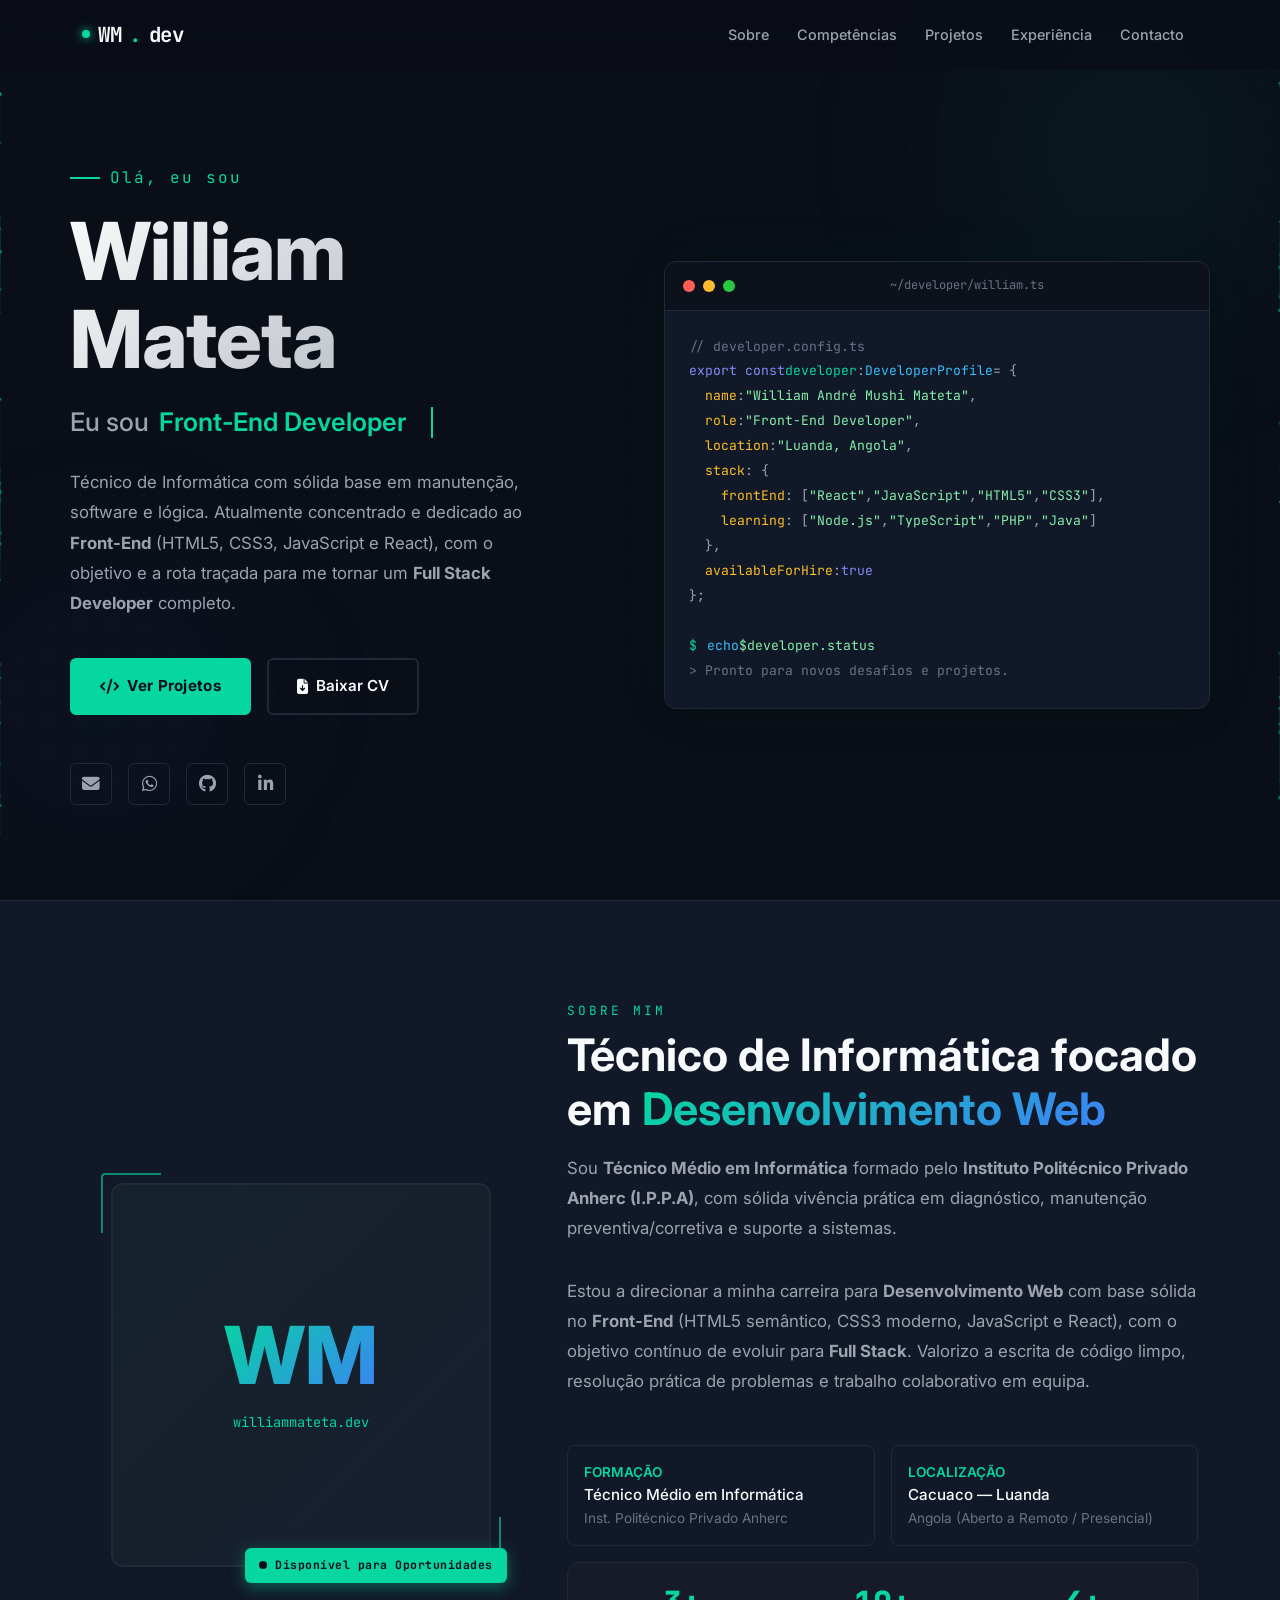
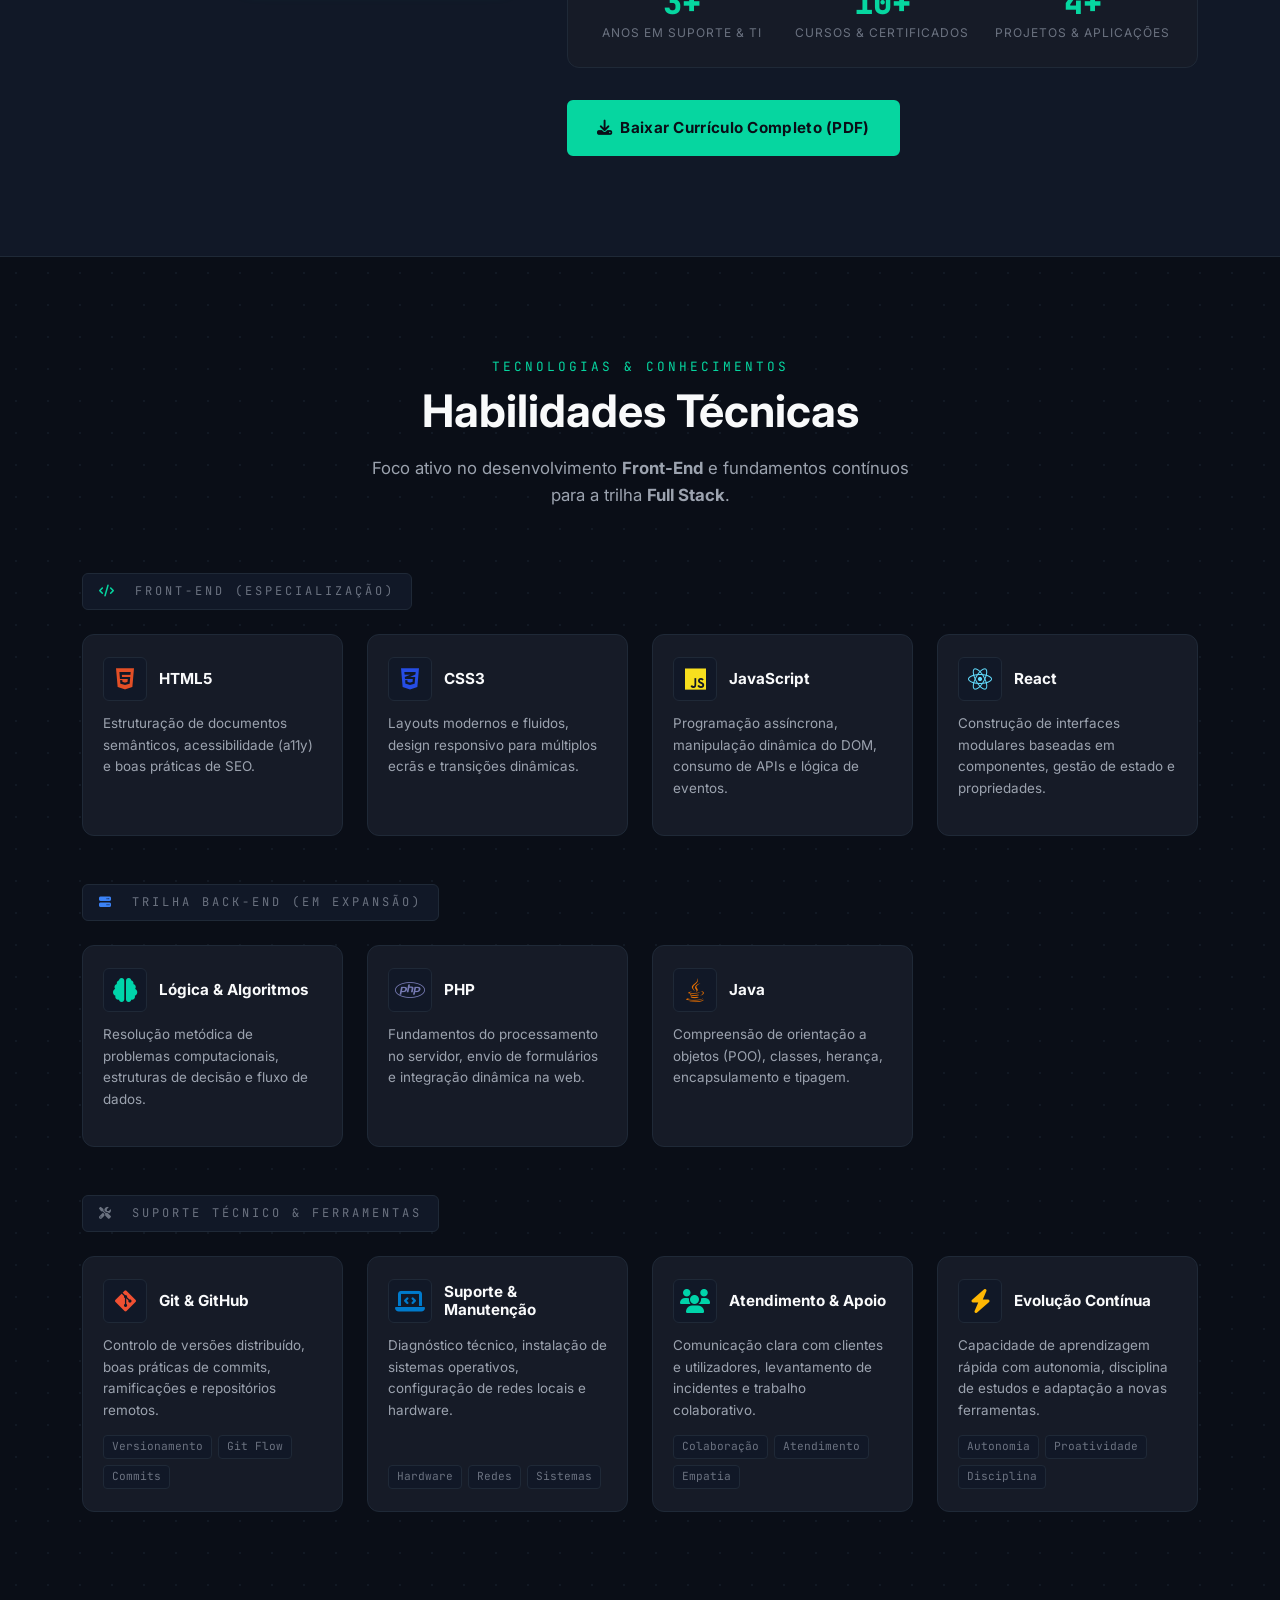
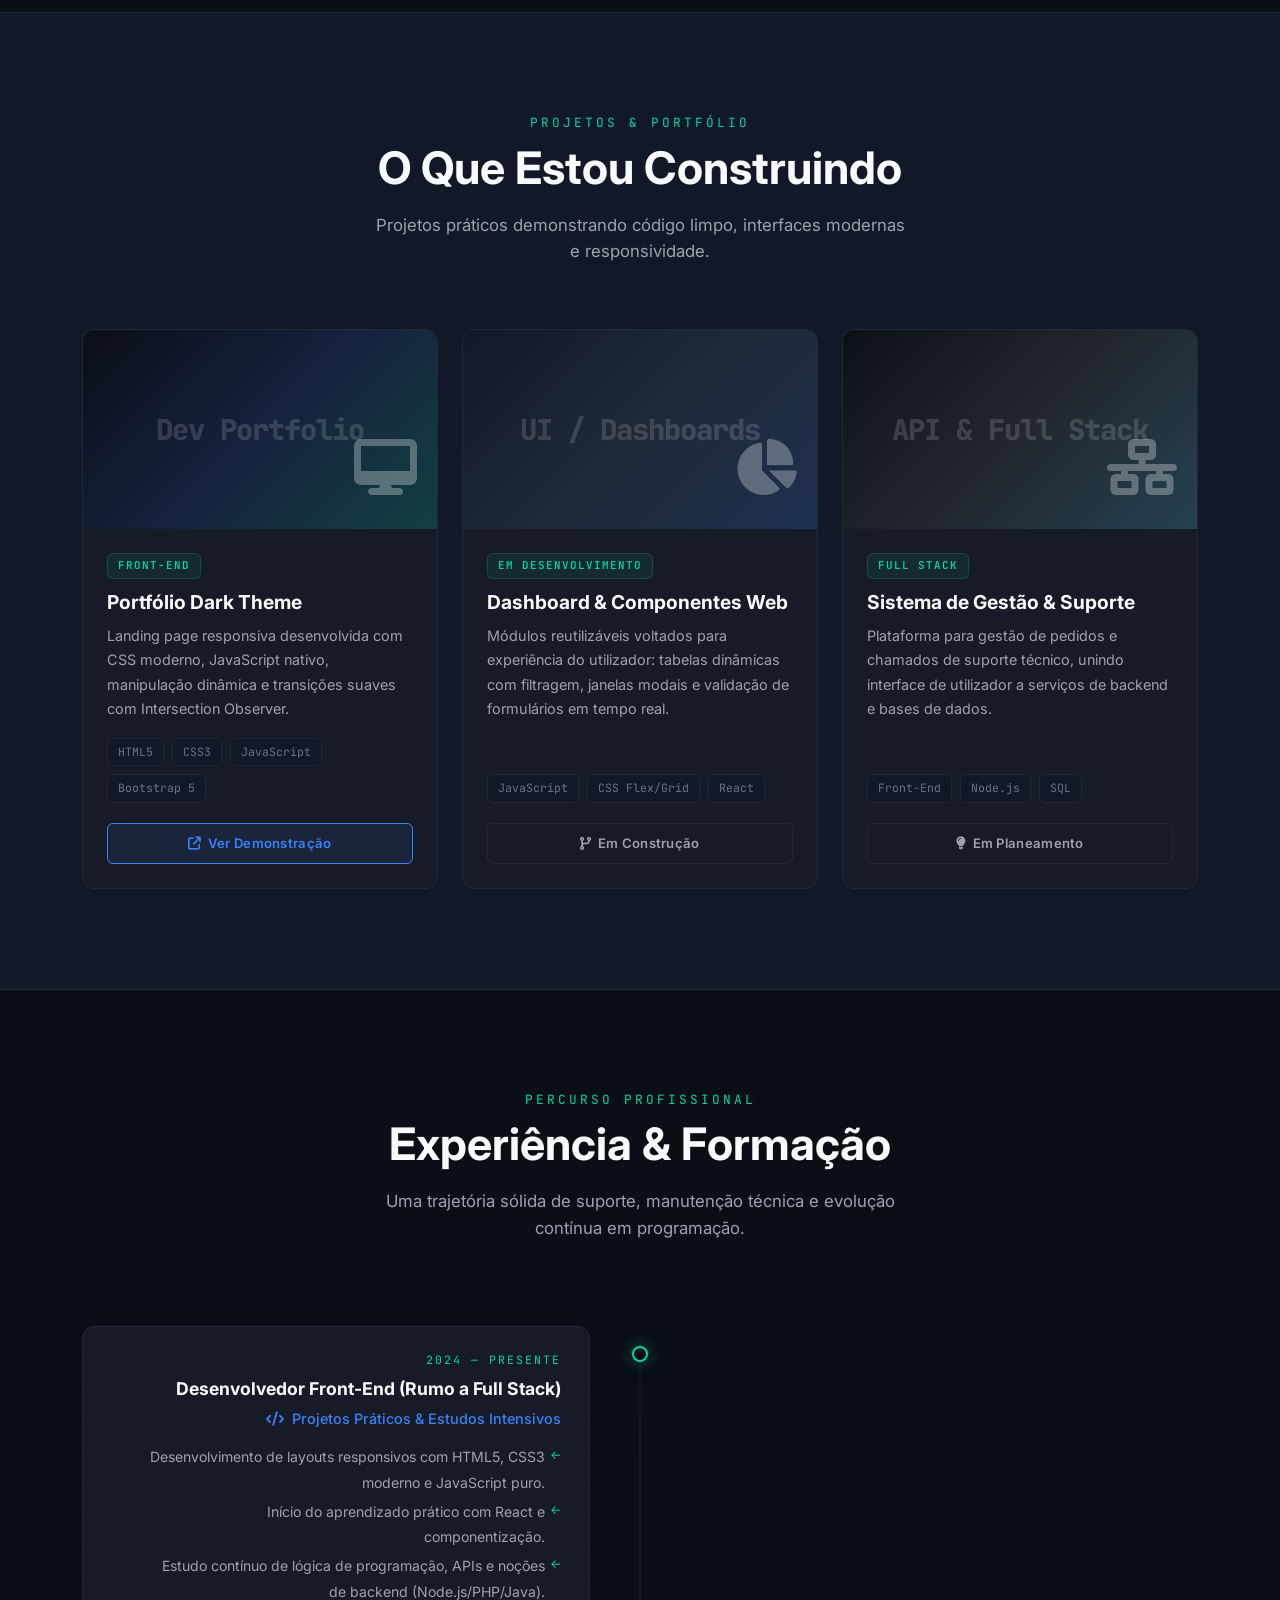
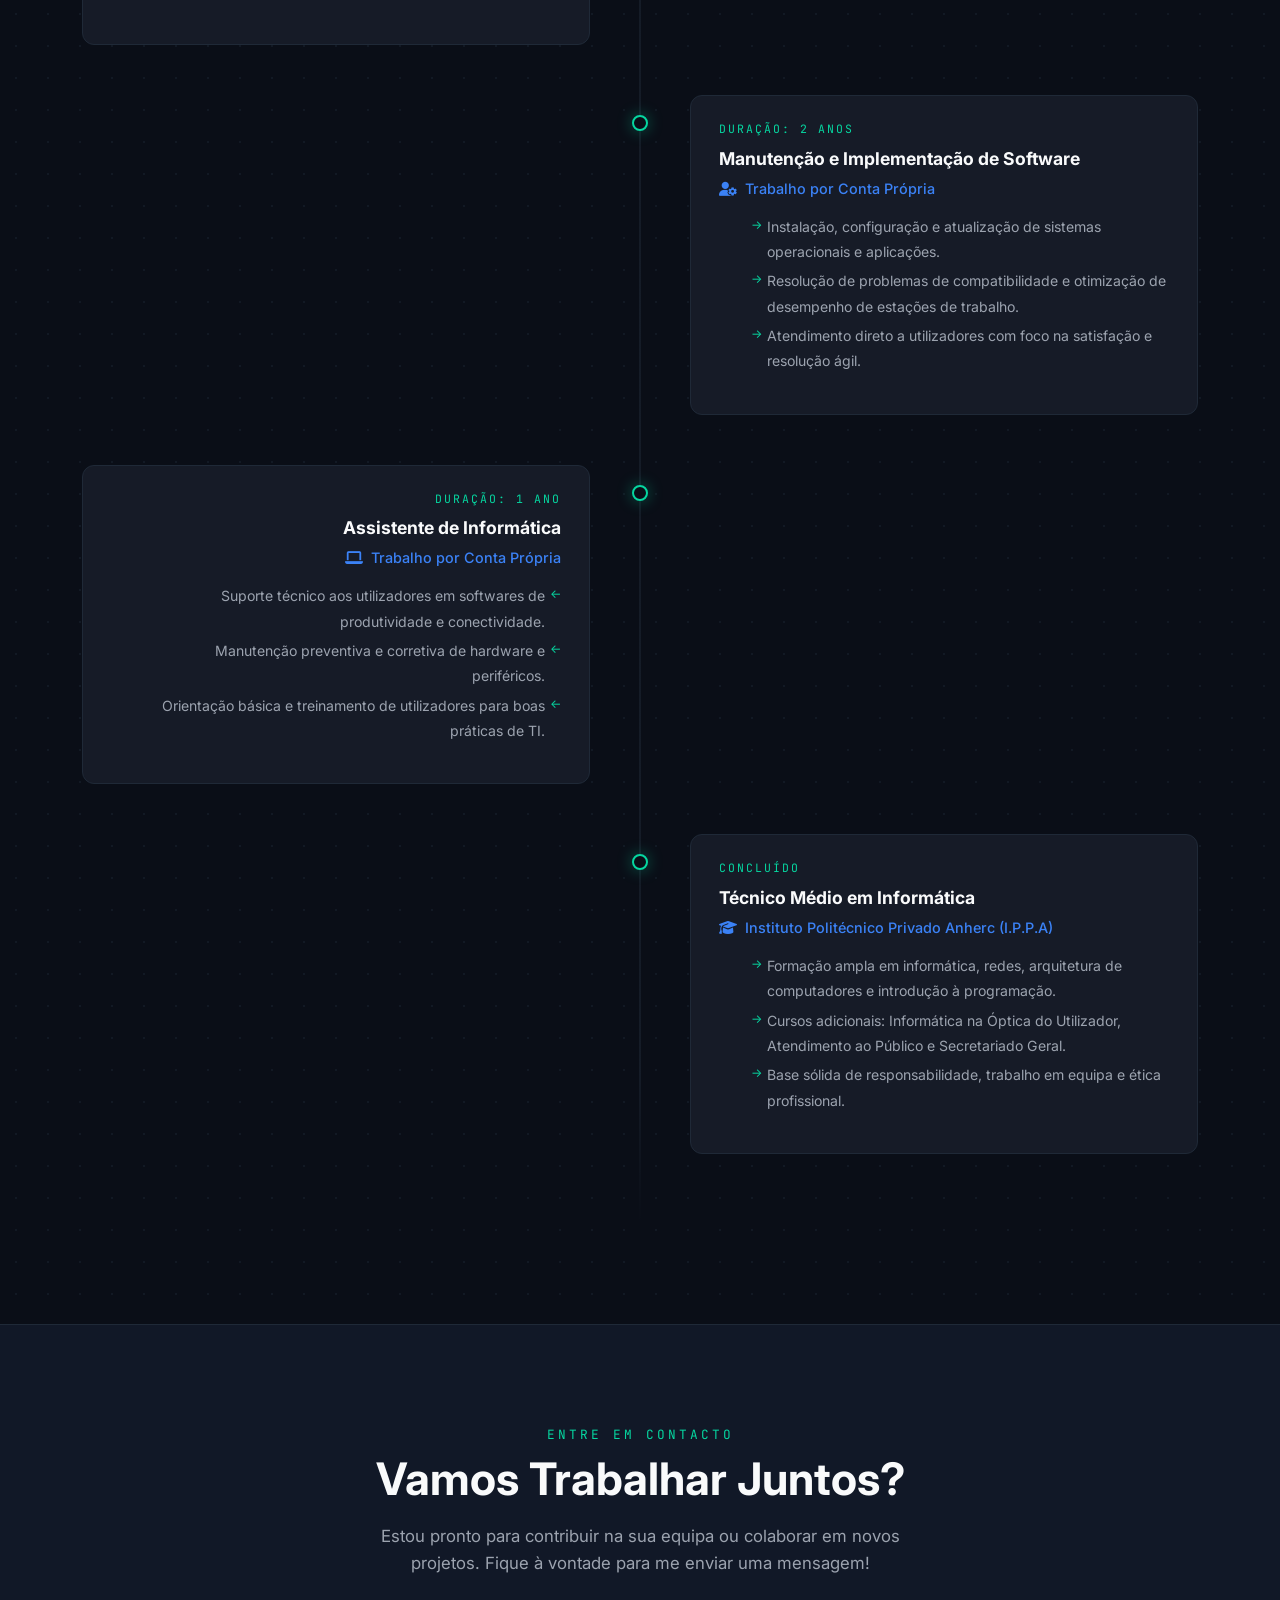
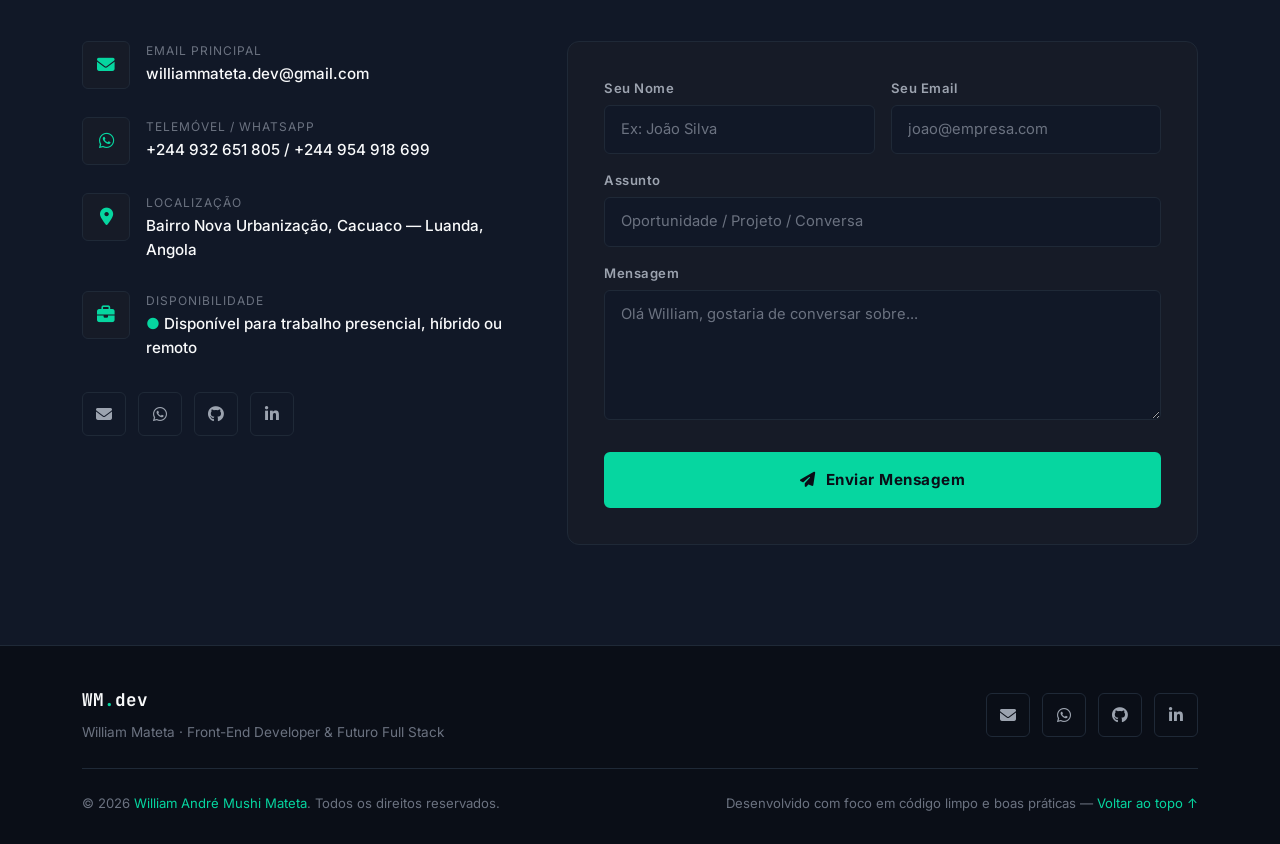
==== portfolio/index.html @ d5124e4f "pronto" ====
<!DOCTYPE html>
<html lang="pt" data-bs-theme="dark">
<head>
  <meta charset="UTF-8" />
  <meta name="viewport" content="width=device-width, initial-scale=1.0" />
  <meta name="description" content="William Mateta — Técnico de Informática & Desenvolvedor Front-End com aspiração a Full Stack. Portfólio de projetos, competências e experiência." />
  <meta name="author" content="William André Mushi Mateta" />

  <title>William Mateta · Front-End Developer</title>

  <!-- Google Fonts: Inter + JetBrains Mono -->
  <link rel="preconnect" href="https://fonts.googleapis.com" />
  <link rel="preconnect" href="https://fonts.gstatic.com" crossorigin />
  <link href="https://fonts.googleapis.com/css2?family=Inter:wght@300;400;500;600;700;800&family=JetBrains+Mono:wght@400;500;600;700&display=swap" rel="stylesheet" />

  <!-- Bootstrap 5.3 -->
  <link href="https://cdn.jsdelivr.net/npm/bootstrap@5.3.2/dist/css/bootstrap.min.css" rel="stylesheet" />

  <!-- Font Awesome 6 -->
  <link href="https://cdnjs.cloudflare.com/ajax/libs/font-awesome/6.5.1/css/all.min.css" rel="stylesheet" />

  <!-- Custom Stylesheet -->
  <link rel="stylesheet" href="style.css" />

  <!-- Favicon -->
  <link rel="icon" href="data:image/svg+xml,<svg xmlns='http://www.w3.org/2000/svg' viewBox='0 0 100 100'><rect width='100' height='100' rx='22' fill='%230a0e17'/><path d='M30 35 L18 50 L30 65 M70 35 L82 50 L70 65 M56 30 L44 70' stroke='%2306d6a0' stroke-width='8' stroke-linecap='round' stroke-linejoin='round' fill='none'/></svg>" />
</head>

<body>

<!-- ============================================================
     NAVBAR
     ============================================================ -->
<nav id="navbar" class="navbar navbar-expand-lg" aria-label="Navegação principal">
  <div class="container">

    <!-- Brand / Logo -->
    <a class="navbar-brand" href="#hero">
      <span class="brand-dot" aria-hidden="true"></span>
      WM<span class="accent">.</span>dev
    </a>

    <!-- Mobile toggler -->
    <button class="navbar-toggler border-0" id="navbarToggler" type="button"
            data-bs-toggle="collapse" data-bs-target="#navbarNav"
            aria-controls="navbarNav" aria-expanded="false" aria-label="Toggle navigation">
      <i class="fa-solid fa-bars" style="color: var(--text-secondary); font-size: 1.1rem;"></i>
    </button>

    <!-- Nav links -->
    <div class="collapse navbar-collapse" id="navbarNav">
      <ul class="navbar-nav ms-auto align-items-lg-center">
        <li class="nav-item"><a class="nav-link-custom" href="#about">Sobre</a></li>
        <li class="nav-item"><a class="nav-link-custom" href="#skills">Competências</a></li>
        <li class="nav-item"><a class="nav-link-custom" href="#projects">Projetos</a></li>
        <li class="nav-item"><a class="nav-link-custom" href="#experience">Experiência</a></li>
        <li class="nav-item"><a class="nav-link-custom" href="#contact">Contacto</a></li>
      </ul>
    </div>

  </div>
</nav>

<!-- ============================================================
     HERO SECTION
     ============================================================ -->
<section id="hero">
  <canvas id="particles-canvas"></canvas>

  <div class="gradient-orb hero-orb-1" aria-hidden="true"></div>
  <div class="gradient-orb hero-orb-2" aria-hidden="true"></div>
  <div class="dots-bg" aria-hidden="true"></div>

  <div class="container hero-content">
    <div class="row align-items-center g-5">

      <!-- Coluna Esquerda: Apresentação -->
      <div class="col-lg-6">
        <p class="hero-greeting reveal">Olá, eu sou</p>

        <h1 class="hero-name reveal reveal-delay-1">
          William Mateta
        </h1>

        <div class="hero-title-wrapper reveal reveal-delay-2">
          <span>Eu sou</span>
          <span class="typing-text" aria-live="polite"></span>
          <span class="cursor-blink" aria-hidden="true"></span>
        </div>

        <p class="hero-bio reveal reveal-delay-3">
          Técnico de Informática com sólida base em manutenção, software e lógica.
          Atualmente concentrado e dedicado ao <strong>Front-End</strong> (HTML5, CSS3, JavaScript e React), com o objetivo e a rota traçada para me tornar um <strong>Full Stack Developer</strong> completo.
        </p>

        <!-- CTA Buttons -->
        <div class="hero-cta-group reveal reveal-delay-4">
          <a href="#projects" class="btn-primary-custom">
            <i class="fa-solid fa-code"></i>
            Ver Projetos
          </a>
          <a href="CV_William_Mateta.pdf" download="CV_William_Mateta.pdf" class="btn-outline-custom">
            <i class="fa-solid fa-file-arrow-down"></i>
            Baixar CV
          </a>
        </div>

        <!-- Social links -->
        <div class="hero-socials reveal reveal-delay-5">
          <a href="mailto:williammateta.dev@gmail.com" class="social-link" aria-label="Email" title="williammateta.dev@gmail.com">
            <i class="fa-solid fa-envelope"></i>
          </a>
          <a href="https://wa.me/244932651805" target="_blank" rel="noopener noreferrer" class="social-link" aria-label="WhatsApp" title="+244 932 651 805">
            <i class="fa-brands fa-whatsapp"></i>
          </a>
          <a href="https://github.com" target="_blank" rel="noopener noreferrer" class="social-link" aria-label="GitHub" title="GitHub">
            <i class="fa-brands fa-github"></i>
          </a>
          <a href="https://linkedin.com" target="_blank" rel="noopener noreferrer" class="social-link" aria-label="LinkedIn" title="LinkedIn">
            <i class="fa-brands fa-linkedin-in"></i>
          </a>
        </div>
      </div>

      <!-- Coluna Direita: Terminal Code -->
      <div class="col-lg-6">
        <div class="hero-terminal reveal-right">

          <div class="terminal-header">
            <span class="terminal-dot red" aria-hidden="true"></span>
            <span class="terminal-dot yellow" aria-hidden="true"></span>
            <span class="terminal-dot green" aria-hidden="true"></span>
            <span class="terminal-title">~/developer/william.ts</span>
          </div>

          <div class="terminal-body" aria-label="Snippet de código de perfil">
            <div class="terminal-line">
              <span class="t-comment">// developer.config.ts</span>
            </div>
            <div class="terminal-line">
              <span class="t-keyword">export const</span>
              <span class="t-var"> developer</span>
              <span class="t-punct">:</span>
              <span class="t-fn"> DeveloperProfile</span>
              <span class="t-punct"> = {</span>
            </div>
            <div class="terminal-line">
              &nbsp;&nbsp;<span class="t-param">name</span><span class="t-punct">:</span>
              <span class="t-string"> "William André Mushi Mateta"</span><span class="t-punct">,</span>
            </div>
            <div class="terminal-line">
              &nbsp;&nbsp;<span class="t-param">role</span><span class="t-punct">:</span>
              <span class="t-string"> "Front-End Developer"</span><span class="t-punct">,</span>
            </div>
            <div class="terminal-line">
              &nbsp;&nbsp;<span class="t-param">location</span><span class="t-punct">:</span>
              <span class="t-string"> "Luanda, Angola"</span><span class="t-punct">,</span>
            </div>
            <div class="terminal-line">
              &nbsp;&nbsp;<span class="t-param">stack</span><span class="t-punct">: {</span>
            </div>
            <div class="terminal-line">
              &nbsp;&nbsp;&nbsp;&nbsp;<span class="t-param">frontEnd</span><span class="t-punct">: [</span><span class="t-string">"React"</span><span class="t-punct">,</span> <span class="t-string">"JavaScript"</span><span class="t-punct">,</span> <span class="t-string">"HTML5"</span><span class="t-punct">,</span> <span class="t-string">"CSS3"</span><span class="t-punct">],</span>
            </div>
            <div class="terminal-line">
              &nbsp;&nbsp;&nbsp;&nbsp;<span class="t-param">learning</span><span class="t-punct">: [</span><span class="t-string">"Node.js"</span><span class="t-punct">,</span> <span class="t-string">"TypeScript"</span><span class="t-punct">,</span> <span class="t-string">"PHP"</span><span class="t-punct">,</span> <span class="t-string">"Java"</span><span class="t-punct">]</span>
            </div>
            <div class="terminal-line">
              &nbsp;&nbsp;<span class="t-punct">},</span>
            </div>
            <div class="terminal-line">
              &nbsp;&nbsp;<span class="t-param">availableForHire</span><span class="t-punct">:</span>
              <span class="t-keyword"> true</span>
            </div>
            <div class="terminal-line">
              <span class="t-punct">};</span>
            </div>
            <div class="terminal-line">&nbsp;</div>
            <div class="terminal-line">
              <span class="terminal-prompt">$</span>
              <span class="t-fn">echo</span>
              <span class="t-string"> $developer.status</span>
            </div>
            <div class="terminal-line">
              <span class="t-comment">&gt; Pronto para novos desafios e projetos.</span>
            </div>
          </div>

        </div>
      </div>

    </div>
  </div>
</section>

<!-- ============================================================
     ABOUT SECTION
     ============================================================ -->
<section id="about" class="section-padding">
  <div class="container">
    <div class="row align-items-center g-5">

      <!-- Esquerda: Imagem/Avatar -->
      <div class="col-lg-5 text-center reveal-left">
        <div class="about-image-wrapper">
          <div class="about-image-frame">
            <div class="about-avatar-placeholder">
              <div class="about-avatar-initials">WM</div>
              <div style="font-size:0.85rem; color:var(--accent-primary); font-family: var(--font-mono); margin-top: 5px;">
                williammateta.dev
              </div>
            </div>
          </div>

          <div class="about-corner-deco tl" aria-hidden="true"></div>
          <div class="about-corner-deco br" aria-hidden="true"></div>

          <div class="about-badge">
            <span class="status-pulse" aria-hidden="true"></span> Disponível para Oportunidades
          </div>
        </div>
      </div>

      <!-- Direita: Perfil & Formação -->
      <div class="col-lg-7 reveal-right">
        <span class="section-label">Sobre Mim</span>
        <h2 class="section-title">
          Técnico de Informática focado em <span class="gradient-text">Desenvolvimento Web</span>
        </h2>

        <p class="about-bio">
          Sou <strong>Técnico Médio em Informática</strong> formado pelo <strong>Instituto Politécnico Privado Anherc (I.P.P.A)</strong>, com sólida vivência prática em diagnóstico, manutenção preventiva/corretiva e suporte a sistemas.
        </p>
        <p class="about-bio">
          Estou a direcionar a minha carreira para <strong>Desenvolvimento Web</strong> com base sólida no <strong>Front-End</strong> (HTML5 semântico, CSS3 moderno, JavaScript e React), com o objetivo contínuo de evoluir para <strong>Full Stack</strong>. Valorizo a escrita de código limpo, resolução prática de problemas e trabalho colaborativo em equipa.
        </p>

        <!-- Informações Pessoais & Formação -->
        <div class="row g-3 my-3">
          <div class="col-sm-6">
            <div class="p-3" style="background: var(--surface-card); border-radius: 8px; border: 1px solid var(--border-color);">
              <div style="color: var(--accent-primary); font-size: 0.85rem; font-weight: 600;">FORMAÇÃO</div>
              <div style="font-weight: 500; font-size: 0.95rem;">Técnico Médio em Informática</div>
              <div style="color: var(--text-muted); font-size: 0.85rem;">Inst. Politécnico Privado Anherc</div>
            </div>
          </div>
          <div class="col-sm-6">
            <div class="p-3" style="background: var(--surface-card); border-radius: 8px; border: 1px solid var(--border-color);">
              <div style="color: var(--accent-primary); font-size: 0.85rem; font-weight: 600;">LOCALIZAÇÃO</div>
              <div style="font-weight: 500; font-size: 0.95rem;">Cacuaco — Luanda</div>
              <div style="color: var(--text-muted); font-size: 0.85rem;">Angola (Aberto a Remoto / Presencial)</div>
            </div>
          </div>
        </div>

        <!-- Estatísticas Práticas -->
        <div class="about-stats">
          <div class="stat-item">
            <div class="stat-number" data-target="3" data-suffix="+">0+</div>
            <div class="stat-label">Anos em Suporte & TI</div>
          </div>
          <div class="stat-item">
            <div class="stat-number" data-target="10" data-suffix="+">0+</div>
            <div class="stat-label">Cursos & Certificados</div>
          </div>
          <div class="stat-item">
            <div class="stat-number" data-target="4" data-suffix="+">0+</div>
            <div class="stat-label">Projetos & Aplicações</div>
          </div>
        </div>

        <div class="mt-4">
          <a href="CV_William_Mateta.pdf" download="CV_William_Mateta.pdf" class="btn-primary-custom d-inline-flex">
            <i class="fa-solid fa-download"></i>
            Baixar Currículo Completo (PDF)
          </a>
        </div>
      </div>

    </div>
  </div>
</section>

<!-- ============================================================
     SKILLS SECTION
     ============================================================ -->
<section id="skills" class="section-padding">
  <div class="dots-bg" aria-hidden="true"></div>

  <div class="container position-relative">

    <!-- Cabeçalho -->
    <div class="row justify-content-center text-center mb-5">
      <div class="col-lg-8 reveal">
        <span class="section-label">Tecnologias &amp; Conhecimentos</span>
        <h2 class="section-title">Habilidades Técnicas</h2>
        <p class="section-subtitle mx-auto">
          Foco ativo no desenvolvimento <strong>Front-End</strong> e fundamentos contínuos para a trilha <strong>Full Stack</strong>.
        </p>
      </div>
    </div>

    <!-- 1. Front-End (Foco Principal) -->
    <div class="mb-5">
      <div class="reveal">
        <span class="skills-category-title">
          <i class="fa-solid fa-code me-2" style="color: var(--accent-primary);"></i> Front-End (Especialização)
        </span>
      </div>
      <div class="row g-4">

        <div class="col-sm-6 col-lg-3 reveal reveal-delay-1">
          <div class="skill-card">
            <div class="skill-card-header">
              <div class="skill-icon" style="color:#e34f26;">
                <i class="fa-brands fa-html5"></i>
              </div>
              <h3 class="skill-name">HTML5</h3>
            </div>
            <p class="skill-desc">Estruturação de documentos semânticos, acessibilidade (a11y) e boas práticas de SEO.</p>
          </div>
        </div>

        <div class="col-sm-6 col-lg-3 reveal reveal-delay-2">
          <div class="skill-card">
            <div class="skill-card-header">
              <div class="skill-icon" style="color:#264de4;">
                <i class="fa-brands fa-css3-alt"></i>
              </div>
              <h3 class="skill-name">CSS3</h3>
            </div>
            <p class="skill-desc">Layouts modernos e fluidos, design responsivo para múltiplos ecrãs e transições dinâmicas.</p>
          </div>
        </div>

        <div class="col-sm-6 col-lg-3 reveal reveal-delay-3">
          <div class="skill-card">
            <div class="skill-card-header">
              <div class="skill-icon" style="color:#f7df1e;">
                <i class="fa-brands fa-js"></i>
              </div>
              <h3 class="skill-name">JavaScript</h3>
            </div>
            <p class="skill-desc">Programação assíncrona, manipulação dinâmica do DOM, consumo de APIs e lógica de eventos.</p>
          </div>
        </div>

        <div class="col-sm-6 col-lg-3 reveal reveal-delay-4">
          <div class="skill-card">
            <div class="skill-card-header">
              <div class="skill-icon" style="color:#61dafb;">
                <i class="fa-brands fa-react"></i>
              </div>
              <h3 class="skill-name">React</h3>
            </div>
            <p class="skill-desc">Construção de interfaces modulares baseadas em componentes, gestão de estado e propriedades.</p>
          </div>
        </div>

      </div>
    </div>

    <!-- 2. Back-End & Lógica (Trilha Full Stack) -->
    <div class="mb-5">
      <div class="reveal">
        <span class="skills-category-title">
          <i class="fa-solid fa-server me-2" style="color: var(--accent-secondary);"></i> Trilha Back-End (Em Expansão)
        </span>
      </div>
      <div class="row g-4">

        <div class="col-sm-6 col-lg-3 reveal reveal-delay-1">
          <div class="skill-card">
            <div class="skill-card-header">
              <div class="skill-icon" style="color:#00d4aa;">
                <i class="fa-solid fa-brain"></i>
              </div>
              <h3 class="skill-name">Lógica & Algoritmos</h3>
            </div>
            <p class="skill-desc">Resolução metódica de problemas computacionais, estruturas de decisão e fluxo de dados.</p>
          </div>
        </div>

        <div class="col-sm-6 col-lg-3 reveal reveal-delay-2">
          <div class="skill-card">
            <div class="skill-card-header">
              <div class="skill-icon" style="color:#777bb4;">
                <i class="fa-brands fa-php"></i>
              </div>
              <h3 class="skill-name">PHP</h3>
            </div>
            <p class="skill-desc">Fundamentos do processamento no servidor, envio de formulários e integração dinâmica na web.</p>
          </div>
        </div>

        <div class="col-sm-6 col-lg-3 reveal reveal-delay-3">
          <div class="skill-card">
            <div class="skill-card-header">
              <div class="skill-icon" style="color:#e76f00;">
                <i class="fa-brands fa-java"></i>
              </div>
              <h3 class="skill-name">Java</h3>
            </div>
            <p class="skill-desc">Compreensão de orientação a objetos (POO), classes, herança, encapsulamento e tipagem.</p>
          </div>
        </div>
      </div>
    </div>

    <!-- 3. TI, Suporte e Prática Profissional -->
    <div>
      <div class="reveal">
        <span class="skills-category-title">
          <i class="fa-solid fa-screwdriver-wrench me-2"></i> Suporte Técnico &amp; Ferramentas
        </span>
      </div>
      <div class="row g-4">

        <div class="col-sm-6 col-lg-3 reveal reveal-delay-1">
          <div class="skill-card">
            <div class="skill-card-header">
              <div class="skill-icon" style="color:#f05032;">
                <i class="fa-brands fa-git-alt"></i>
              </div>
              <h3 class="skill-name">Git & GitHub</h3>
            </div>
            <p class="skill-desc">Controlo de versões distribuído, boas práticas de commits, ramificações e repositórios remotos.</p>
            <div class="skill-tags">
              <span class="skill-tag-pill">Versionamento</span>
              <span class="skill-tag-pill">Git Flow</span>
              <span class="skill-tag-pill">Commits</span>
            </div>
          </div>
        </div>

        <div class="col-sm-6 col-lg-3 reveal reveal-delay-2">
          <div class="skill-card">
            <div class="skill-card-header">
              <div class="skill-icon" style="color:#007acc;">
                <i class="fa-solid fa-laptop-code"></i>
              </div>
              <h3 class="skill-name">Suporte & Manutenção</h3>
            </div>
            <p class="skill-desc">Diagnóstico técnico, instalação de sistemas operativos, configuração de redes locais e hardware.</p>
            <div class="skill-tags">
              <span class="skill-tag-pill">Hardware</span>
              <span class="skill-tag-pill">Redes</span>
              <span class="skill-tag-pill">Sistemas</span>
            </div>
          </div>
        </div>

        <div class="col-sm-6 col-lg-3 reveal reveal-delay-3">
          <div class="skill-card">
            <div class="skill-card-header">
              <div class="skill-icon" style="color:#00d4aa;">
                <i class="fa-solid fa-users"></i>
              </div>
              <h3 class="skill-name">Atendimento & Apoio</h3>
            </div>
            <p class="skill-desc">Comunicação clara com clientes e utilizadores, levantamento de incidentes e trabalho colaborativo.</p>
            <div class="skill-tags">
              <span class="skill-tag-pill">Colaboração</span>
              <span class="skill-tag-pill">Atendimento</span>
              <span class="skill-tag-pill">Empatia</span>
            </div>
          </div>
        </div>

        <div class="col-sm-6 col-lg-3 reveal reveal-delay-4">
          <div class="skill-card">
            <div class="skill-card-header">
              <div class="skill-icon" style="color:#ffb703;">
                <i class="fa-solid fa-bolt"></i>
              </div>
              <h3 class="skill-name">Evolução Contínua</h3>
            </div>
            <p class="skill-desc">Capacidade de aprendizagem rápida com autonomia, disciplina de estudos e adaptação a novas ferramentas.</p>
            <div class="skill-tags">
              <span class="skill-tag-pill">Autonomia</span>
              <span class="skill-tag-pill">Proatividade</span>
              <span class="skill-tag-pill">Disciplina</span>
            </div>
          </div>
        </div>

      </div>
    </div>

  </div>
</section>

<!-- ============================================================
     PROJECTS SECTION
     ============================================================ -->
<section id="projects" class="section-padding">
  <div class="container">

    <div class="row justify-content-center text-center mb-5">
      <div class="col-lg-8 reveal">
        <span class="section-label">Projetos & Portfólio</span>
        <h2 class="section-title">O Que Estou Construindo</h2>
        <p class="section-subtitle mx-auto">
          Projetos práticos demonstrando código limpo, interfaces modernas e responsividade.
        </p>
      </div>
    </div>

    <div class="row g-4">

      <!-- Projeto 1: Portfólio Trace Developer -->
      <div class="col-md-6 col-xl-4 reveal reveal-delay-1">
        <div class="project-card">
          <div class="project-preview" style="background: linear-gradient(135deg, #0a0e17 0%, #16213e 50%, #00d4aa33 100%);">
            <div class="project-preview-inner">
              <div class="project-preview-name">Dev Portfolio</div>
              <div class="project-preview-icon" aria-hidden="true">
                <i class="fa-solid fa-desktop"></i>
              </div>
            </div>
          </div>
          <div class="project-body">
            <span class="project-category-badge">Front-End</span>
            <h3 class="project-title">Portfólio Dark Theme</h3>
            <p class="project-desc">
              Landing page responsiva desenvolvida com CSS moderno, JavaScript nativo, manipulação dinâmica e transições suaves com Intersection Observer.
            </p>
            <div class="project-tags">
              <span class="project-tag">HTML5</span>
              <span class="project-tag">CSS3</span>
              <span class="project-tag">JavaScript</span>
              <span class="project-tag">Bootstrap 5</span>
            </div>
            <div class="project-links">
              <a href="#hero" class="btn-project btn-project-filled">
                <i class="fa-solid fa-arrow-up-right-from-square"></i> Ver Demonstração
              </a>
            </div>
          </div>
        </div>
      </div>

      <!-- Projeto 2: Interface Web Responsiva -->
      <div class="col-md-6 col-xl-4 reveal reveal-delay-2">
        <div class="project-card">
          <div class="project-preview" style="background: linear-gradient(135deg, #111827 0%, #1f2937 50%, #3b82f633 100%);">
            <div class="project-preview-inner">
              <div class="project-preview-name">UI / Dashboards</div>
              <div class="project-preview-icon" aria-hidden="true">
                <i class="fa-solid fa-chart-pie"></i>
              </div>
            </div>
          </div>
          <div class="project-body">
            <span class="project-category-badge">Em Desenvolvimento</span>
            <h3 class="project-title">Dashboard &amp; Componentes Web</h3>
            <p class="project-desc">
              Módulos reutilizáveis voltados para experiência do utilizador: tabelas dinâmicas com filtragem, janelas modais e validação de formulários em tempo real.
            </p>
            <div class="project-tags">
              <span class="project-tag">JavaScript</span>
              <span class="project-tag">CSS Flex/Grid</span>
              <span class="project-tag">React</span>
            </div>
            <div class="project-links">
              <a href="#contact" class="btn-project btn-project-outline">
                <i class="fa-solid fa-code-branch"></i> Em Construção
              </a>
            </div>
          </div>
        </div>
      </div>

      <!-- Projeto 3: Trilha Full Stack -->
      <div class="col-md-6 col-xl-4 reveal reveal-delay-3">
        <div class="project-card">
          <div class="project-preview" style="background: linear-gradient(135deg, #0d1117 0%, #21262d 50%, #61dafb33 100%);">
            <div class="project-preview-inner">
              <div class="project-preview-name">API &amp; Full Stack</div>
              <div class="project-preview-icon" aria-hidden="true">
                <i class="fa-solid fa-network-wired"></i>
              </div>
            </div>
          </div>
          <div class="project-body">
            <span class="project-category-badge">Full Stack</span>
            <h3 class="project-title">Sistema de Gestão &amp; Suporte</h3>
            <p class="project-desc">
              Plataforma para gestão de pedidos e chamados de suporte técnico, unindo interface de utilizador a serviços de backend e bases de dados.
            </p>
            <div class="project-tags">
              <span class="project-tag">Front-End</span>
              <span class="project-tag">Node.js</span>
              <span class="project-tag">SQL</span>
            </div>
            <div class="project-links">
              <a href="#contact" class="btn-project btn-project-outline">
                <i class="fa-solid fa-lightbulb"></i> Em Planeamento
              </a>
            </div>
          </div>
        </div>
      </div>

    </div>

  </div>
</section>

<!-- ============================================================
     EXPERIENCE TIMELINE
     ============================================================ -->
<section id="experience" class="section-padding">
  <div class="dots-bg" aria-hidden="true"></div>

  <div class="container position-relative">

    <div class="row justify-content-center text-center mb-5">
      <div class="col-lg-8 reveal">
        <span class="section-label">Percurso Profissional</span>
        <h2 class="section-title">Experiência &amp; Formação</h2>
        <p class="section-subtitle mx-auto">
          Uma trajetória sólida de suporte, manutenção técnica e evolução contínua em programação.
        </p>
      </div>
    </div>

    <div class="timeline">

      <!-- Item 1: Rota Full Stack -->
      <div class="timeline-item reveal-right">
        <div class="timeline-dot" aria-hidden="true"></div>
        <div class="timeline-content">
          <div class="timeline-date">2024 — Presente</div>
          <div class="timeline-role">Desenvolvedor Front-End (Rumo a Full Stack)</div>
          <div class="timeline-company">
            <i class="fa-solid fa-code me-1"></i> Projetos Práticos &amp; Estudos Intensivos
          </div>
          <ul class="timeline-desc">
            <li>Desenvolvimento de layouts responsivos com HTML5, CSS3 moderno e JavaScript puro.</li>
            <li>Início do aprendizado prático com React e componentização.</li>
            <li>Estudo contínuo de lógica de programação, APIs e noções de backend (Node.js/PHP/Java).</li>
          </ul>
        </div>
      </div>

      <!-- Item 2: Manutenção de Software -->
      <div class="timeline-item reveal-left">
        <div class="timeline-dot" aria-hidden="true"></div>
        <div class="timeline-content">
          <div class="timeline-date">Duração: 2 anos</div>
          <div class="timeline-role">Manutenção e Implementação de Software</div>
          <div class="timeline-company">
            <i class="fa-solid fa-user-gear me-1"></i> Trabalho por Conta Própria
          </div>
          <ul class="timeline-desc">
            <li>Instalação, configuração e atualização de sistemas operacionais e aplicações.</li>
            <li>Resolução de problemas de compatibilidade e otimização de desempenho de estações de trabalho.</li>
            <li>Atendimento direto a utilizadores com foco na satisfação e resolução ágil.</li>
          </ul>
        </div>
      </div>

      <!-- Item 3: Assistente de Informática -->
      <div class="timeline-item reveal-right">
        <div class="timeline-dot" aria-hidden="true"></div>
        <div class="timeline-content">
          <div class="timeline-date">Duração: 1 ano</div>
          <div class="timeline-role">Assistente de Informática</div>
          <div class="timeline-company">
            <i class="fa-solid fa-laptop me-1"></i> Trabalho por Conta Própria
          </div>
          <ul class="timeline-desc">
            <li>Suporte técnico aos utilizadores em softwares de produtividade e conectividade.</li>
            <li>Manutenção preventiva e corretiva de hardware e periféricos.</li>
            <li>Orientação básica e treinamento de utilizadores para boas práticas de TI.</li>
          </ul>
        </div>
      </div>

      <!-- Item 4: Formação Acadêmica -->
      <div class="timeline-item reveal-left">
        <div class="timeline-dot" aria-hidden="true"></div>
        <div class="timeline-content">
          <div class="timeline-date">Concluído</div>
          <div class="timeline-role">Técnico Médio em Informática</div>
          <div class="timeline-company">
            <i class="fa-solid fa-graduation-cap me-1"></i> Instituto Politécnico Privado Anherc (I.P.P.A)
          </div>
          <ul class="timeline-desc">
            <li>Formação ampla em informática, redes, arquitetura de computadores e introdução à programação.</li>
            <li>Cursos adicionais: Informática na Óptica do Utilizador, Atendimento ao Público e Secretariado Geral.</li>
            <li>Base sólida de responsabilidade, trabalho em equipa e ética profissional.</li>
          </ul>
        </div>
      </div>

    </div>

  </div>
</section>

<!-- ============================================================
     CONTACT SECTION
     ============================================================ -->
<section id="contact" class="section-padding">
  <div class="container">

    <div class="row justify-content-center text-center mb-5">
      <div class="col-lg-8 reveal">
        <span class="section-label">Entre em Contacto</span>
        <h2 class="section-title">Vamos Trabalhar Juntos?</h2>
        <p class="section-subtitle mx-auto">
          Estou pronto para contribuir na sua equipa ou colaborar em novos projetos. Fique à vontade para me enviar uma mensagem!
        </p>
      </div>
    </div>

    <div class="row g-5 align-items-start">

      <!-- Informações de Contato -->
      <div class="col-lg-5 reveal-left">

        <div class="contact-info-item">
          <div class="contact-icon-wrap">
            <i class="fa-solid fa-envelope"></i>
          </div>
          <div>
            <div class="contact-info-label">Email Principal</div>
            <div class="contact-info-value">
              <a href="mailto:williammateta.dev@gmail.com">williammateta.dev@gmail.com</a>
            </div>
          </div>
        </div>

        <div class="contact-info-item">
          <div class="contact-icon-wrap">
            <i class="fa-brands fa-whatsapp"></i>
          </div>
          <div>
            <div class="contact-info-label">Telemóvel / WhatsApp</div>
            <div class="contact-info-value">
              <a href="https://wa.me/244932651805" target="_blank" rel="noopener noreferrer">+244 932 651 805</a> / +244 954 918 699
            </div>
          </div>
        </div>

        <div class="contact-info-item">
          <div class="contact-icon-wrap">
            <i class="fa-solid fa-location-dot"></i>
          </div>
          <div>
            <div class="contact-info-label">Localização</div>
            <div class="contact-info-value">Bairro Nova Urbanização, Cacuaco — Luanda, Angola</div>
          </div>
        </div>

        <div class="contact-info-item">
          <div class="contact-icon-wrap">
            <i class="fa-solid fa-briefcase"></i>
          </div>
          <div>
            <div class="contact-info-label">Disponibilidade</div>
            <div class="contact-info-value">
              <span style="color:var(--accent-primary);">● </span>Disponível para trabalho presencial, híbrido ou remoto
            </div>
          </div>
        </div>

        <!-- Links Sociais -->
        <div class="contact-social-row">
          <a href="mailto:williammateta.dev@gmail.com" class="contact-social-link" aria-label="Email" title="Email">
            <i class="fa-solid fa-envelope"></i>
          </a>
          <a href="https://wa.me/244932651805" target="_blank" rel="noopener noreferrer" class="contact-social-link" aria-label="WhatsApp" title="WhatsApp">
            <i class="fa-brands fa-whatsapp"></i>
          </a>
          <a href="https://github.com" target="_blank" rel="noopener noreferrer" class="contact-social-link" aria-label="GitHub" title="GitHub">
            <i class="fa-brands fa-github"></i>
          </a>
          <a href="https://linkedin.com" target="_blank" rel="noopener noreferrer" class="contact-social-link" aria-label="LinkedIn" title="LinkedIn">
            <i class="fa-brands fa-linkedin-in"></i>
          </a>
        </div>

      </div>

      <!-- Formulário de Contato -->
      <div class="col-lg-7 reveal-right">
        <div class="contact-form-wrapper">

          <form id="contactForm" novalidate>

            <div class="row g-3 mb-3">
              <div class="col-md-6">
                <label class="form-label-custom" for="contactName">Seu Nome</label>
                <input
                  type="text"
                  id="contactName"
                  class="form-control-custom"
                  placeholder="Ex: João Silva"
                  required
                />
              </div>
              <div class="col-md-6">
                <label class="form-label-custom" for="contactEmail">Seu Email</label>
                <input
                  type="email"
                  id="contactEmail"
                  class="form-control-custom"
                  placeholder="joao@empresa.com"
                  required
                />
              </div>
            </div>

            <div class="mb-3">
              <label class="form-label-custom" for="contactSubject">Assunto</label>
              <input
                type="text"
                id="contactSubject"
                class="form-control-custom"
                placeholder="Oportunidade / Projeto / Conversa"
              />
            </div>

            <div class="mb-4">
              <label class="form-label-custom" for="contactMessage">Mensagem</label>
              <textarea
                id="contactMessage"
                class="form-control-custom"
                placeholder="Olá William, gostaria de conversar sobre..."
                rows="4"
                required
              ></textarea>
            </div>

            <button type="submit" class="btn-send">
              <i class="fa-solid fa-paper-plane"></i>
              Enviar Mensagem
            </button>

          </form>

        </div>
      </div>

    </div>

  </div>
</section>

<!-- ============================================================
     FOOTER
     ============================================================ -->
<footer id="footer">
  <div class="container">

    <div class="row align-items-center">
      <div class="col-md-6">
        <div class="footer-brand">WM<span class="accent">.</span>dev</div>
        <div class="footer-tagline">William Mateta · Front-End Developer &amp; Futuro Full Stack</div>
      </div>

      <div class="col-md-6">
        <div class="footer-socials">
          <a href="mailto:williammateta.dev@gmail.com" class="contact-social-link" aria-label="Email">
            <i class="fa-solid fa-envelope"></i>
          </a>
          <a href="https://wa.me/244932651805" target="_blank" rel="noopener noreferrer" class="contact-social-link" aria-label="WhatsApp">
            <i class="fa-brands fa-whatsapp"></i>
          </a>
          <a href="https://github.com" target="_blank" rel="noopener noreferrer" class="contact-social-link" aria-label="GitHub">
            <i class="fa-brands fa-github"></i>
          </a>
          <a href="https://linkedin.com" target="_blank" rel="noopener noreferrer" class="contact-social-link" aria-label="LinkedIn">
            <i class="fa-brands fa-linkedin-in"></i>
          </a>
        </div>
      </div>
    </div>

    <div class="footer-divider"></div>

    <div class="row align-items-center">
      <div class="col-md-6">
        <p class="footer-copy mb-0">
          &copy; 2026 <span>William André Mushi Mateta</span>. Todos os direitos reservados.
        </p>
      </div>
      <div class="col-md-6 text-md-end">
        <p class="footer-copy mb-0">
          Desenvolvido com foco em código limpo e boas práticas &mdash;
          <a href="#hero" style="color:var(--accent-primary);">Voltar ao topo ↑</a>
        </p>
      </div>
    </div>

  </div>
</footer>

<!-- Toast Container -->
<div id="toast" class="custom-toast" role="alert" aria-live="assertive"></div>

<!-- Bootstrap 5.3 JS -->
<script src="https://cdn.jsdelivr.net/npm/bootstrap@5.3.2/dist/js/bootstrap.bundle.min.js"></script>

<!-- Custom JS -->
<script src="script.js"></script>

</body>
</html>
---- portfolio/style.css ----
/* ============================================
   ALEX RIVERA - DEVELOPER PORTFOLIO
   Custom Styles | Dark Theme
   ============================================ */

/* ---- CSS Custom Properties (Theme Variables) ---- */
:root {
  --bg-primary:       #0a0e17;
  --bg-surface:       #111827;
  --bg-card:          #161b27;
  --bg-card-hover:    #1a2235;
  --border-color:     #1f2937;
  --border-hover:     #06d6a0;

  --accent-primary:   #06d6a0;
  --accent-secondary: #3b82f6;
  --accent-purple:    #8b5cf6;
  --accent-glow:      rgba(6, 214, 160, 0.15);
  --accent-glow-blue: rgba(59, 130, 246, 0.15);

  --text-primary:     #f9fafb;
  --text-secondary:   #9ca3af;
  --text-muted:       #6b7280;
  --text-accent:      #06d6a0;

  --font-sans:        'Inter', sans-serif;
  --font-mono:        'JetBrains Mono', 'Fira Code', monospace;

  --radius-sm:        6px;
  --radius-md:        12px;
  --radius-lg:        20px;
  --radius-xl:        30px;

  --shadow-card:      0 4px 24px rgba(0, 0, 0, 0.4);
  --shadow-glow:      0 0 30px rgba(6, 214, 160, 0.2);
  --shadow-glow-blue: 0 0 30px rgba(59, 130, 246, 0.2);

  --transition-fast:  0.2s ease;
  --transition-med:   0.35s ease;
  --transition-slow:  0.6s ease;

  --navbar-height:    70px;
}

/* ---- Base Reset & Global ---- */
*, *::before, *::after {
  box-sizing: border-box;
  margin: 0;
  padding: 0;
}

html {
  scroll-behavior: smooth;
  font-size: 16px;
}

body {
  font-family: var(--font-sans);
  background-color: var(--bg-primary);
  color: var(--text-primary);
  line-height: 1.6;
  overflow-x: hidden;
}

::selection {
  background: rgba(6, 214, 160, 0.3);
  color: var(--text-primary);
}

::-webkit-scrollbar {
  width: 6px;
}
::-webkit-scrollbar-track {
  background: var(--bg-primary);
}
::-webkit-scrollbar-thumb {
  background: var(--accent-primary);
  border-radius: 3px;
}

a {
  text-decoration: none;
  color: inherit;
  transition: color var(--transition-fast);
}

img {
  max-width: 100%;
  display: block;
}

section {
  position: relative;
  overflow: hidden;
}

/* ---- Utility Classes ---- */
.accent { color: var(--accent-primary); }
.accent-blue { color: var(--accent-secondary); }
.text-muted-custom { color: var(--text-secondary); }
.font-mono { font-family: var(--font-mono); }

.section-padding {
  padding: 100px 0;
}

.section-label {
  font-family: var(--font-mono);
  font-size: 0.8rem;
  color: var(--accent-primary);
  letter-spacing: 3px;
  text-transform: uppercase;
  margin-bottom: 0.5rem;
  display: block;
}

.section-title {
  font-size: clamp(2rem, 4vw, 2.8rem);
  font-weight: 700;
  color: var(--text-primary);
  line-height: 1.2;
  margin-bottom: 1rem;
}

.section-subtitle {
  font-size: 1.05rem;
  color: var(--text-secondary);
  max-width: 540px;
}

/* ---- Animated Background Dots ---- */
.dots-bg {
  position: absolute;
  inset: 0;
  background-image: radial-gradient(circle, #1f2937 1px, transparent 1px);
  background-size: 32px 32px;
  opacity: 0.4;
  pointer-events: none;
  z-index: 0;
}

.gradient-orb {
  position: absolute;
  border-radius: 50%;
  filter: blur(80px);
  pointer-events: none;
  z-index: 0;
}

/* ============================================
   NAVIGATION
   ============================================ */
#navbar {
  position: fixed;
  top: 0;
  left: 0;
  right: 0;
  z-index: 1000;
  height: var(--navbar-height);
  background: rgba(10, 14, 23, 0.85);
  backdrop-filter: blur(16px);
  -webkit-backdrop-filter: blur(16px);
  border-bottom: 1px solid transparent;
  transition: border-color var(--transition-med), box-shadow var(--transition-med);
}

#navbar.scrolled {
  border-bottom-color: var(--border-color);
  box-shadow: 0 4px 30px rgba(0,0,0,0.5);
}

#navbar.nav-hidden {
  transform: translateY(-100%);
}

.navbar-brand {
  font-family: var(--font-mono);
  font-size: 1.3rem;
  font-weight: 700;
  color: var(--text-primary) !important;
  letter-spacing: -0.5px;
  display: flex;
  align-items: center;
  gap: 8px;
}

.navbar-brand .brand-dot {
  width: 8px;
  height: 8px;
  background: var(--accent-primary);
  border-radius: 50%;
  box-shadow: 0 0 10px var(--accent-primary);
  animation: pulse-dot 2s infinite;
}

@keyframes pulse-dot {
  0%, 100% { opacity: 1; transform: scale(1); }
  50% { opacity: 0.6; transform: scale(0.8); }
}

.nav-link-custom {
  font-size: 0.9rem;
  font-weight: 500;
  color: var(--text-secondary) !important;
  position: relative;
  padding: 6px 0 !important;
  margin: 0 14px;
  transition: color var(--transition-fast);
}

.nav-link-custom::after {
  content: '';
  position: absolute;
  bottom: 0;
  left: 0;
  width: 0;
  height: 2px;
  background: var(--accent-primary);
  border-radius: 2px;
  transition: width var(--transition-med);
}

.nav-link-custom:hover,
.nav-link-custom.active {
  color: var(--text-primary) !important;
}

.nav-link-custom:hover::after,
.nav-link-custom.active::after {
  width: 100%;
}

.btn-nav-cta {
  font-size: 0.85rem;
  font-weight: 600;
  color: var(--accent-primary) !important;
  border: 1.5px solid var(--accent-primary);
  border-radius: var(--radius-sm);
  padding: 6px 18px !important;
  margin-left: 10px;
  transition: all var(--transition-fast);
  letter-spacing: 0.5px;
}

.btn-nav-cta:hover {
  background: var(--accent-primary);
  color: var(--bg-primary) !important;
  box-shadow: 0 0 20px rgba(6, 214, 160, 0.3);
}

.navbar-toggler {
  border: 1.5px solid var(--border-color) !important;
  padding: 6px 10px;
}

.navbar-toggler:focus {
  box-shadow: none !important;
}

.navbar-toggler-icon {
  filter: invert(1);
}

/* ============================================
   HERO SECTION
   ============================================ */
#hero {
  min-height: 100vh;
  display: flex;
  align-items: center;
  background: var(--bg-primary);
  padding-top: var(--navbar-height);
  position: relative;
}

.hero-orb-1 {
  width: 500px;
  height: 500px;
  background: radial-gradient(circle, rgba(6,214,160,0.08) 0%, transparent 70%);
  top: -100px;
  right: -100px;
}

.hero-orb-2 {
  width: 400px;
  height: 400px;
  background: radial-gradient(circle, rgba(59,130,246,0.07) 0%, transparent 70%);
  bottom: 0;
  left: -100px;
}

.hero-content {
  position: relative;
  z-index: 1;
  padding: 60px 0;
}

.hero-greeting {
  font-family: var(--font-mono);
  font-size: 1rem;
  color: var(--accent-primary);
  letter-spacing: 2px;
  margin-bottom: 1rem;
  display: flex;
  align-items: center;
  gap: 10px;
}

.hero-greeting::before {
  content: '';
  display: inline-block;
  width: 30px;
  height: 2px;
  background: var(--accent-primary);
}

.hero-name {
  font-size: clamp(2.8rem, 7vw, 5rem);
  font-weight: 800;
  line-height: 1.1;
  margin-bottom: 1.2rem;
  letter-spacing: -1px;
  background: linear-gradient(135deg, #f9fafb 0%, #9ca3af 100%);
  -webkit-background-clip: text;
  -webkit-text-fill-color: transparent;
  background-clip: text;
}

.hero-title-wrapper {
  font-size: clamp(1.2rem, 3vw, 1.6rem);
  font-weight: 500;
  color: var(--text-secondary);
  margin-bottom: 1.5rem;
  display: flex;
  align-items: center;
  gap: 10px;
  flex-wrap: wrap;
}

.typing-text {
  color: var(--accent-primary);
  font-weight: 600;
  min-width: 260px;
}

.cursor-blink {
  display: inline-block;
  width: 2px;
  height: 1.2em;
  background: var(--accent-primary);
  margin-left: 2px;
  vertical-align: middle;
  animation: blink 0.8s step-end infinite;
}

@keyframes blink {
  0%, 100% { opacity: 1; }
  50% { opacity: 0; }
}

.hero-bio {
  font-size: 1.05rem;
  color: var(--text-secondary);
  max-width: 480px;
  line-height: 1.8;
  margin-bottom: 2.5rem;
}

.hero-cta-group {
  display: flex;
  gap: 16px;
  flex-wrap: wrap;
  margin-bottom: 3rem;
}

.btn-primary-custom {
  display: inline-flex;
  align-items: center;
  gap: 8px;
  background: var(--accent-primary);
  color: var(--bg-primary);
  font-weight: 700;
  font-size: 0.95rem;
  padding: 14px 28px;
  border-radius: var(--radius-sm);
  border: 2px solid var(--accent-primary);
  transition: all var(--transition-med);
  letter-spacing: 0.3px;
}

.btn-primary-custom:hover {
  background: transparent;
  color: var(--accent-primary);
  box-shadow: 0 0 25px rgba(6, 214, 160, 0.35);
  transform: translateY(-2px);
}

.btn-outline-custom {
  display: inline-flex;
  align-items: center;
  gap: 8px;
  background: transparent;
  color: var(--text-primary);
  font-weight: 600;
  font-size: 0.95rem;
  padding: 14px 28px;
  border-radius: var(--radius-sm);
  border: 2px solid var(--border-color);
  transition: all var(--transition-med);
}

.btn-outline-custom:hover {
  border-color: var(--accent-primary);
  color: var(--accent-primary);
  transform: translateY(-2px);
  box-shadow: 0 0 20px rgba(6, 214, 160, 0.15);
}

.hero-socials {
  display: flex;
  gap: 16px;
  align-items: center;
}

.social-link {
  width: 42px;
  height: 42px;
  display: flex;
  align-items: center;
  justify-content: center;
  border: 1.5px solid var(--border-color);
  border-radius: var(--radius-sm);
  color: var(--text-secondary);
  font-size: 1.1rem;
  transition: all var(--transition-fast);
}

.social-link:hover {
  border-color: var(--accent-primary);
  color: var(--accent-primary);
  background: var(--accent-glow);
  transform: translateY(-3px);
  box-shadow: 0 8px 20px rgba(6, 214, 160, 0.15);
}

/* Terminal Code Block */
.hero-terminal {
  position: relative;
  z-index: 1;
  background: var(--bg-surface);
  border: 1px solid var(--border-color);
  border-radius: var(--radius-md);
  overflow: hidden;
  box-shadow: var(--shadow-card), 0 0 60px rgba(6, 214, 160, 0.06);
  font-family: var(--font-mono);
}

.terminal-header {
  display: flex;
  align-items: center;
  gap: 8px;
  padding: 14px 18px;
  background: rgba(0,0,0,0.3);
  border-bottom: 1px solid var(--border-color);
}

.terminal-dot {
  width: 12px;
  height: 12px;
  border-radius: 50%;
}
.terminal-dot.red    { background: #ff5f57; }
.terminal-dot.yellow { background: #febc2e; }
.terminal-dot.green  { background: #28c840; }

.terminal-title {
  font-family: var(--font-mono);
  font-size: 0.75rem;
  color: var(--text-muted);
  margin-left: auto;
  margin-right: auto;
}

.terminal-body {
  padding: 24px;
  font-size: 0.82rem;
  line-height: 1.9;
  color: #e2e8f0;
}

.t-comment  { color: #64748b; }
.t-keyword  { color: #818cf8; }
.t-fn       { color: #38bdf8; }
.t-string   { color: #86efac; }
.t-var      { color: var(--accent-primary); }
.t-num      { color: #fb923c; }
.t-punct    { color: #94a3b8; }
.t-param    { color: #fbbf24; }

.terminal-line {
  display: flex;
}

.terminal-prompt {
  color: var(--accent-primary);
  margin-right: 10px;
  user-select: none;
}

/* ============================================
   ABOUT SECTION
   ============================================ */
#about {
  background: var(--bg-surface);
  border-top: 1px solid var(--border-color);
  border-bottom: 1px solid var(--border-color);
}

.about-image-wrapper {
  position: relative;
  display: inline-block;
  width: 100%;
  max-width: 380px;
  margin: 0 auto;
}

.about-image-frame {
  position: relative;
  width: 100%;
  padding-top: 100%;
  border-radius: var(--radius-md);
  overflow: hidden;
  border: 2px solid var(--border-color);
  background: var(--bg-card);
  transition: border-color var(--transition-med), box-shadow var(--transition-med);
}

.about-image-frame:hover {
  border-color: var(--accent-primary);
  box-shadow: var(--shadow-glow);
}

.about-image-frame::before {
  content: '';
  position: absolute;
  inset: 0;
  background: linear-gradient(135deg, rgba(6,214,160,0.04) 0%, rgba(59,130,246,0.04) 100%);
  z-index: 1;
}

.about-avatar-placeholder {
  position: absolute;
  inset: 0;
  display: flex;
  flex-direction: column;
  align-items: center;
  justify-content: center;
  gap: 12px;
  color: var(--text-secondary);
}

.about-avatar-initials {
  font-size: 5rem;
  font-weight: 800;
  background: linear-gradient(135deg, var(--accent-primary), var(--accent-secondary));
  -webkit-background-clip: text;
  -webkit-text-fill-color: transparent;
  background-clip: text;
  line-height: 1;
}

.about-corner-deco {
  position: absolute;
  width: 60px;
  height: 60px;
  border-color: var(--accent-primary);
  border-style: solid;
  opacity: 0.6;
}
.about-corner-deco.tl {
  top: -10px; left: -10px;
  border-width: 2px 0 0 2px;
  border-radius: 4px 0 0 0;
}
.about-corner-deco.br {
  bottom: -10px; right: -10px;
  border-width: 0 2px 2px 0;
  border-radius: 0 0 4px 0;
}

.about-badge {
  position: absolute;
  bottom: -16px;
  right: -16px;
  background: var(--accent-primary);
  color: var(--bg-primary);
  font-family: var(--font-mono);
  font-size: 0.72rem;
  font-weight: 700;
  padding: 8px 14px;
  border-radius: var(--radius-sm);
  letter-spacing: 0.5px;
  z-index: 2;
  box-shadow: 0 4px 16px rgba(6, 214, 160, 0.4);
  display: flex;
  align-items: center;
  gap: 8px;
}

.status-pulse {
  display: inline-block;
  width: 8px;
  height: 8px;
  background: var(--bg-primary);
  border-radius: 50%;
  animation: pulse-dot 1.5s infinite;
}

.about-bio {
  font-size: 1.05rem;
  color: var(--text-secondary);
  line-height: 1.8;
  margin-bottom: 2rem;
}

.about-stats {
  display: grid;
  grid-template-columns: repeat(3, 1fr);
  gap: 20px;
  margin-bottom: 2rem;
  padding: 24px;
  background: var(--bg-card);
  border: 1px solid var(--border-color);
  border-radius: var(--radius-md);
}

.stat-item {
  text-align: center;
}

.stat-number {
  font-size: 2rem;
  font-weight: 800;
  color: var(--accent-primary);
  line-height: 1;
  margin-bottom: 4px;
  font-family: var(--font-mono);
}

.stat-label {
  font-size: 0.75rem;
  color: var(--text-muted);
  text-transform: uppercase;
  letter-spacing: 1px;
}

/* ============================================
   SKILLS SECTION
   ============================================ */
#skills {
  background: var(--bg-primary);
}

.skills-category-title {
  font-family: var(--font-mono);
  font-size: 0.75rem;
  color: var(--text-muted);
  letter-spacing: 3px;
  text-transform: uppercase;
  padding: 8px 16px;
  background: var(--bg-surface);
  border-radius: var(--radius-sm);
  border: 1px solid var(--border-color);
  display: inline-block;
  margin-bottom: 1.5rem;
}

.skill-card {
  background: var(--bg-card);
  border: 1px solid var(--border-color);
  border-radius: var(--radius-md);
  padding: 22px 20px;
  transition: all var(--transition-med);
  position: relative;
  overflow: hidden;
  display: flex;
  flex-direction: column;
  height: 100%;
}

.skill-card::before {
  content: '';
  position: absolute;
  top: 0;
  left: 0;
  right: 0;
  height: 2px;
  background: linear-gradient(90deg, var(--accent-primary), var(--accent-secondary));
  transform: scaleX(0);
  transform-origin: left;
  transition: transform var(--transition-med);
}

.skill-card:hover {
  border-color: rgba(6, 214, 160, 0.35);
  transform: translateY(-4px);
  box-shadow: 0 12px 32px rgba(0,0,0,0.3), var(--shadow-glow);
}

.skill-card:hover::before {
  transform: scaleX(1);
}

.skill-card-header {
  display: flex;
  align-items: center;
  gap: 12px;
  margin-bottom: 12px;
}

.skill-icon {
  width: 44px;
  height: 44px;
  min-width: 44px;
  display: flex;
  align-items: center;
  justify-content: center;
  font-size: 1.5rem;
  border-radius: var(--radius-sm);
  background: var(--bg-surface);
  border: 1px solid var(--border-color);
  margin-bottom: 0;
}

.skill-name {
  font-size: 0.95rem;
  font-weight: 700;
  color: var(--text-primary);
  margin-bottom: 0;
}

.skill-desc {
  font-size: 0.84rem;
  color: var(--text-secondary);
  line-height: 1.6;
  margin-bottom: 14px;
  flex: 1;
}

.skill-tags {
  display: flex;
  flex-wrap: wrap;
  gap: 6px;
}

.skill-tag-pill {
  font-family: var(--font-mono);
  font-size: 0.7rem;
  color: var(--text-muted);
  background: var(--bg-surface);
  border: 1px solid var(--border-color);
  border-radius: 4px;
  padding: 2px 8px;
  transition: all var(--transition-fast);
}

.skill-card:hover .skill-tag-pill {
  border-color: rgba(6, 214, 160, 0.25);
  color: var(--text-secondary);
}

/* ============================================
   PROJECTS SECTION
   ============================================ */
#projects {
  background: var(--bg-surface);
  border-top: 1px solid var(--border-color);
  border-bottom: 1px solid var(--border-color);
}

.project-card {
  background: var(--bg-card);
  border: 1px solid var(--border-color);
  border-radius: var(--radius-md);
  overflow: hidden;
  transition: all var(--transition-med);
  display: flex;
  flex-direction: column;
  height: 100%;
}

.project-card:hover {
  border-color: rgba(6, 214, 160, 0.4);
  transform: translateY(-6px);
  box-shadow: 0 20px 50px rgba(0,0,0,0.4), 0 0 40px rgba(6, 214, 160, 0.08);
}

.project-preview {
  position: relative;
  padding-top: 56.25%;
  overflow: hidden;
}

.project-preview-inner {
  position: absolute;
  inset: 0;
  display: flex;
  align-items: center;
  justify-content: center;
  font-family: var(--font-mono);
}

.project-preview-name {
  font-size: 1.8rem;
  font-weight: 800;
  color: rgba(255,255,255,0.15);
  letter-spacing: -1px;
  text-align: center;
}

.project-preview-icon {
  font-size: 3.5rem;
  position: absolute;
  bottom: 16px;
  right: 20px;
  opacity: 0.3;
}

.project-body {
  padding: 24px;
  flex: 1;
  display: flex;
  flex-direction: column;
}

.project-featured-badge {
  font-family: var(--font-mono);
  font-size: 0.65rem;
  color: var(--accent-primary);
  letter-spacing: 2px;
  text-transform: uppercase;
  margin-bottom: 8px;
}

.project-category-badge {
  display: inline-block;
  font-family: var(--font-mono);
  font-size: 0.68rem;
  font-weight: 600;
  color: var(--accent-primary);
  background: rgba(6, 214, 160, 0.08);
  border: 1px solid rgba(6, 214, 160, 0.2);
  border-radius: var(--radius-sm);
  padding: 3px 10px;
  letter-spacing: 1px;
  text-transform: uppercase;
  margin-bottom: 12px;
  width: fit-content;
}

.project-title {
  font-size: 1.2rem;
  font-weight: 700;
  color: var(--text-primary);
  margin-bottom: 10px;
}

.project-desc {
  font-size: 0.9rem;
  color: var(--text-secondary);
  line-height: 1.7;
  margin-bottom: 16px;
  flex: 1;
}

.project-tags {
  display: flex;
  flex-wrap: wrap;
  gap: 8px;
  margin-bottom: 20px;
}

.project-tag {
  font-family: var(--font-mono);
  font-size: 0.72rem;
  color: var(--text-muted);
  background: var(--bg-surface);
  border: 1px solid var(--border-color);
  border-radius: var(--radius-sm);
  padding: 4px 10px;
  transition: all var(--transition-fast);
}

.project-card:hover .project-tag {
  border-color: rgba(6, 214, 160, 0.2);
  color: var(--text-secondary);
}

.project-links {
  display: flex;
  gap: 10px;
}

.btn-project {
  flex: 1;
  display: inline-flex;
  align-items: center;
  justify-content: center;
  gap: 6px;
  font-size: 0.82rem;
  font-weight: 600;
  padding: 9px 16px;
  border-radius: var(--radius-sm);
  transition: all var(--transition-fast);
  letter-spacing: 0.3px;
}

.btn-project-outline {
  border: 1.5px solid var(--border-color);
  color: var(--text-secondary);
}

.btn-project-outline:hover {
  border-color: var(--accent-primary);
  color: var(--accent-primary);
  background: var(--accent-glow);
}

.btn-project-filled {
  border: 1.5px solid var(--accent-secondary);
  background: rgba(59, 130, 246, 0.1);
  color: var(--accent-secondary);
}

.btn-project-filled:hover {
  background: var(--accent-secondary);
  color: white;
  box-shadow: 0 4px 16px rgba(59, 130, 246, 0.3);
}

/* ============================================
   EXPERIENCE TIMELINE
   ============================================ */
#experience {
  background: var(--bg-primary);
}

.timeline {
  position: relative;
  padding: 20px 0;
}

.timeline::before {
  content: '';
  position: absolute;
  left: 50%;
  top: 0;
  bottom: 0;
  width: 1px;
  background: linear-gradient(to bottom, transparent, var(--border-color) 10%, var(--border-color) 90%, transparent);
  transform: translateX(-50%);
}

.timeline-item {
  display: flex;
  align-items: flex-start;
  margin-bottom: 50px;
  position: relative;
}

.timeline-item:nth-child(odd) {
  flex-direction: row-reverse;
}

.timeline-item:nth-child(odd) .timeline-content {
  margin-right: calc(50% + 50px);
  margin-left: 0;
  text-align: right;
}

.timeline-item:nth-child(even) .timeline-content {
  margin-left: calc(50% + 50px);
  margin-right: 0;
}

.timeline-dot {
  position: absolute;
  left: 50%;
  transform: translateX(-50%);
  width: 16px;
  height: 16px;
  background: var(--bg-primary);
  border: 2px solid var(--accent-primary);
  border-radius: 50%;
  z-index: 1;
  margin-top: 20px;
  box-shadow: 0 0 15px rgba(6, 214, 160, 0.4);
  transition: all var(--transition-med);
}

.timeline-item:hover .timeline-dot {
  background: var(--accent-primary);
  transform: translateX(-50%) scale(1.3);
}

.timeline-content {
  background: var(--bg-card);
  border: 1px solid var(--border-color);
  border-radius: var(--radius-md);
  padding: 24px 28px;
  width: calc(50% - 50px);
  transition: all var(--transition-med);
}

.timeline-item:hover .timeline-content {
  border-color: rgba(6, 214, 160, 0.3);
  box-shadow: var(--shadow-glow);
}

.timeline-date {
  font-family: var(--font-mono);
  font-size: 0.72rem;
  color: var(--accent-primary);
  letter-spacing: 2px;
  text-transform: uppercase;
  margin-bottom: 6px;
}

.timeline-role {
  font-size: 1.1rem;
  font-weight: 700;
  color: var(--text-primary);
  margin-bottom: 4px;
}

.timeline-company {
  font-size: 0.9rem;
  color: var(--accent-secondary);
  margin-bottom: 14px;
  font-weight: 500;
}

.timeline-desc {
  list-style: none;
  font-size: 0.88rem;
  color: var(--text-secondary);
  line-height: 1.8;
}

.timeline-desc li {
  position: relative;
  padding-left: 16px;
  margin-bottom: 4px;
}

.timeline-desc li::before {
  content: '→';
  position: absolute;
  left: 0;
  color: var(--accent-primary);
  font-size: 0.75rem;
}

.timeline-item:nth-child(odd) .timeline-desc li {
  padding-left: 0;
  padding-right: 16px;
}

.timeline-item:nth-child(odd) .timeline-desc li::before {
  left: auto;
  right: 0;
  content: '←';
}

/* ============================================
   CONTACT SECTION
   ============================================ */
#contact {
  background: var(--bg-surface);
  border-top: 1px solid var(--border-color);
}

.contact-info-item {
  display: flex;
  align-items: flex-start;
  gap: 16px;
  margin-bottom: 28px;
}

.contact-icon-wrap {
  width: 48px;
  height: 48px;
  min-width: 48px;
  display: flex;
  align-items: center;
  justify-content: center;
  background: var(--bg-card);
  border: 1px solid var(--border-color);
  border-radius: var(--radius-sm);
  font-size: 1.1rem;
  color: var(--accent-primary);
  transition: all var(--transition-fast);
}

.contact-info-item:hover .contact-icon-wrap {
  background: var(--accent-glow);
  border-color: var(--accent-primary);
  box-shadow: 0 0 20px rgba(6, 214, 160, 0.2);
}

.contact-info-label {
  font-size: 0.75rem;
  color: var(--text-muted);
  text-transform: uppercase;
  letter-spacing: 1px;
  margin-bottom: 2px;
}

.contact-info-value {
  font-size: 0.95rem;
  color: var(--text-primary);
  font-weight: 500;
}

.contact-info-value a:hover {
  color: var(--accent-primary);
}

.contact-social-row {
  display: flex;
  gap: 12px;
  margin-top: 32px;
}

.contact-social-link {
  width: 44px;
  height: 44px;
  display: flex;
  align-items: center;
  justify-content: center;
  border: 1.5px solid var(--border-color);
  border-radius: var(--radius-sm);
  color: var(--text-secondary);
  font-size: 1rem;
  transition: all var(--transition-fast);
}

.contact-social-link:hover {
  border-color: var(--accent-primary);
  color: var(--accent-primary);
  background: var(--accent-glow);
  transform: translateY(-2px);
}

/* Contact Form */
.contact-form-wrapper {
  background: var(--bg-card);
  border: 1px solid var(--border-color);
  border-radius: var(--radius-md);
  padding: 36px;
}

.form-label-custom {
  font-size: 0.82rem;
  font-weight: 600;
  color: var(--text-secondary);
  letter-spacing: 0.5px;
  margin-bottom: 6px;
  display: block;
}

.form-control-custom {
  width: 100%;
  background: var(--bg-surface);
  border: 1.5px solid var(--border-color);
  border-radius: var(--radius-sm);
  color: var(--text-primary);
  font-family: var(--font-sans);
  font-size: 0.92rem;
  padding: 12px 16px;
  transition: all var(--transition-fast);
  outline: none;
}

.form-control-custom:focus {
  border-color: var(--accent-primary);
  background: rgba(6, 214, 160, 0.03);
  box-shadow: 0 0 0 3px rgba(6, 214, 160, 0.08);
}

.form-control-custom::placeholder {
  color: var(--text-muted);
}

textarea.form-control-custom {
  resize: vertical;
  min-height: 130px;
}

.btn-send {
  width: 100%;
  display: flex;
  align-items: center;
  justify-content: center;
  gap: 10px;
  background: var(--accent-primary);
  color: var(--bg-primary);
  font-weight: 700;
  font-size: 0.95rem;
  padding: 14px;
  border-radius: var(--radius-sm);
  border: 2px solid var(--accent-primary);
  cursor: pointer;
  transition: all var(--transition-med);
  letter-spacing: 0.5px;
}

.btn-send:hover {
  background: transparent;
  color: var(--accent-primary);
  box-shadow: 0 0 25px rgba(6, 214, 160, 0.3);
}

/* ============================================
   FOOTER
   ============================================ */
#footer {
  background: var(--bg-primary);
  border-top: 1px solid var(--border-color);
  padding: 40px 0 30px;
}

.footer-brand {
  font-family: var(--font-mono);
  font-size: 1.1rem;
  font-weight: 700;
  color: var(--text-primary);
  margin-bottom: 8px;
}

.footer-tagline {
  font-size: 0.85rem;
  color: var(--text-muted);
}

.footer-divider {
  height: 1px;
  background: var(--border-color);
  margin: 24px 0;
}

.footer-copy {
  font-size: 0.82rem;
  color: var(--text-muted);
}

.footer-copy span {
  color: var(--accent-primary);
}

.footer-socials {
  display: flex;
  gap: 12px;
  justify-content: flex-end;
}

@media (max-width: 576px) {
  .footer-socials {
    justify-content: flex-start;
    margin-top: 16px;
  }
}

/* ============================================
   SCROLL REVEAL ANIMATIONS
   ============================================ */
.reveal {
  opacity: 0;
  transform: translateY(30px);
  transition: opacity 0.7s ease, transform 0.7s ease;
}

.reveal.revealed {
  opacity: 1;
  transform: translateY(0);
}

.reveal-left {
  opacity: 0;
  transform: translateX(-40px);
  transition: opacity 0.7s ease, transform 0.7s ease;
}

.reveal-left.revealed {
  opacity: 1;
  transform: translateX(0);
}

.reveal-right {
  opacity: 0;
  transform: translateX(40px);
  transition: opacity 0.7s ease, transform 0.7s ease;
}

.reveal-right.revealed {
  opacity: 1;
  transform: translateX(0);
}

.reveal-delay-1 { transition-delay: 0.1s; }
.reveal-delay-2 { transition-delay: 0.2s; }
.reveal-delay-3 { transition-delay: 0.3s; }
.reveal-delay-4 { transition-delay: 0.4s; }
.reveal-delay-5 { transition-delay: 0.5s; }

/* ============================================
   RESPONSIVE
   ============================================ */
@media (max-width: 991px) {
  .timeline::before { left: 20px; }

  .timeline-item,
  .timeline-item:nth-child(odd) {
    flex-direction: row;
  }

  .timeline-item:nth-child(odd) .timeline-content,
  .timeline-item:nth-child(even) .timeline-content {
    margin-left: 60px;
    margin-right: 0;
    text-align: left;
    width: calc(100% - 60px);
  }

  .timeline-dot { left: 20px; transform: none; }
  .timeline-item:hover .timeline-dot { transform: scale(1.3); }

  .timeline-item:nth-child(odd) .timeline-desc li { padding-left: 16px; padding-right: 0; }
  .timeline-item:nth-child(odd) .timeline-desc li::before { left: 0; right: auto; content: '→'; }

  .hero-terminal { margin-top: 48px; }
}

@media (max-width: 767px) {
  :root { --navbar-height: 60px; }
  .section-padding { padding: 70px 0; }

  .about-stats { grid-template-columns: repeat(3, 1fr); gap: 12px; padding: 16px; }
  .stat-number { font-size: 1.5rem; }

  .hero-name { letter-spacing: -0.5px; }
  .contact-form-wrapper { padding: 24px; }
}

@media (max-width: 480px) {
  .about-stats { grid-template-columns: repeat(3, 1fr); }
  .hero-cta-group { flex-direction: column; }
  .btn-primary-custom, .btn-outline-custom { justify-content: center; }
  .project-links { flex-direction: column; }
}

/* ============================================
   PARTICLES CANVAS
   ============================================ */
#particles-canvas {
  position: absolute;
  top: 0;
  left: 0;
  width: 100%;
  height: 100%;
  pointer-events: none;
  z-index: 0;
}

/* ============================================
   MISC HELPERS
   ============================================ */
.gradient-text {
  background: linear-gradient(135deg, var(--accent-primary) 0%, var(--accent-secondary) 100%);
  -webkit-background-clip: text;
  -webkit-text-fill-color: transparent;
  background-clip: text;
}

.divider-line {
  height: 1px;
  background: linear-gradient(90deg, transparent, var(--border-color), transparent);
  margin: 60px 0;
}

/* Notification toast */
.toast-notification {
  position: fixed;
  bottom: 30px;
  right: 30px;
  background: var(--bg-card);
  border: 1px solid var(--accent-primary);
  border-radius: var(--radius-sm);
  padding: 14px 20px;
  color: var(--text-primary);
  font-size: 0.88rem;
  z-index: 9999;
  box-shadow: var(--shadow-glow);
  transform: translateY(80px);
  opacity: 0;
  transition: all var(--transition-med);
  display: flex;
  align-items: center;
  gap: 10px;
}

.toast-notification.show {
  transform: translateY(0);
  opacity: 1;
}

.toast-notification i {
  color: var(--accent-primary);
}
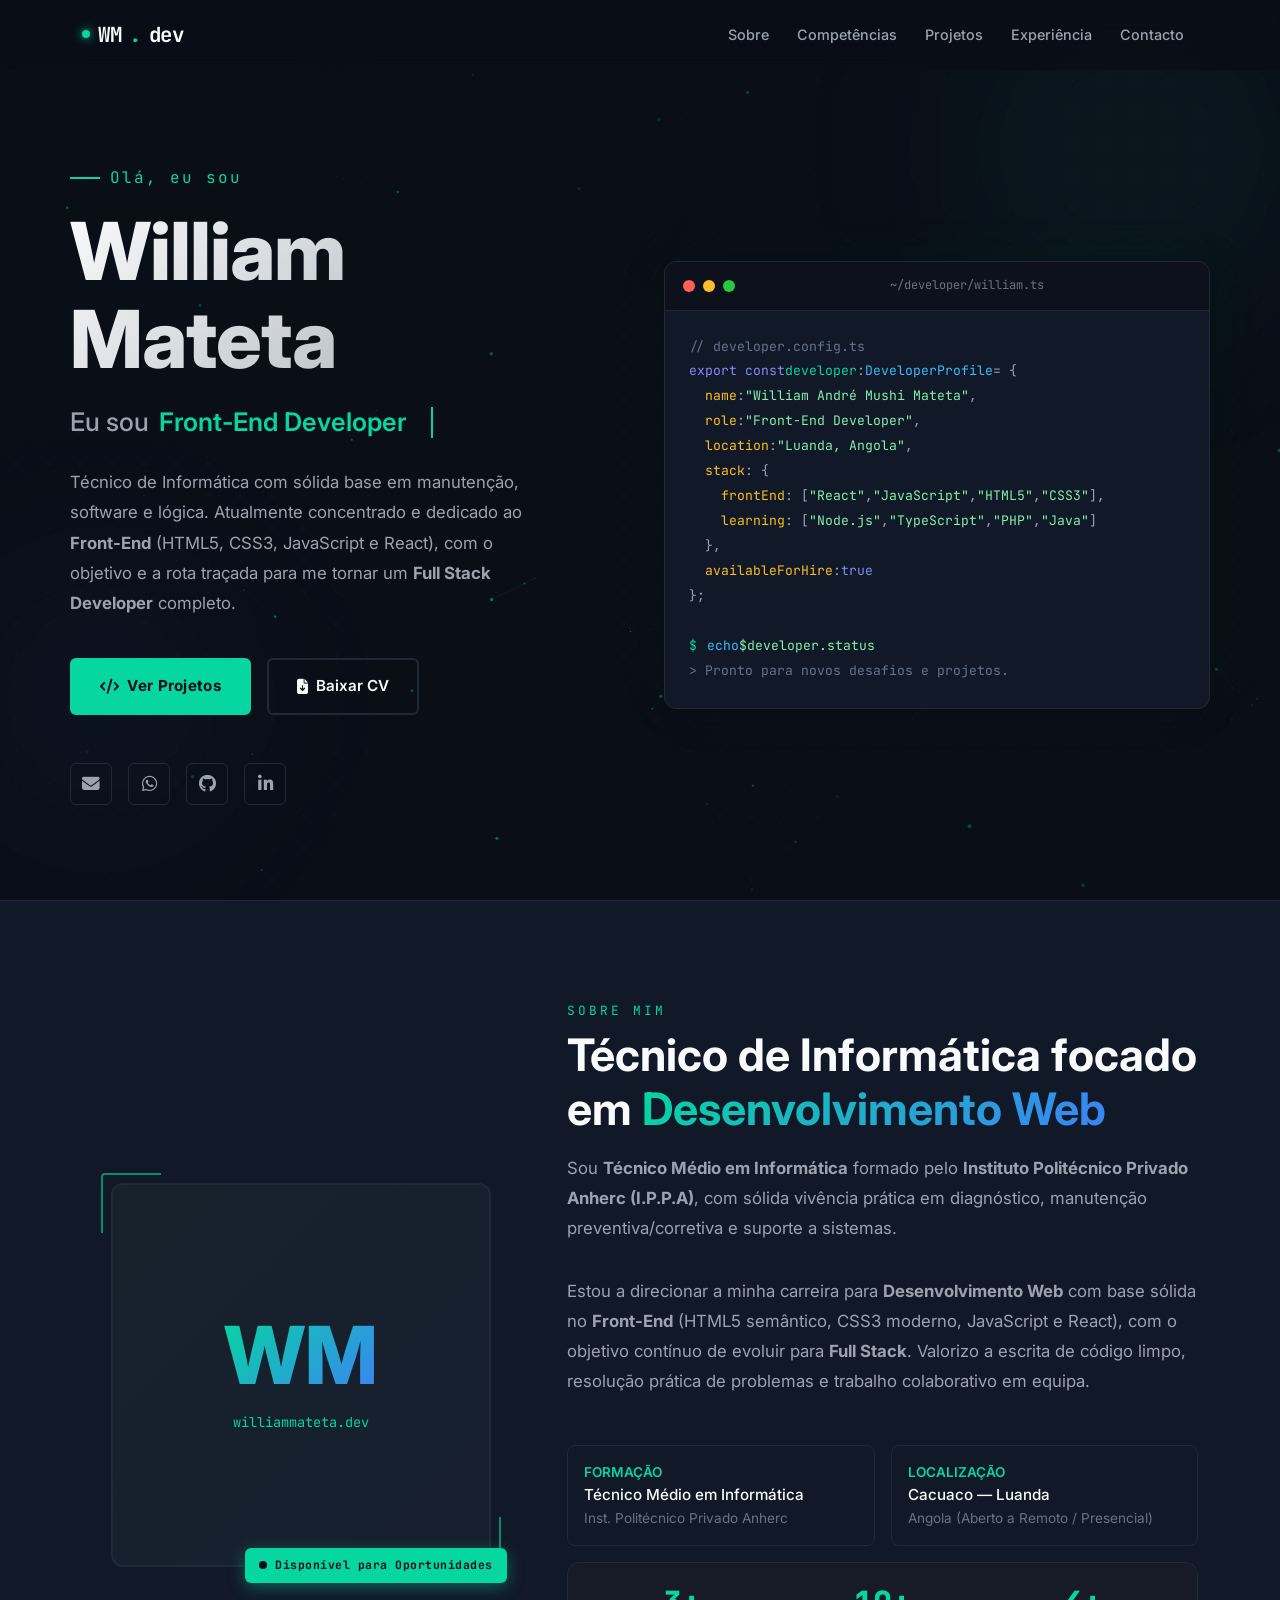
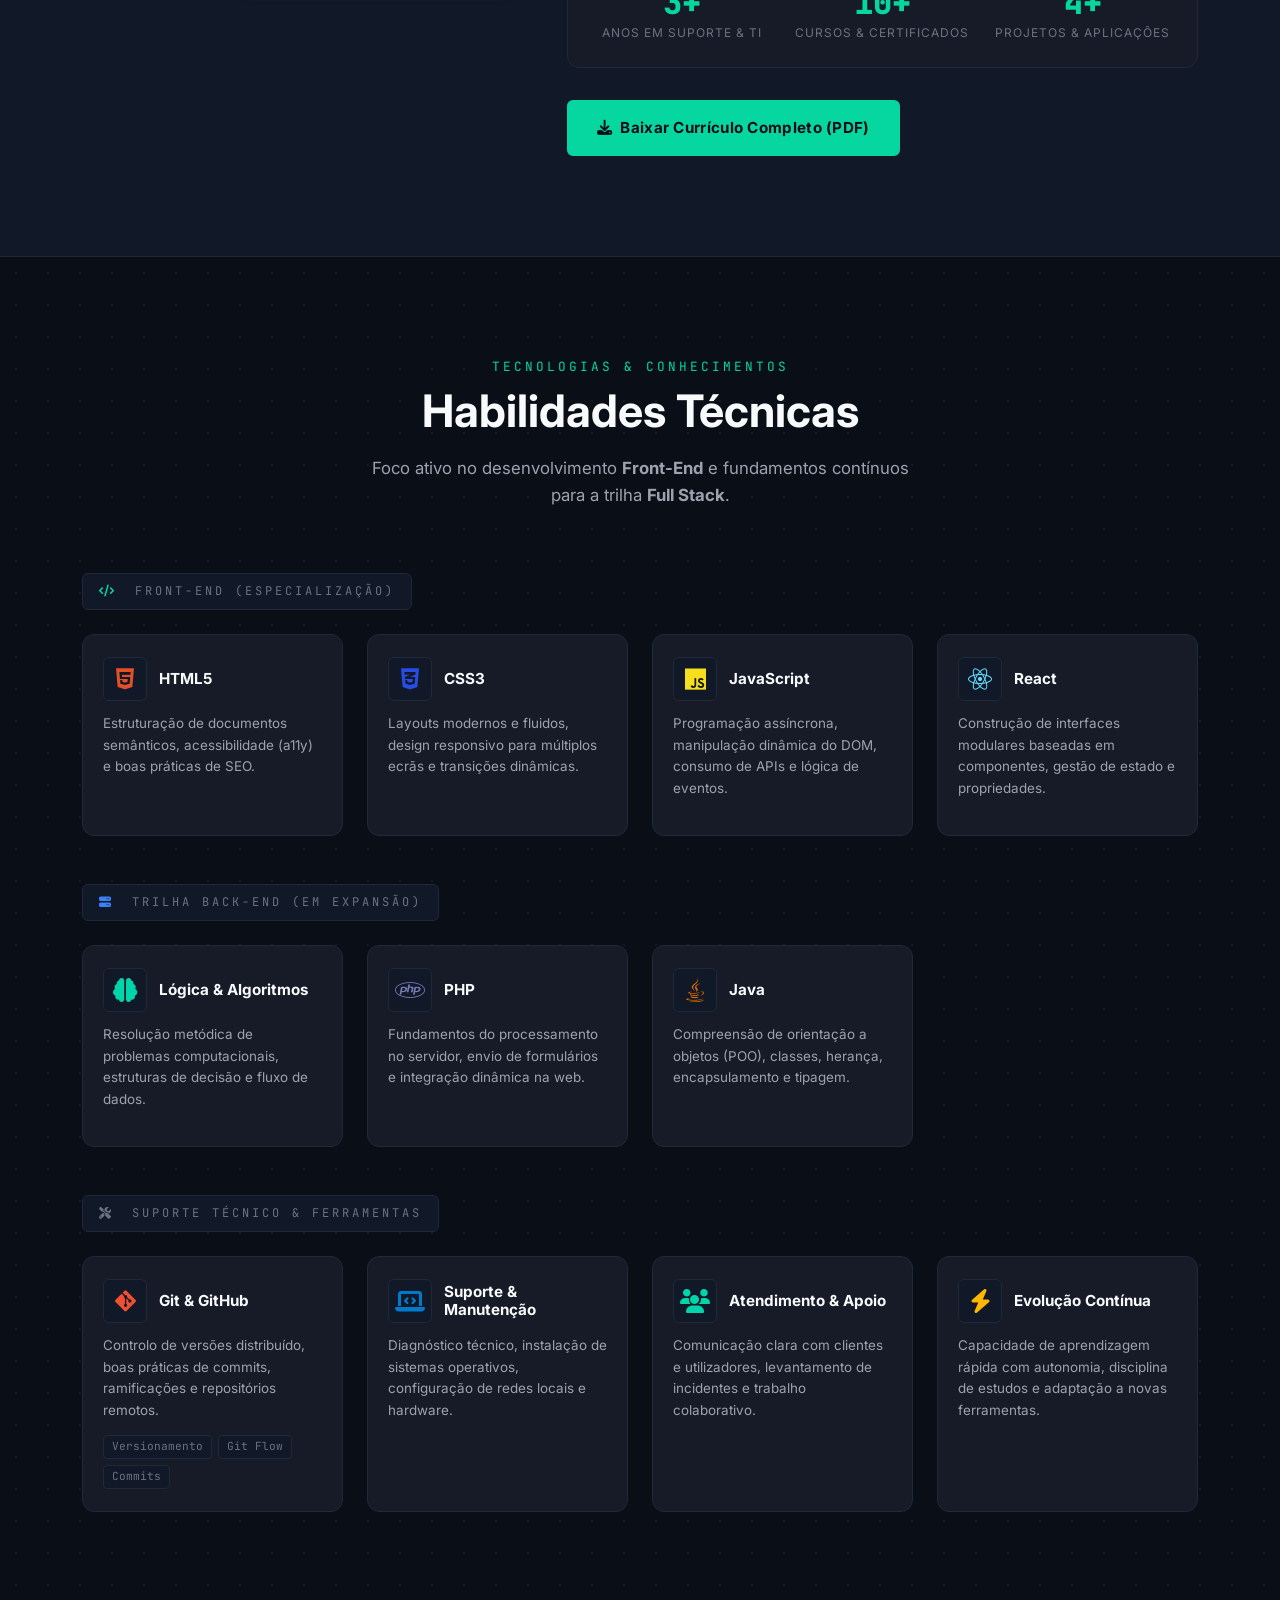
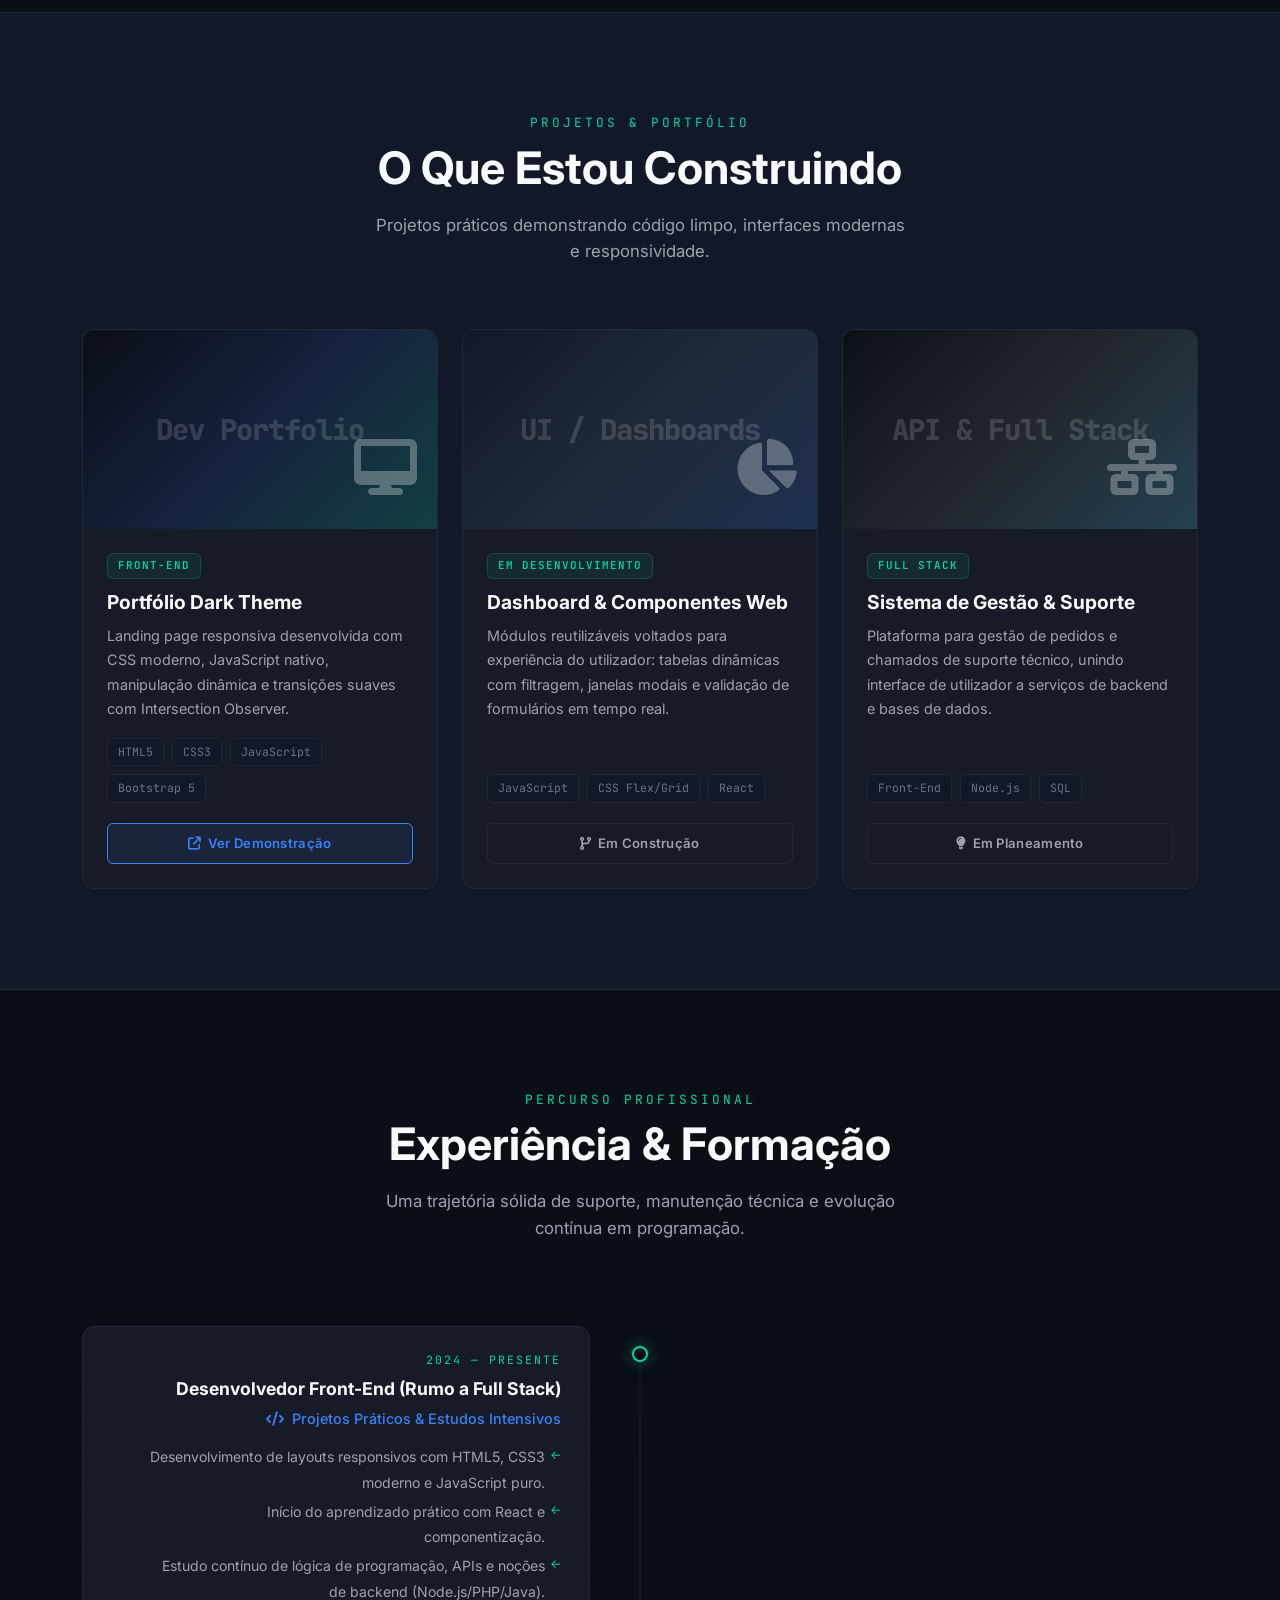
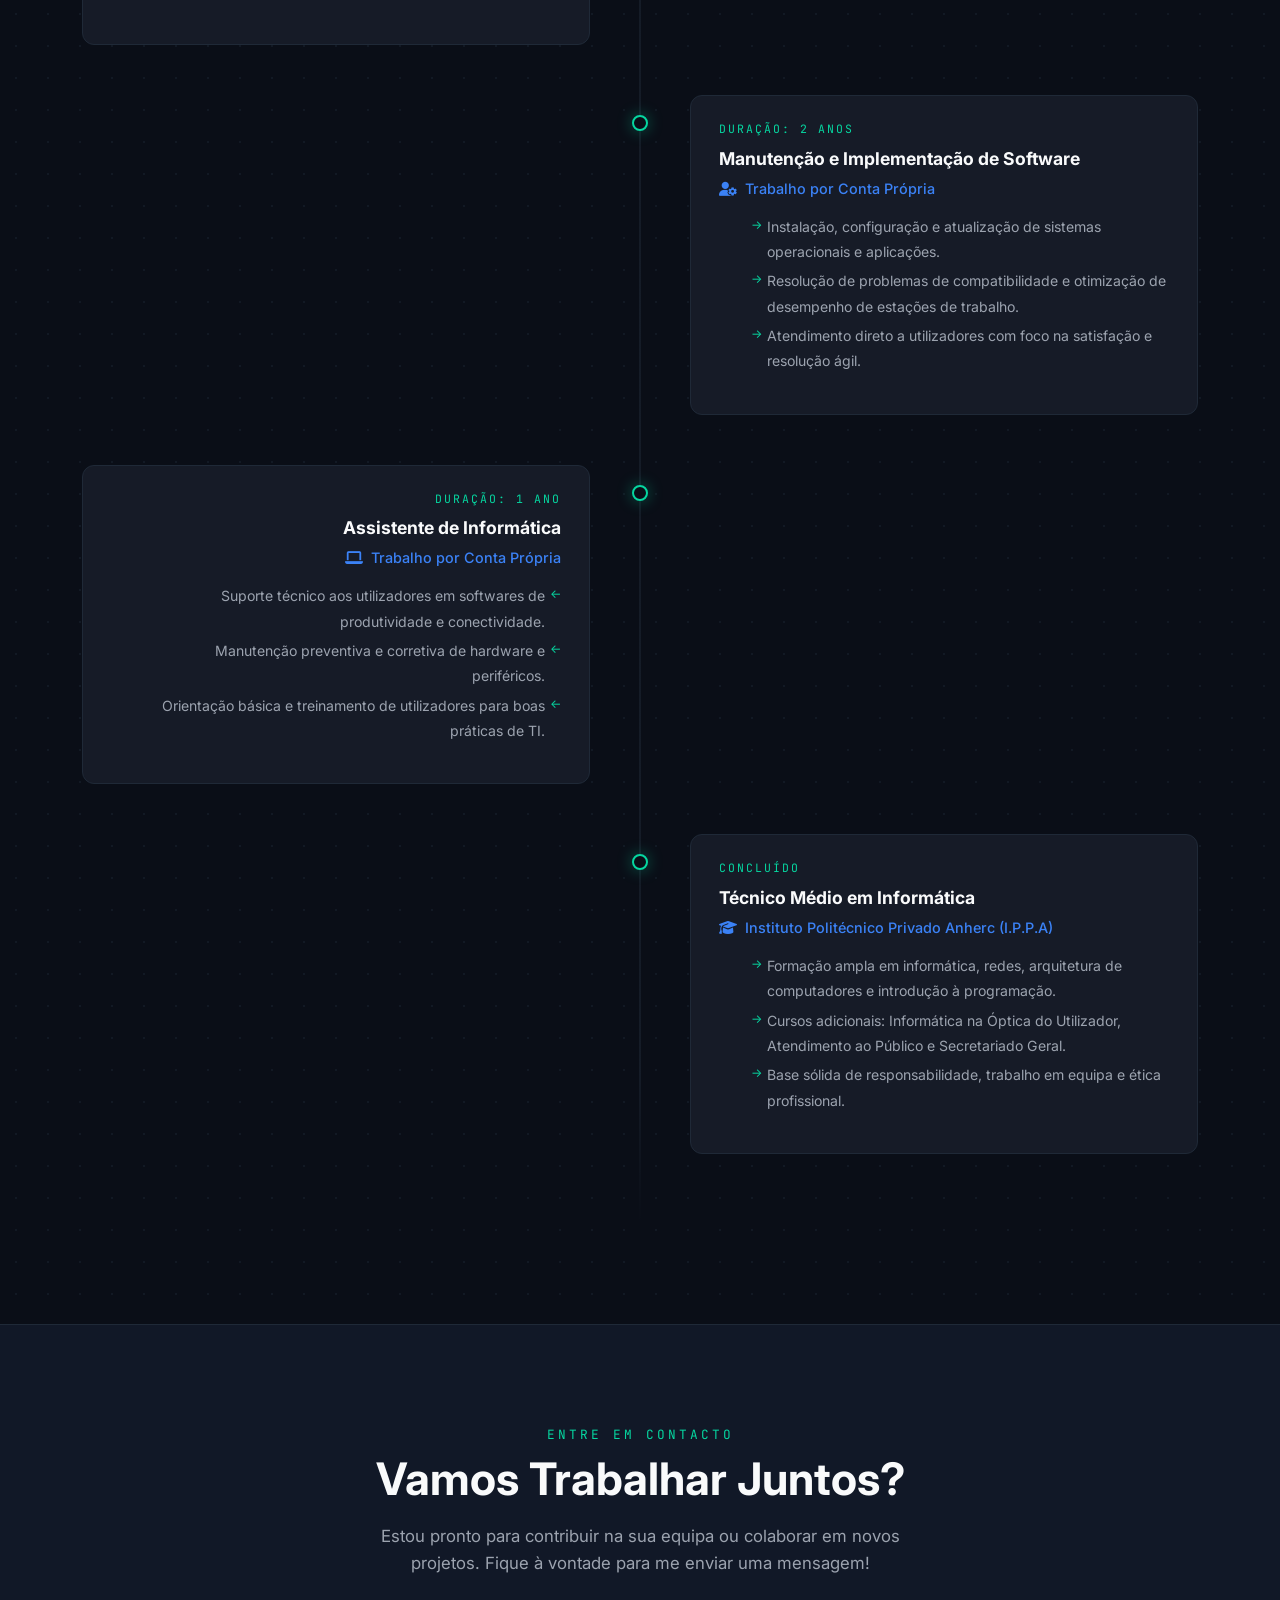
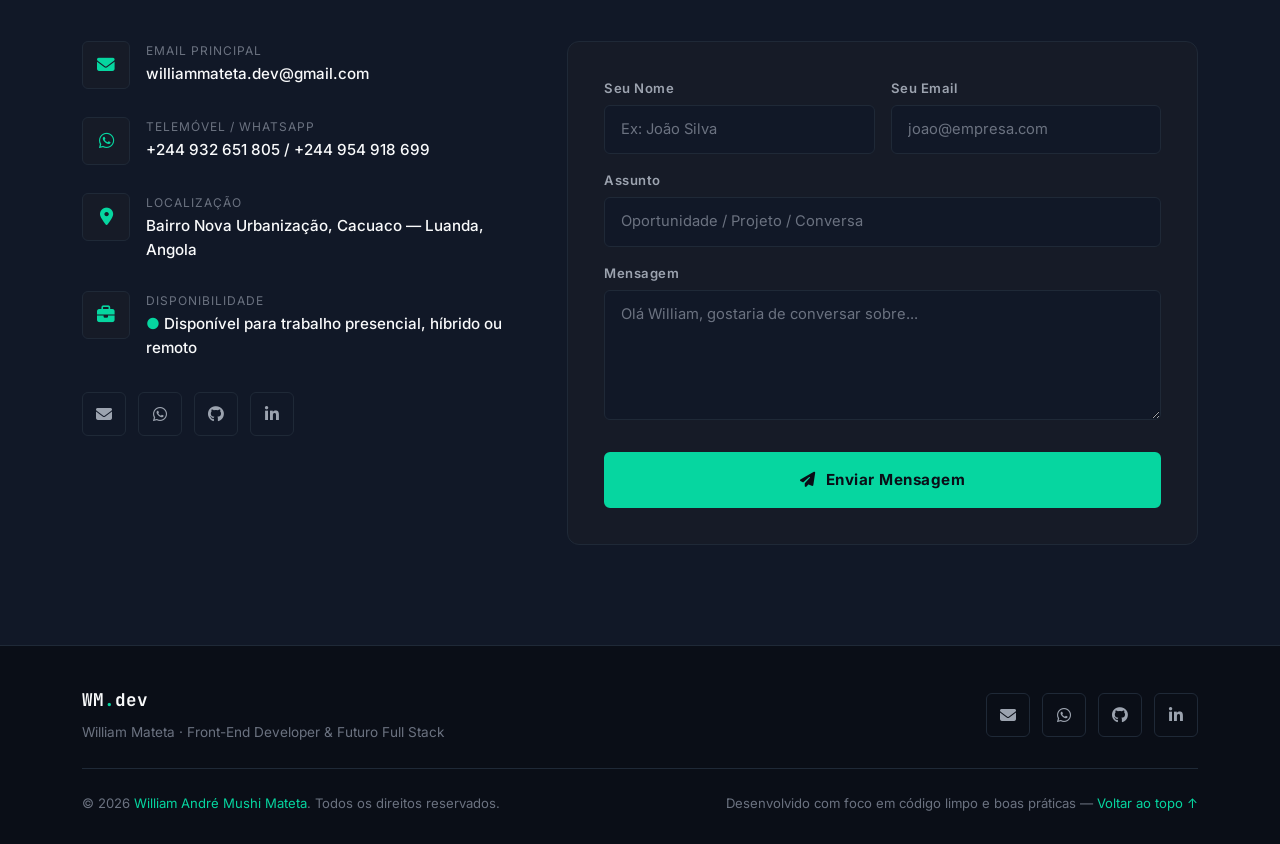
==== commit 5e079bac: "já" ====
--- a/portfolio/index.html
+++ b/portfolio/index.html
@@ -442,11 +442,6 @@
               <h3 class="skill-name">Suporte & Manutenção</h3>
             </div>
             <p class="skill-desc">Diagnóstico técnico, instalação de sistemas operativos, configuração de redes locais e hardware.</p>
-            <div class="skill-tags">
-              <span class="skill-tag-pill">Hardware</span>
-              <span class="skill-tag-pill">Redes</span>
-              <span class="skill-tag-pill">Sistemas</span>
-            </div>
           </div>
         </div>
 
@@ -459,11 +454,6 @@
               <h3 class="skill-name">Atendimento & Apoio</h3>
             </div>
             <p class="skill-desc">Comunicação clara com clientes e utilizadores, levantamento de incidentes e trabalho colaborativo.</p>
-            <div class="skill-tags">
-              <span class="skill-tag-pill">Colaboração</span>
-              <span class="skill-tag-pill">Atendimento</span>
-              <span class="skill-tag-pill">Empatia</span>
-            </div>
           </div>
         </div>
 
@@ -476,11 +466,6 @@
               <h3 class="skill-name">Evolução Contínua</h3>
             </div>
             <p class="skill-desc">Capacidade de aprendizagem rápida com autonomia, disciplina de estudos e adaptação a novas ferramentas.</p>
-            <div class="skill-tags">
-              <span class="skill-tag-pill">Autonomia</span>
-              <span class="skill-tag-pill">Proatividade</span>
-              <span class="skill-tag-pill">Disciplina</span>
-            </div>
           </div>
         </div>
 
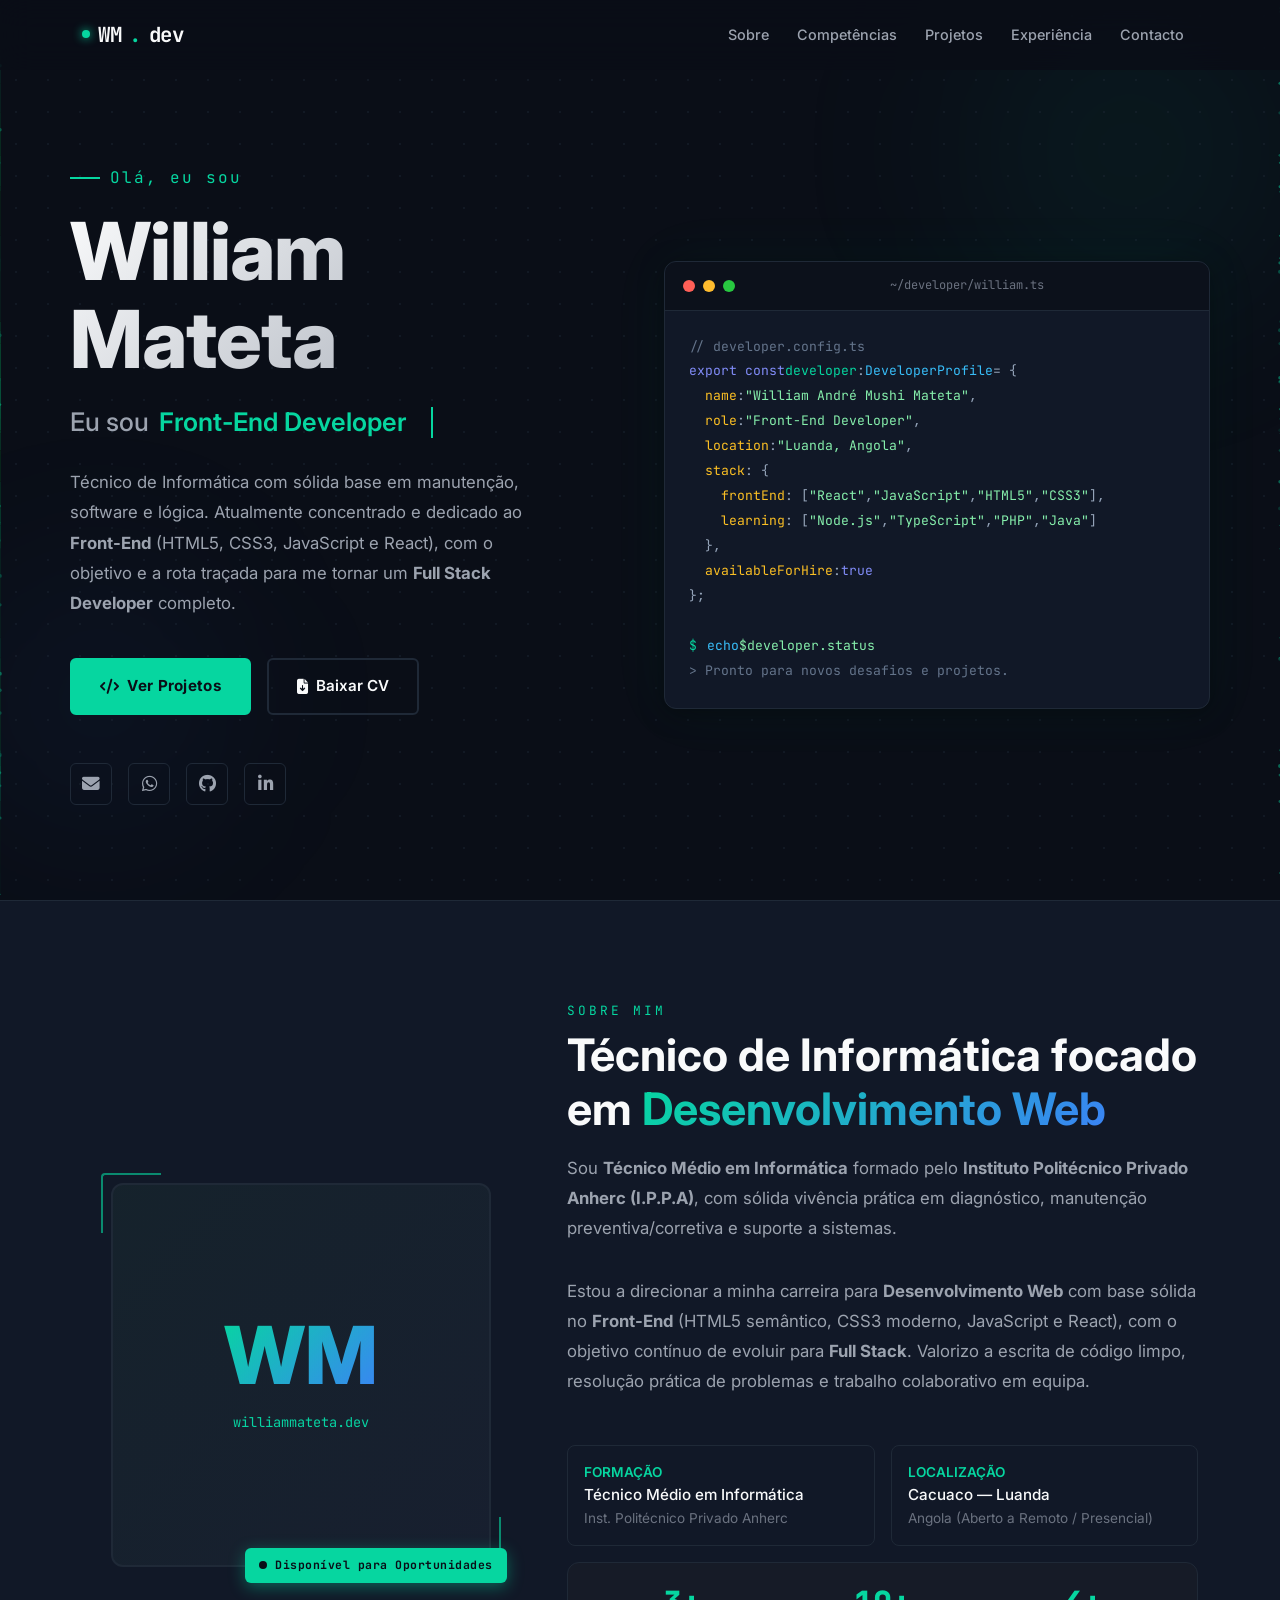
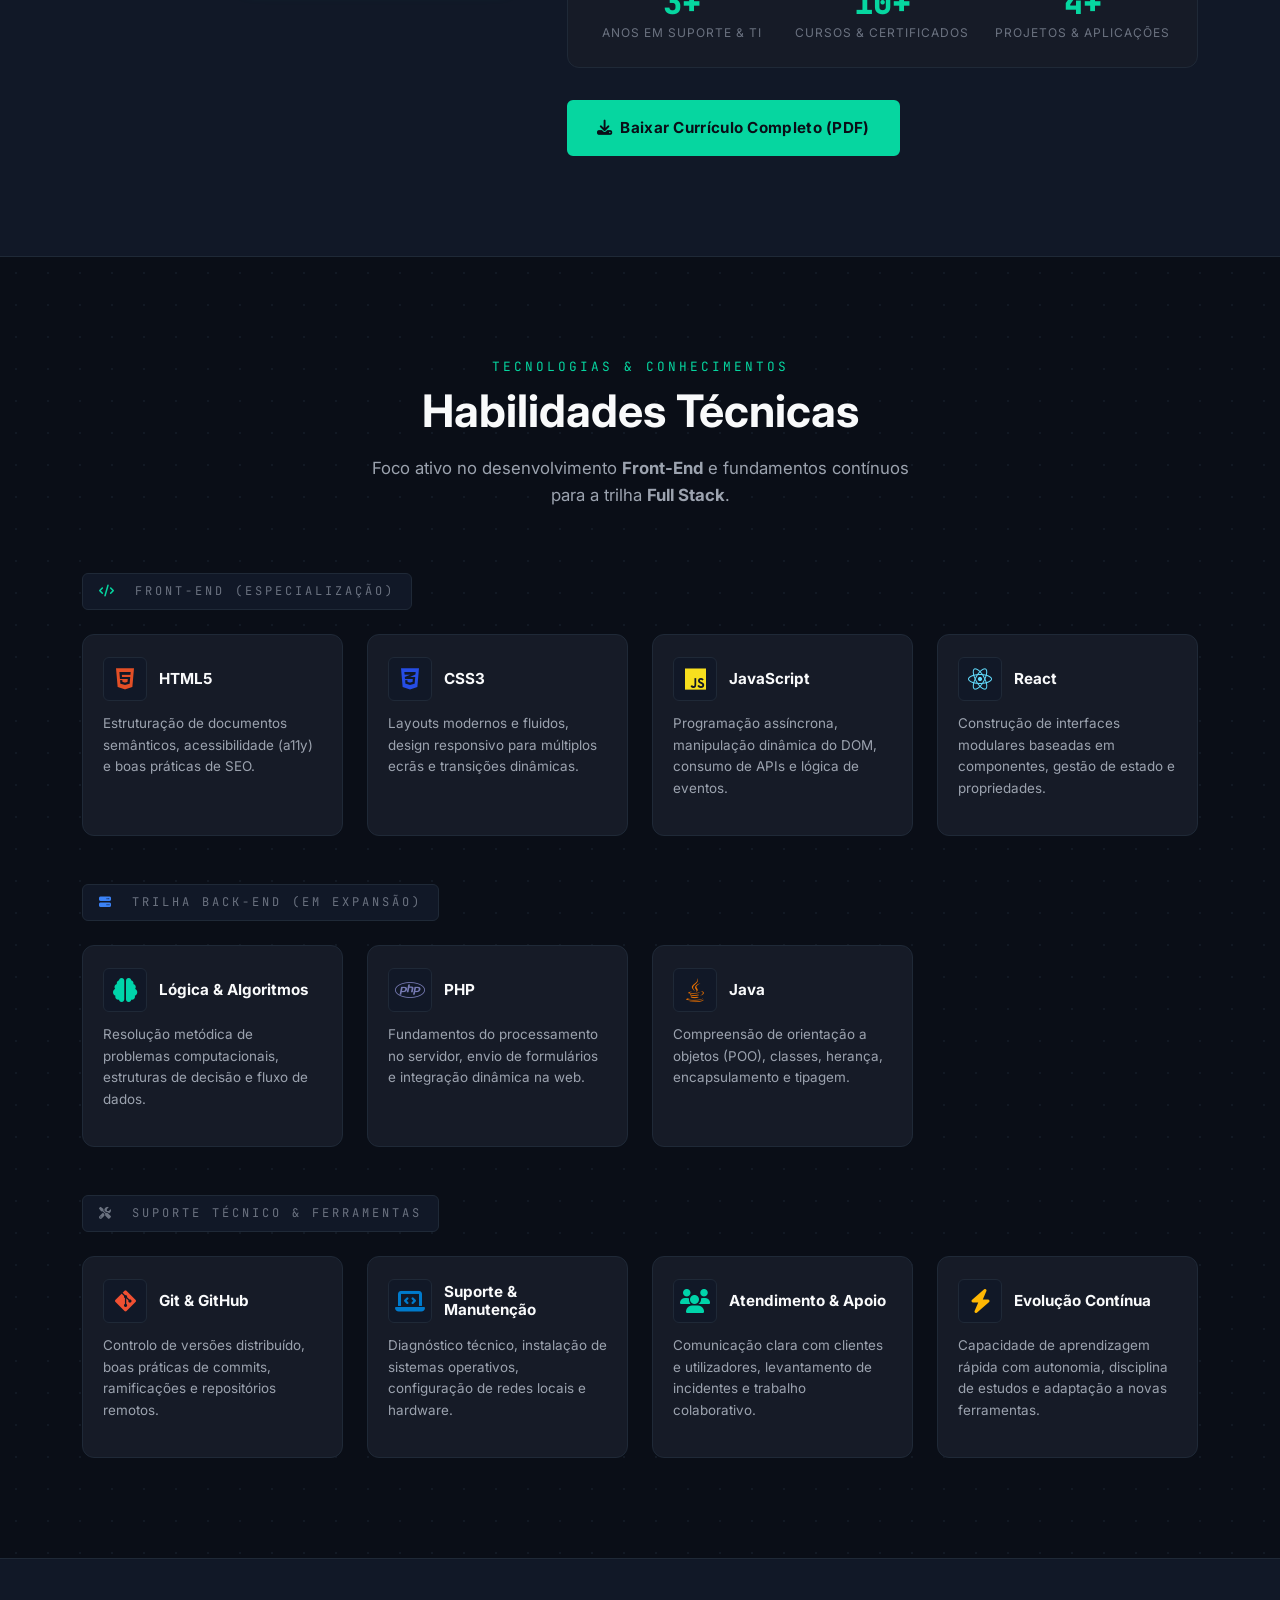
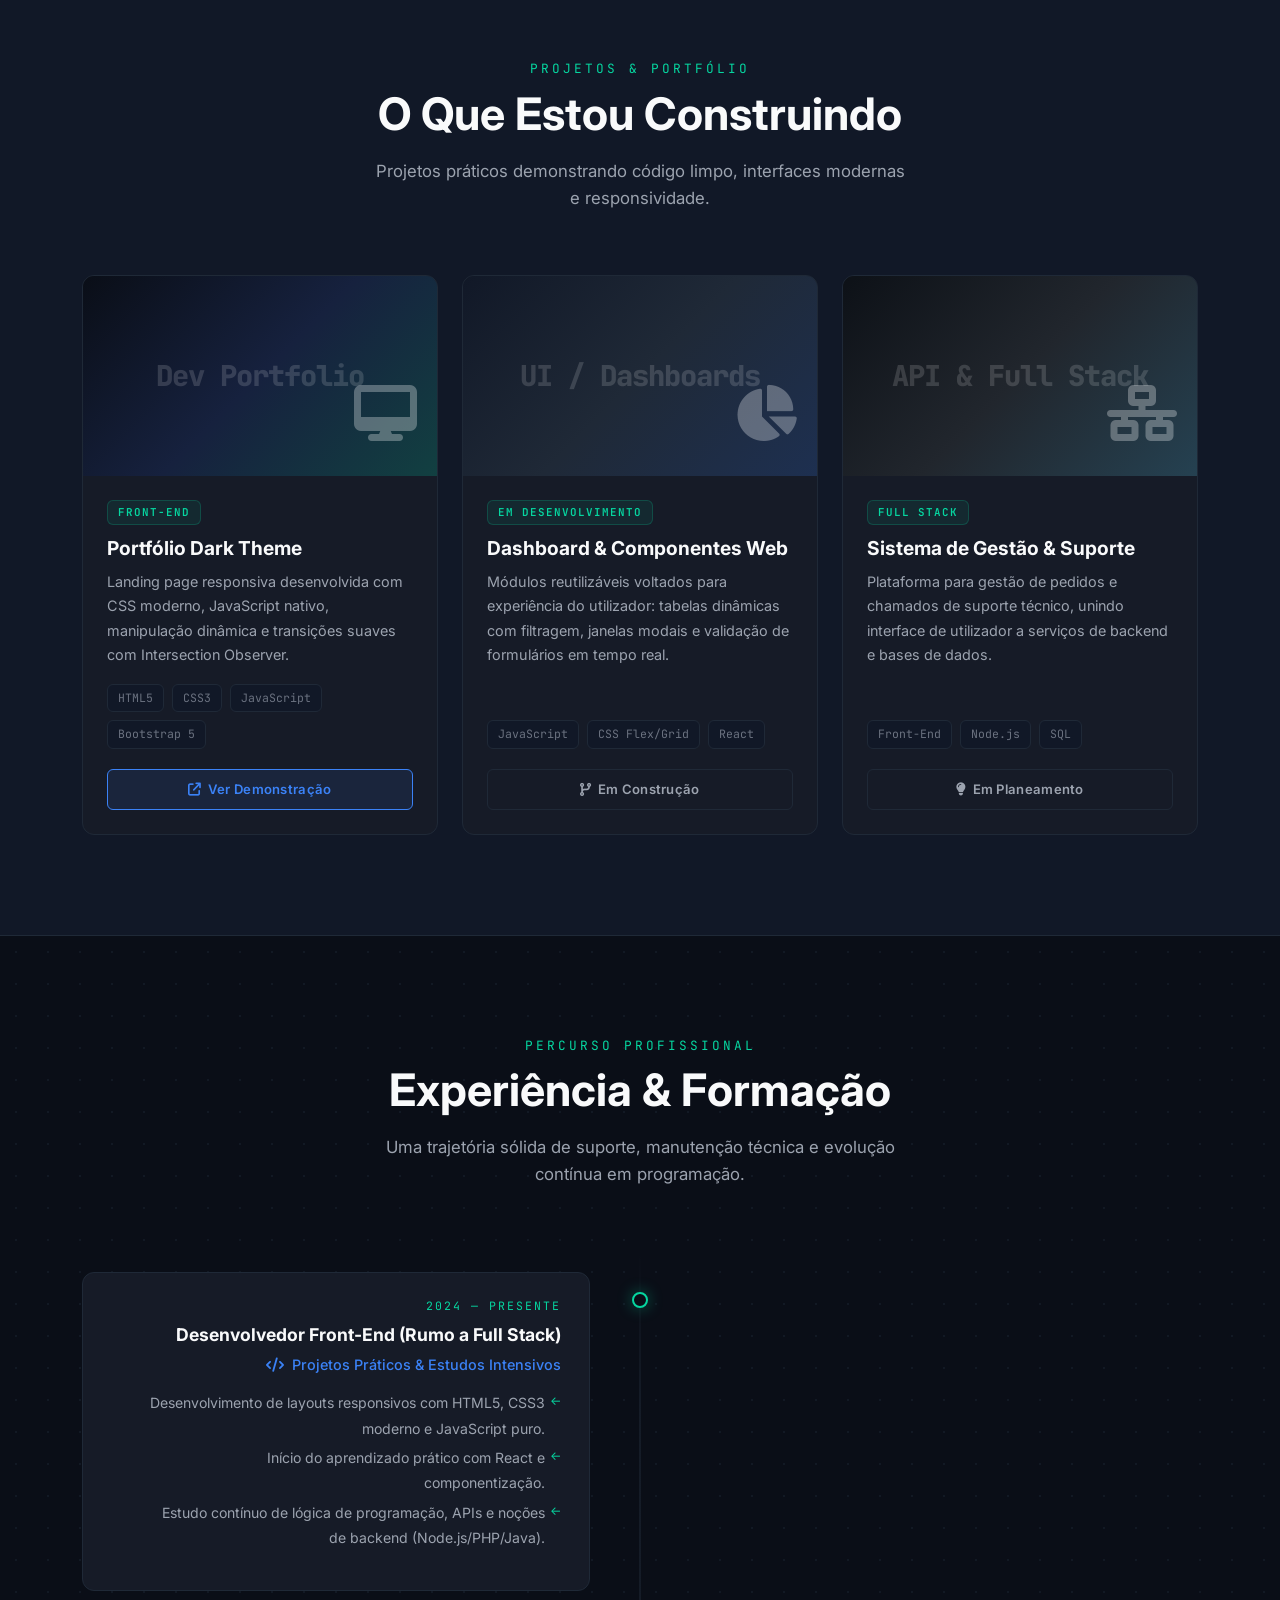
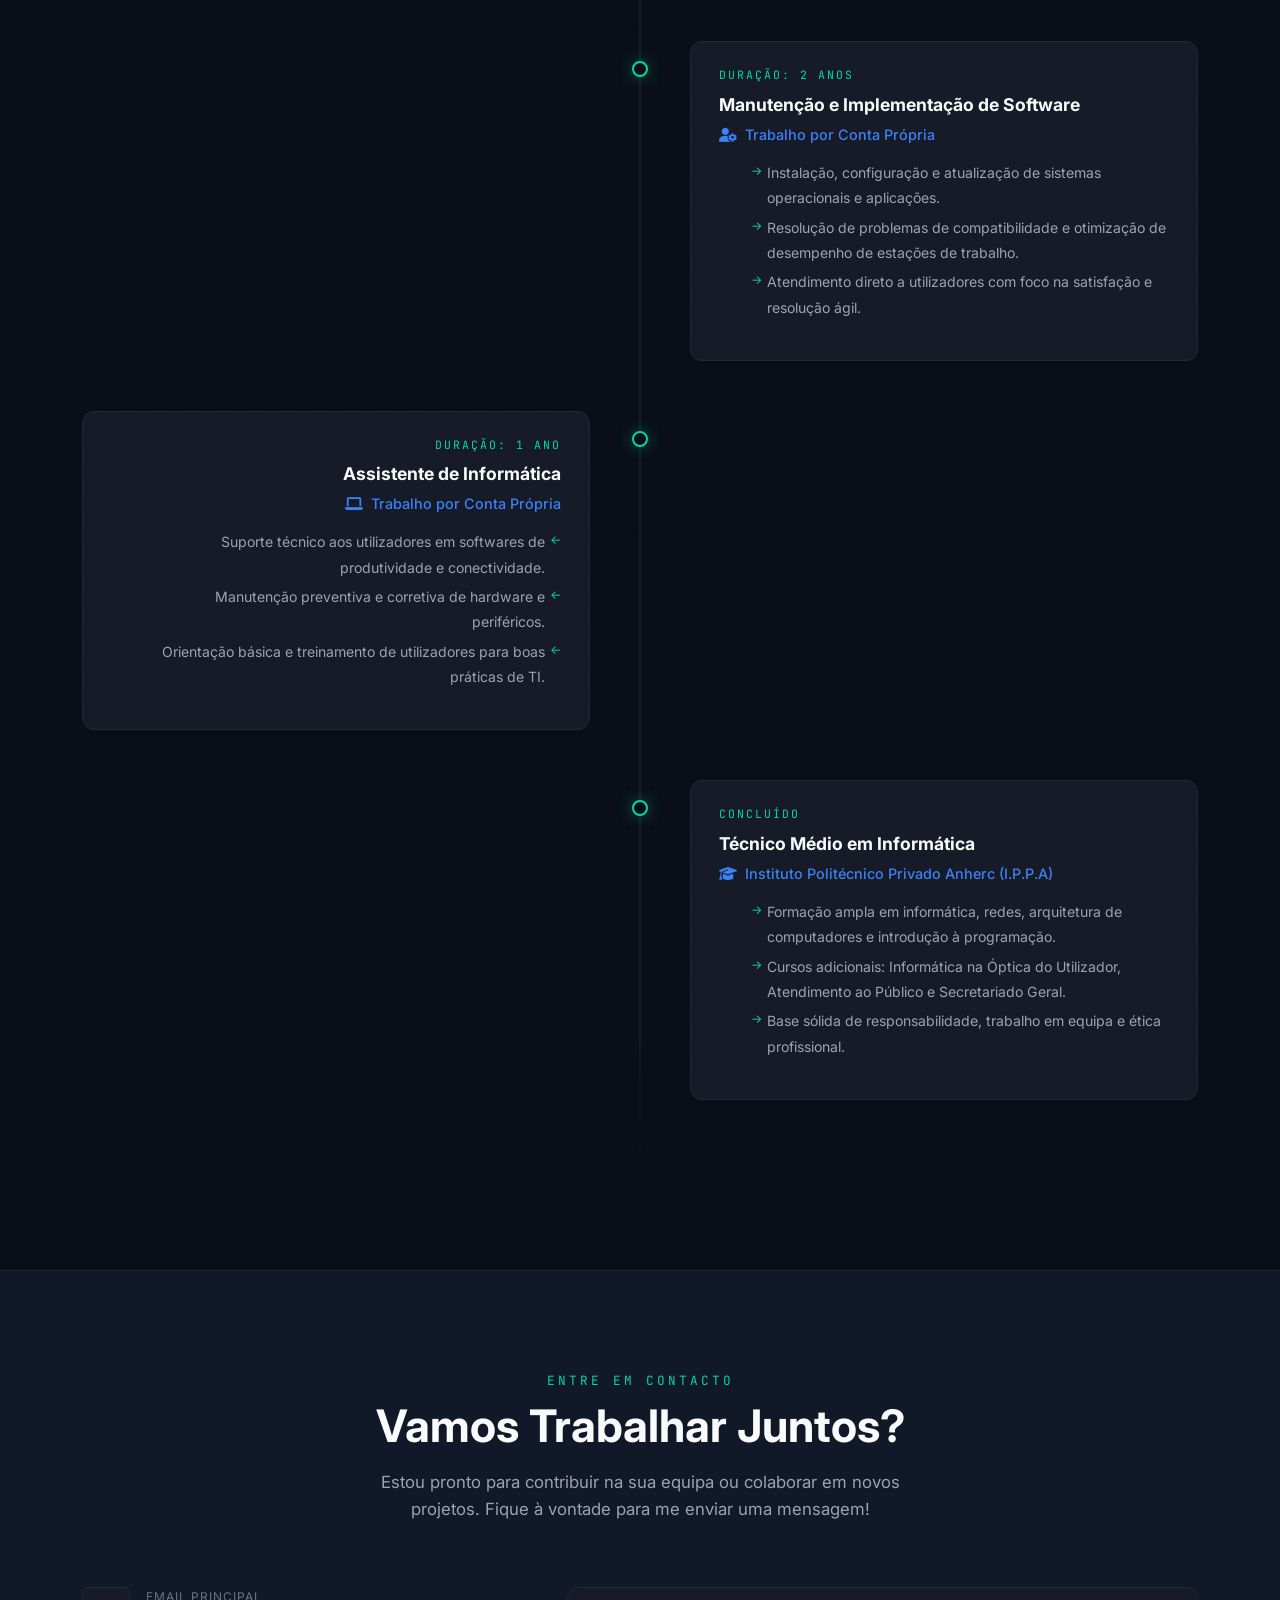
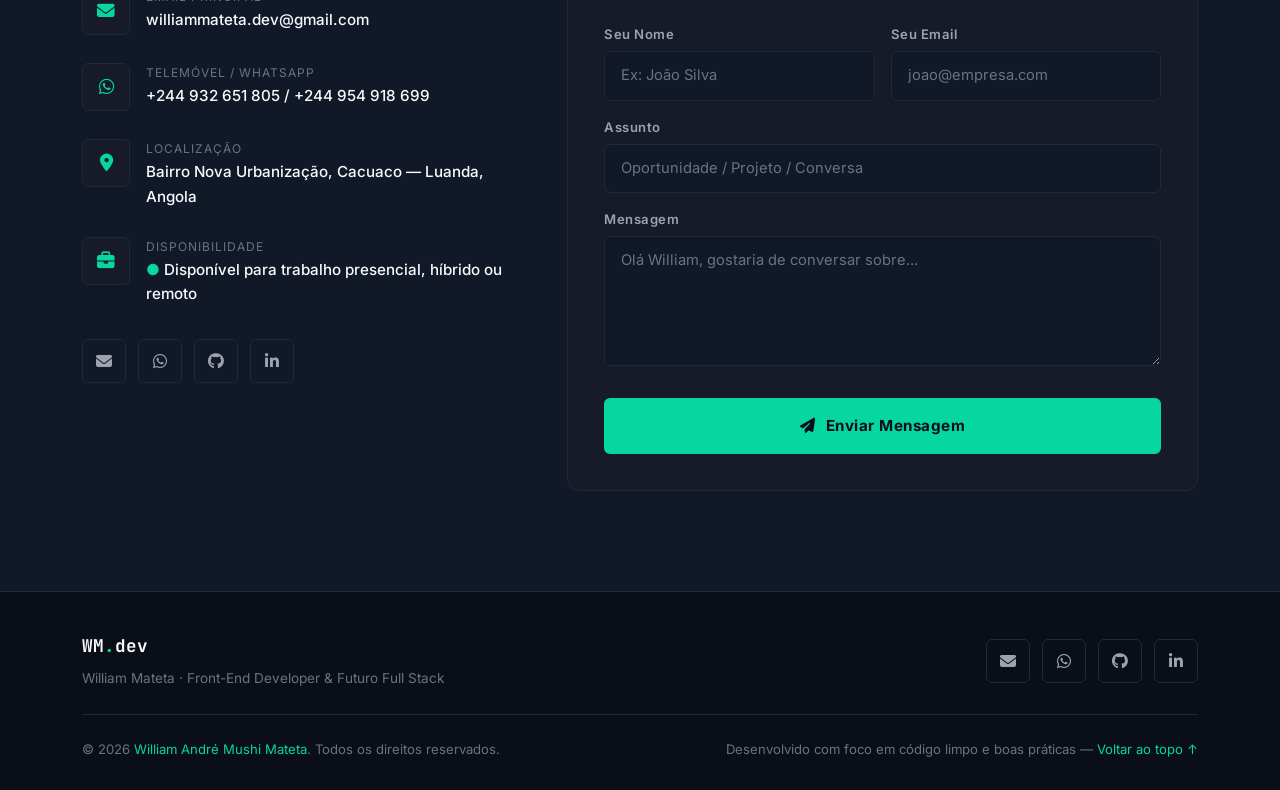
==== commit d7a63896: "dá" ====
--- a/portfolio/index.html
+++ b/portfolio/index.html
@@ -425,11 +425,6 @@
               <h3 class="skill-name">Git & GitHub</h3>
             </div>
             <p class="skill-desc">Controlo de versões distribuído, boas práticas de commits, ramificações e repositórios remotos.</p>
-            <div class="skill-tags">
-              <span class="skill-tag-pill">Versionamento</span>
-              <span class="skill-tag-pill">Git Flow</span>
-              <span class="skill-tag-pill">Commits</span>
-            </div>
           </div>
         </div>
 
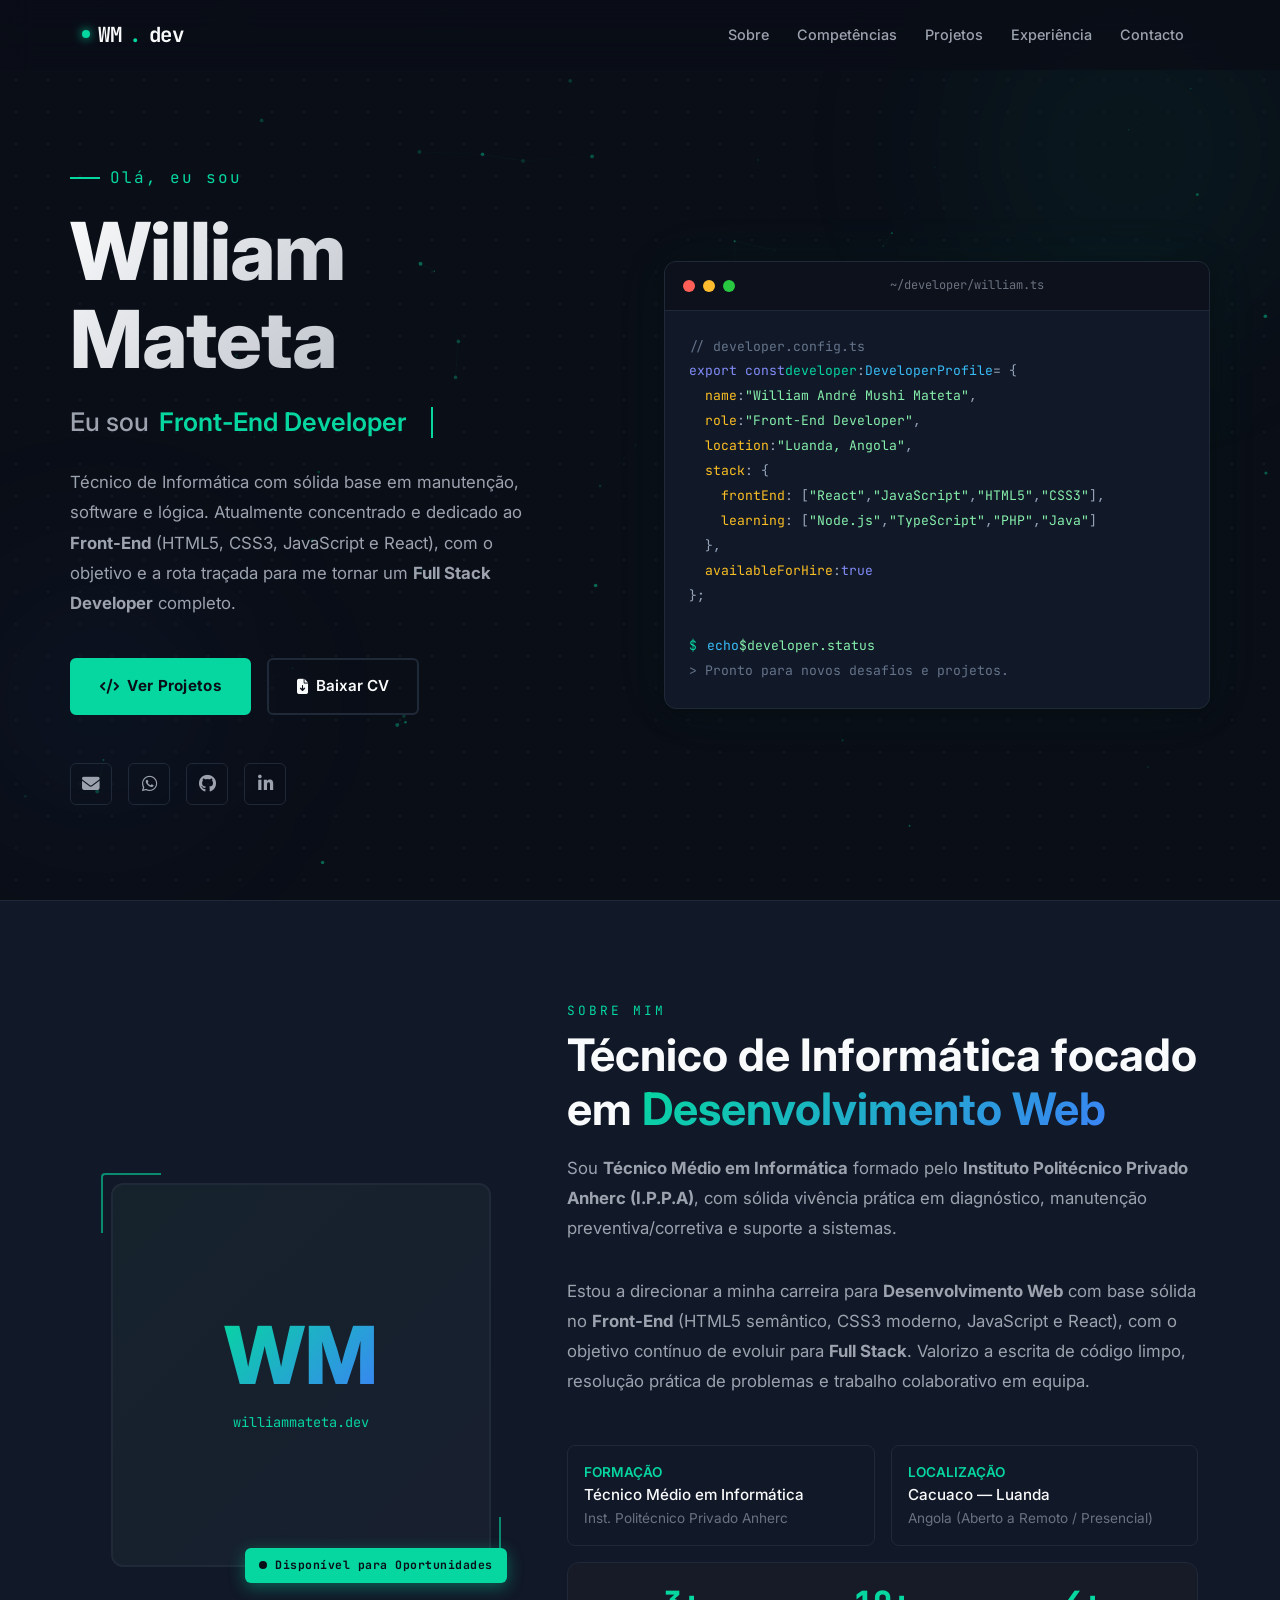
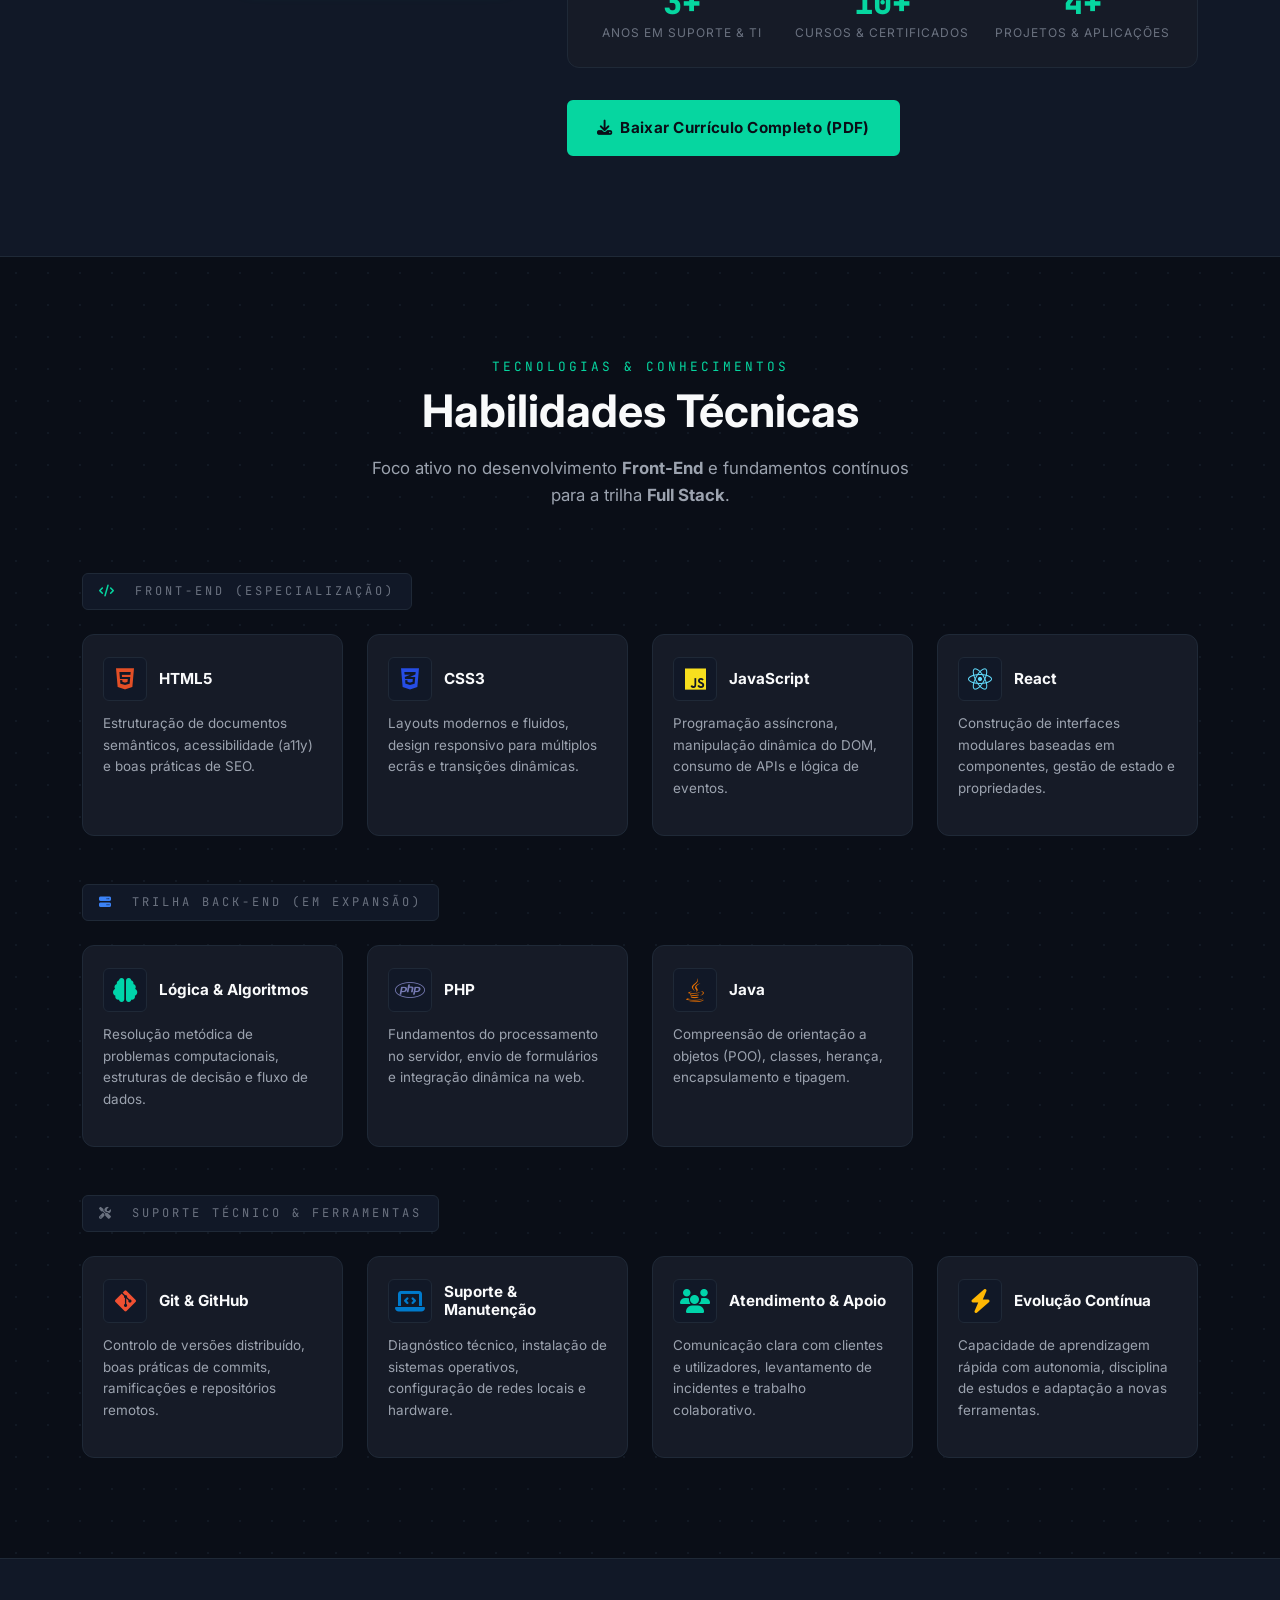
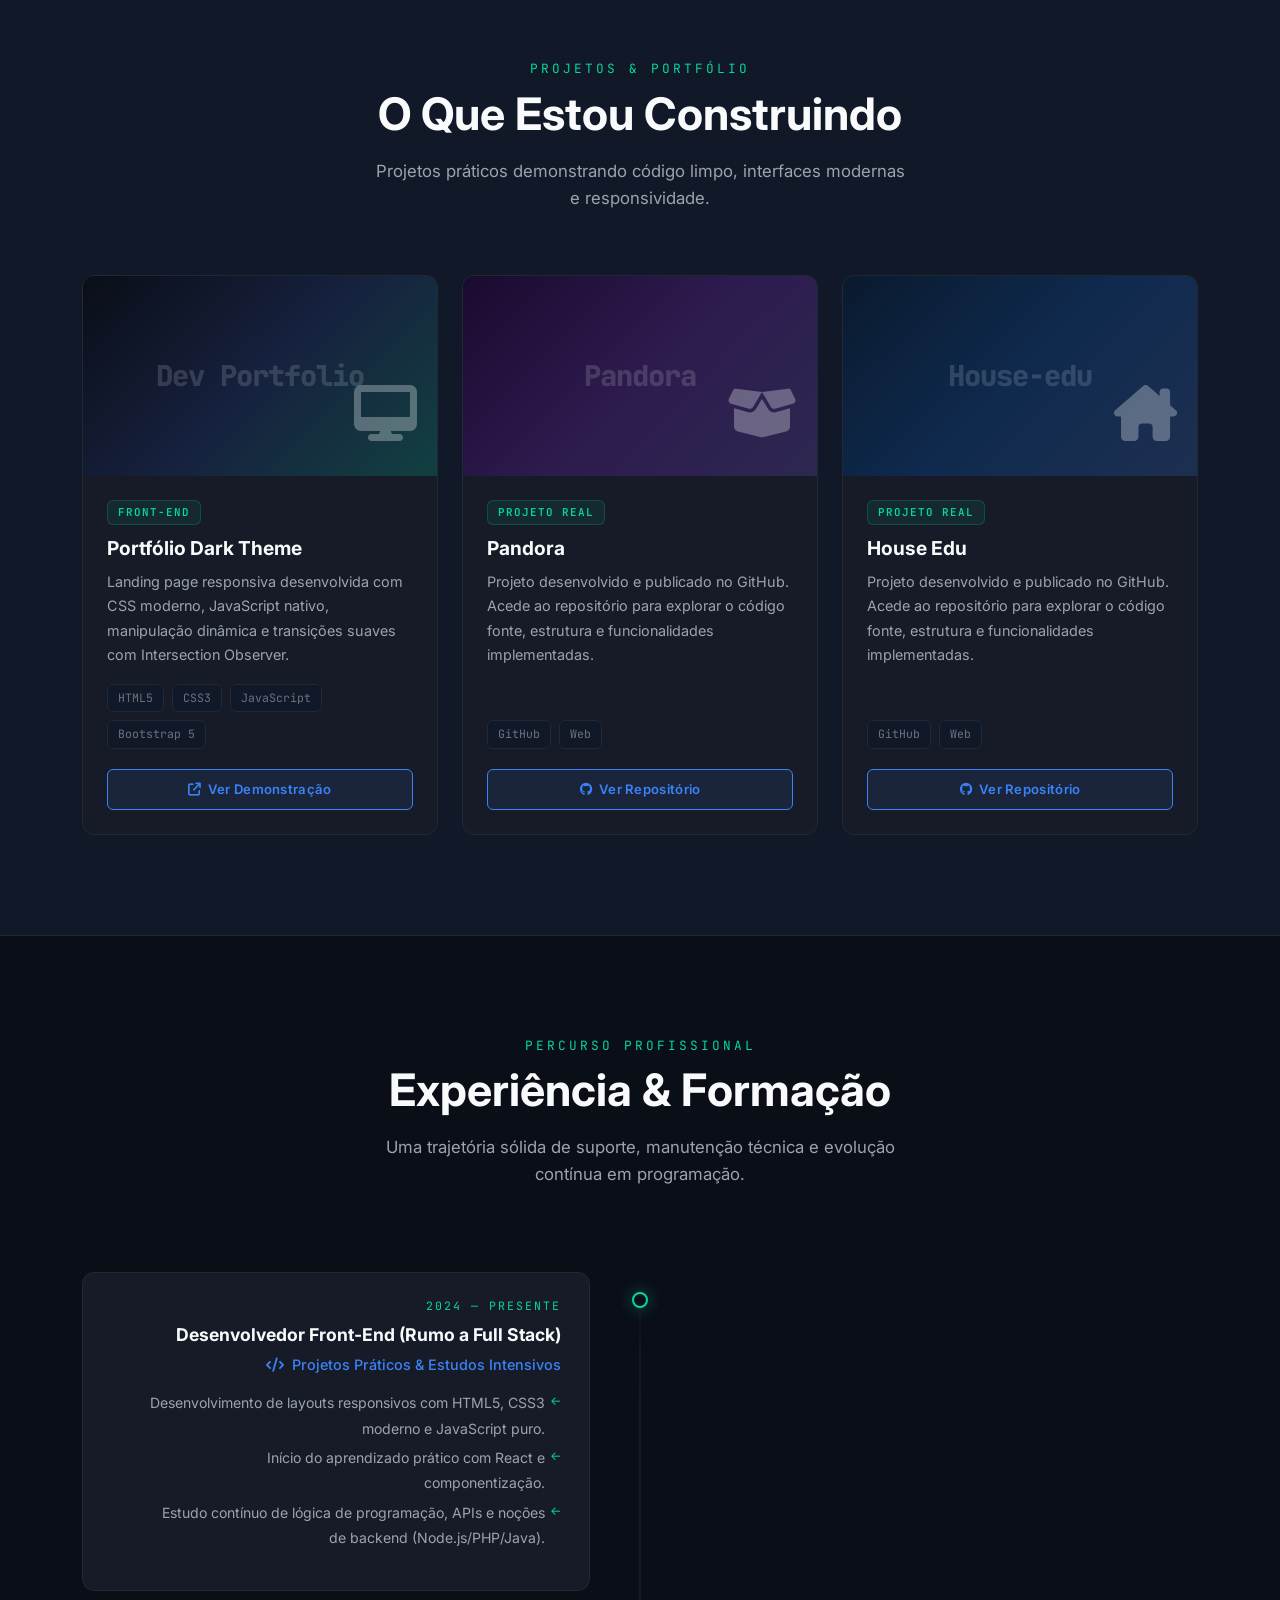
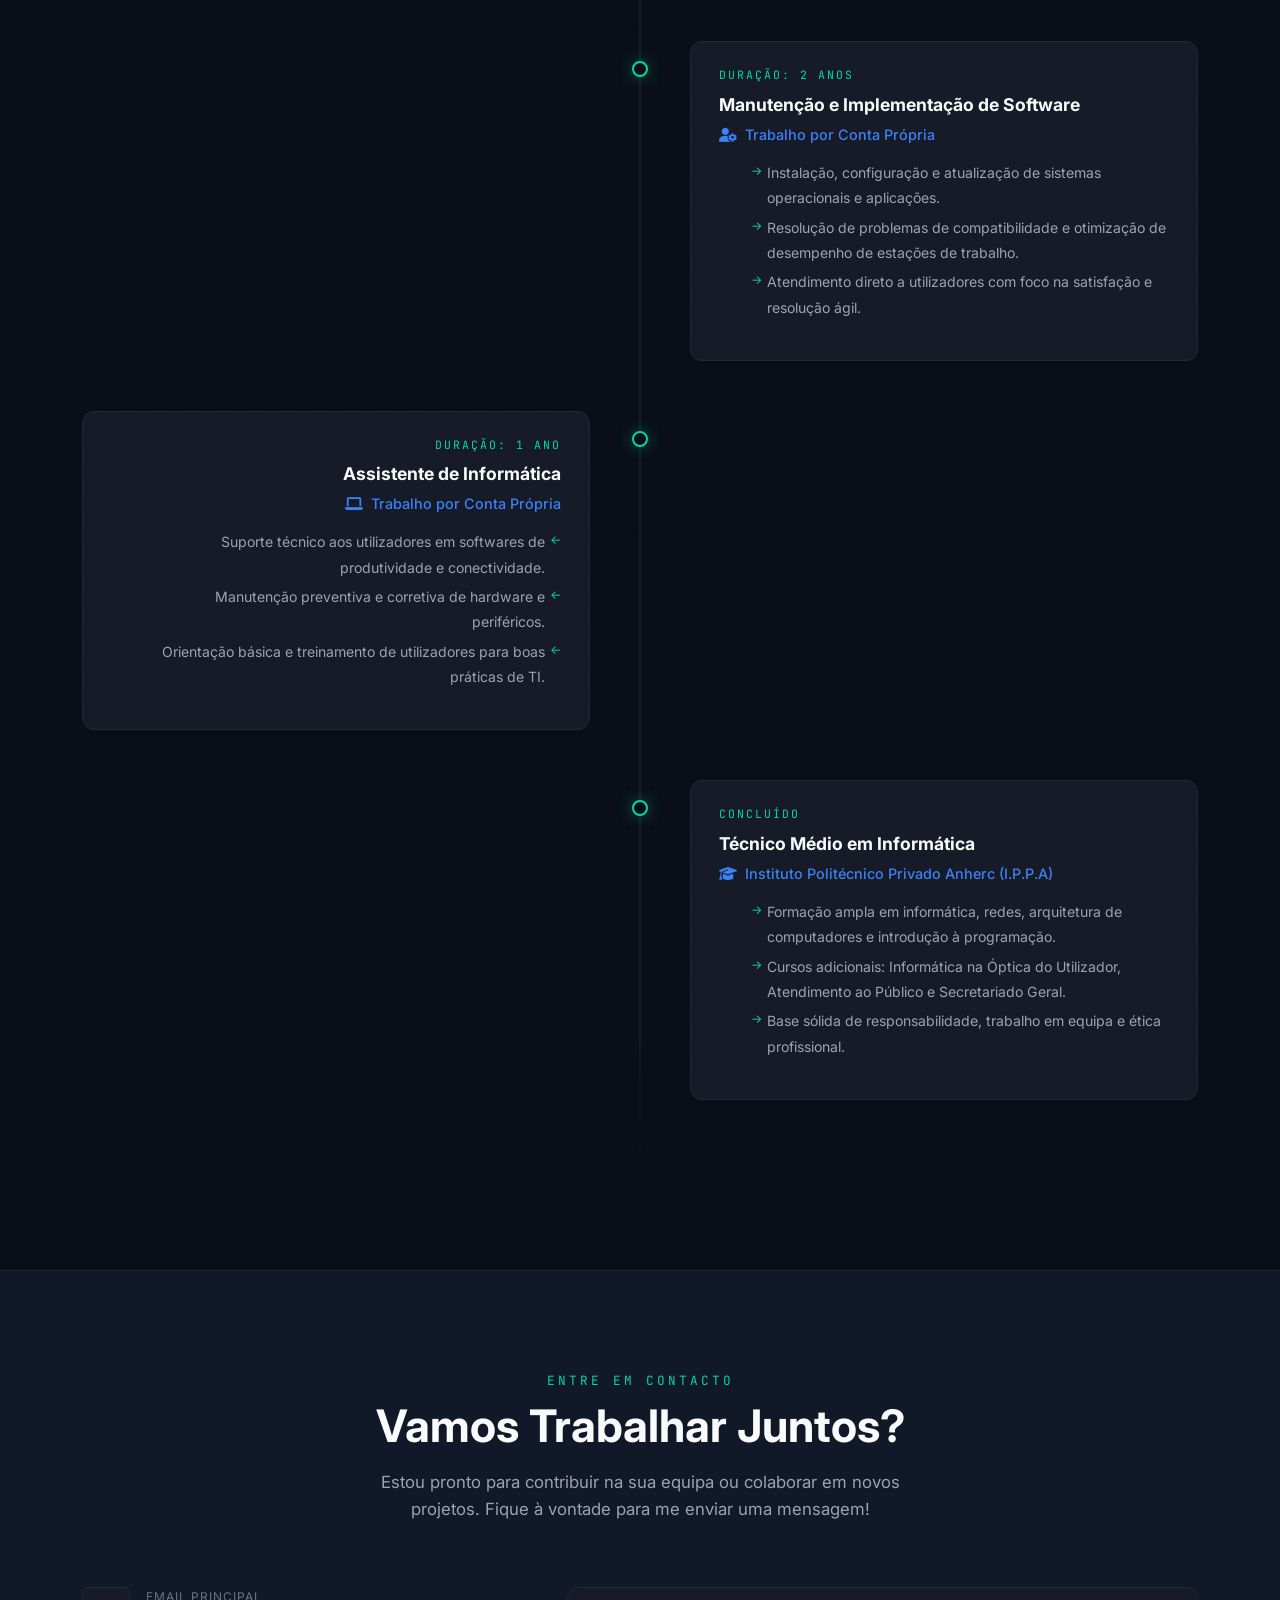
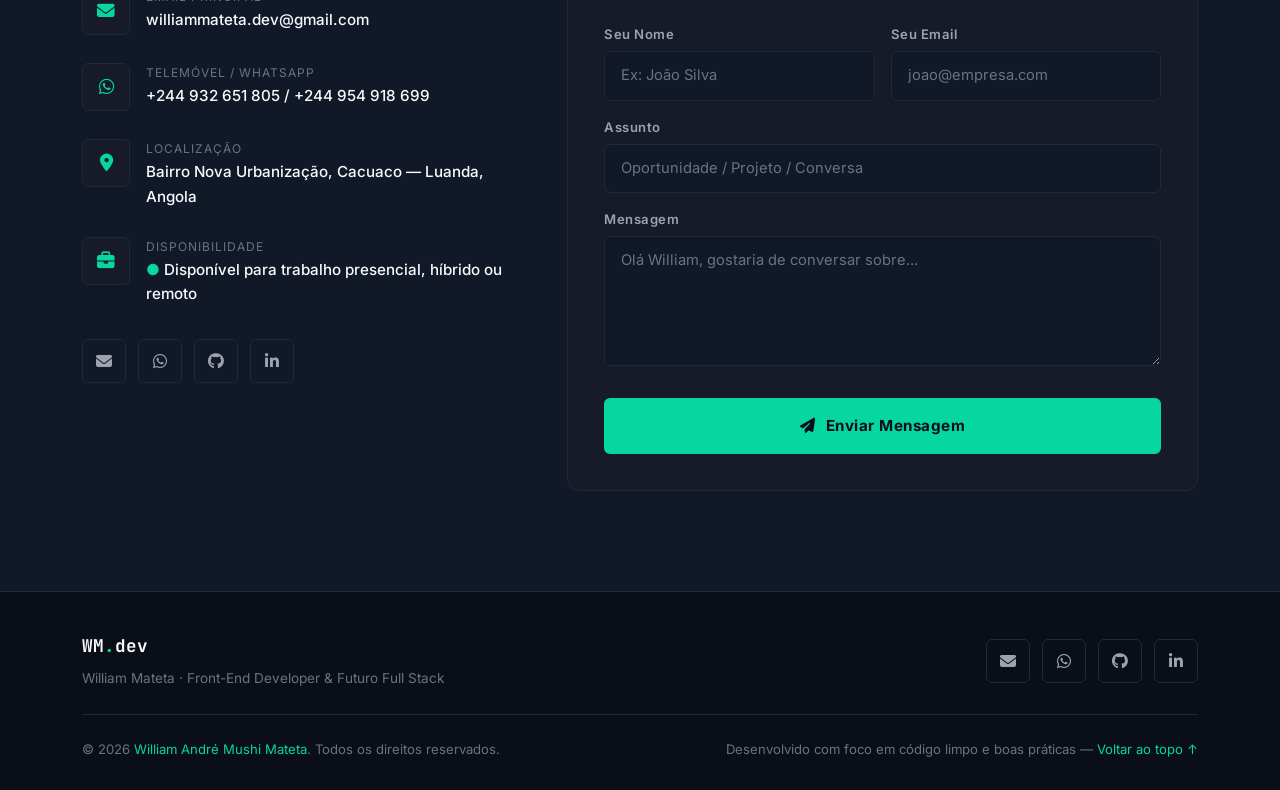
==== commit 58410e8b: "subir" ====
--- a/portfolio/index.html
+++ b/portfolio/index.html
@@ -520,62 +520,60 @@
         </div>
       </div>
 
-      <!-- Projeto 2: Interface Web Responsiva -->
+      <!-- Projeto 2: Pandora -->
       <div class="col-md-6 col-xl-4 reveal reveal-delay-2">
         <div class="project-card">
-          <div class="project-preview" style="background: linear-gradient(135deg, #111827 0%, #1f2937 50%, #3b82f633 100%);">
+          <div class="project-preview" style="background: linear-gradient(135deg, #1a0a2e 0%, #2d1b4e 50%, #8b5cf633 100%);">
             <div class="project-preview-inner">
-              <div class="project-preview-name">UI / Dashboards</div>
+              <div class="project-preview-name">Pandora</div>
               <div class="project-preview-icon" aria-hidden="true">
-                <i class="fa-solid fa-chart-pie"></i>
+                <i class="fa-solid fa-box-open"></i>
               </div>
             </div>
           </div>
           <div class="project-body">
-            <span class="project-category-badge">Em Desenvolvimento</span>
-            <h3 class="project-title">Dashboard &amp; Componentes Web</h3>
+            <span class="project-category-badge">Projeto Real</span>
+            <h3 class="project-title">Pandora</h3>
             <p class="project-desc">
-              Módulos reutilizáveis voltados para experiência do utilizador: tabelas dinâmicas com filtragem, janelas modais e validação de formulários em tempo real.
+              Projeto desenvolvido e publicado no GitHub. Acede ao repositório para explorar o código fonte, estrutura e funcionalidades implementadas.
             </p>
             <div class="project-tags">
-              <span class="project-tag">JavaScript</span>
-              <span class="project-tag">CSS Flex/Grid</span>
-              <span class="project-tag">React</span>
+              <span class="project-tag">GitHub</span>
+              <span class="project-tag">Web</span>
             </div>
             <div class="project-links">
-              <a href="#contact" class="btn-project btn-project-outline">
-                <i class="fa-solid fa-code-branch"></i> Em Construção
+              <a href="https://github.com/Groew-script/Pandora" target="_blank" rel="noopener noreferrer" class="btn-project btn-project-filled">
+                <i class="fa-brands fa-github"></i> Ver Repositório
               </a>
             </div>
           </div>
         </div>
       </div>
 
-      <!-- Projeto 3: Trilha Full Stack -->
+      <!-- Projeto 3: House-edu -->
       <div class="col-md-6 col-xl-4 reveal reveal-delay-3">
         <div class="project-card">
-          <div class="project-preview" style="background: linear-gradient(135deg, #0d1117 0%, #21262d 50%, #61dafb33 100%);">
+          <div class="project-preview" style="background: linear-gradient(135deg, #0a1a2e 0%, #0f2a4e 50%, #3b82f633 100%);">
             <div class="project-preview-inner">
-              <div class="project-preview-name">API &amp; Full Stack</div>
+              <div class="project-preview-name">House-edu</div>
               <div class="project-preview-icon" aria-hidden="true">
-                <i class="fa-solid fa-network-wired"></i>
+                <i class="fa-solid fa-house-chimney"></i>
               </div>
             </div>
           </div>
           <div class="project-body">
-            <span class="project-category-badge">Full Stack</span>
-            <h3 class="project-title">Sistema de Gestão &amp; Suporte</h3>
+            <span class="project-category-badge">Projeto Real</span>
+            <h3 class="project-title">House Edu</h3>
             <p class="project-desc">
-              Plataforma para gestão de pedidos e chamados de suporte técnico, unindo interface de utilizador a serviços de backend e bases de dados.
+              Projeto desenvolvido e publicado no GitHub. Acede ao repositório para explorar o código fonte, estrutura e funcionalidades implementadas.
             </p>
             <div class="project-tags">
-              <span class="project-tag">Front-End</span>
-              <span class="project-tag">Node.js</span>
-              <span class="project-tag">SQL</span>
+              <span class="project-tag">GitHub</span>
+              <span class="project-tag">Web</span>
             </div>
             <div class="project-links">
-              <a href="#contact" class="btn-project btn-project-outline">
-                <i class="fa-solid fa-lightbulb"></i> Em Planeamento
+              <a href="https://github.com/Groew-script/House-edu" target="_blank" rel="noopener noreferrer" class="btn-project btn-project-filled">
+                <i class="fa-brands fa-github"></i> Ver Repositório
               </a>
             </div>
           </div>
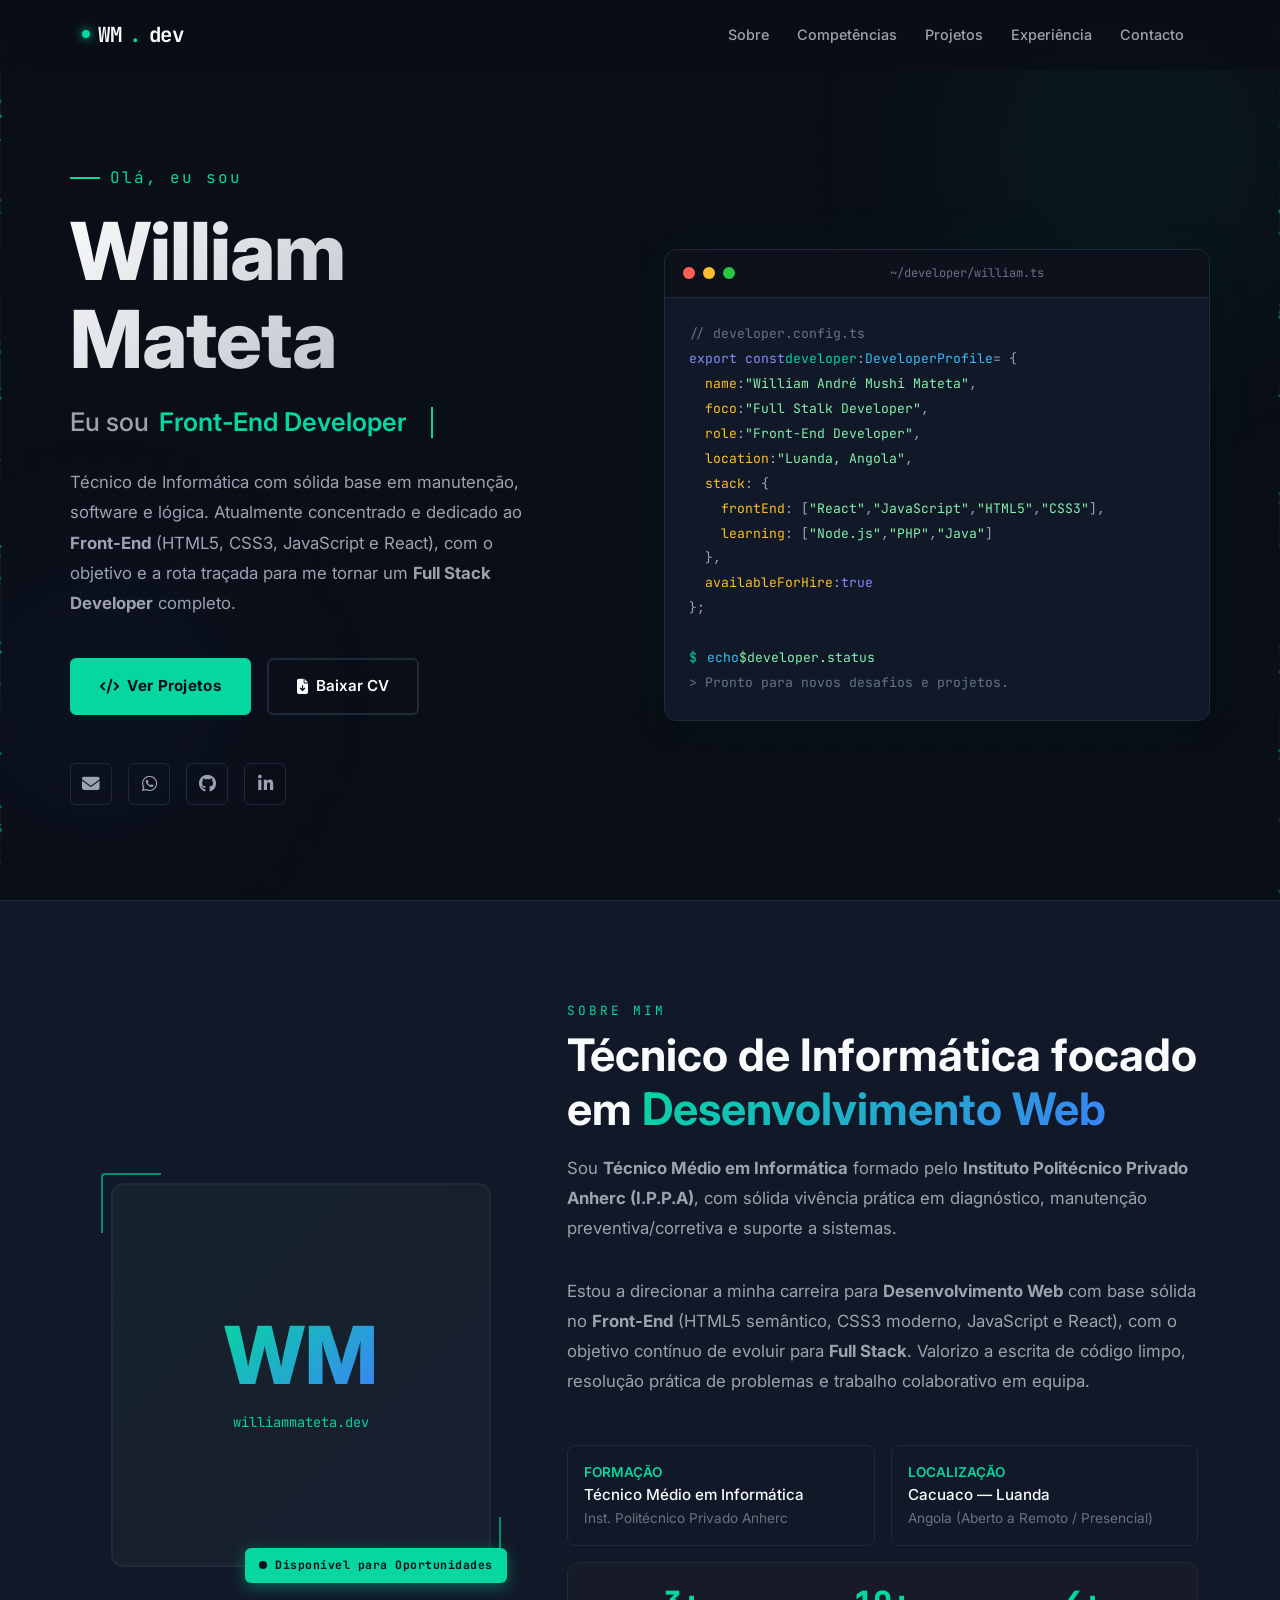
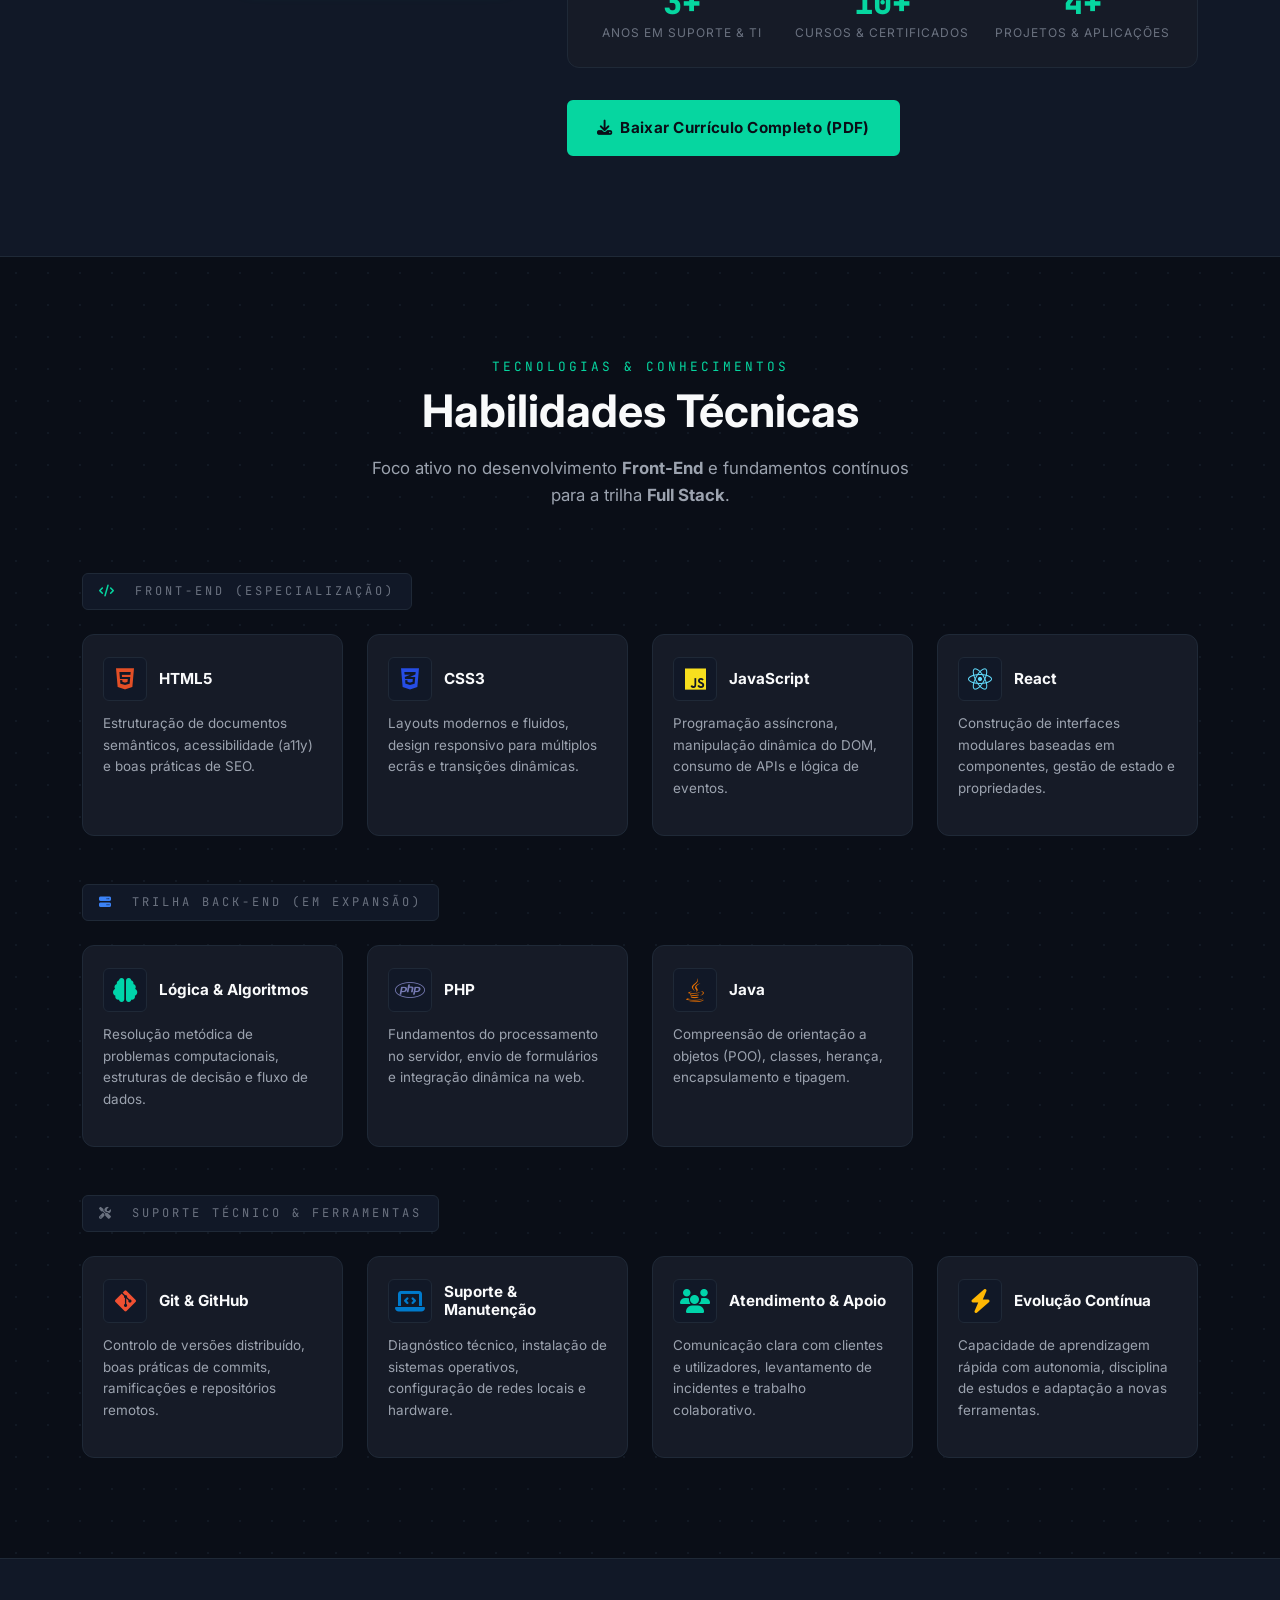
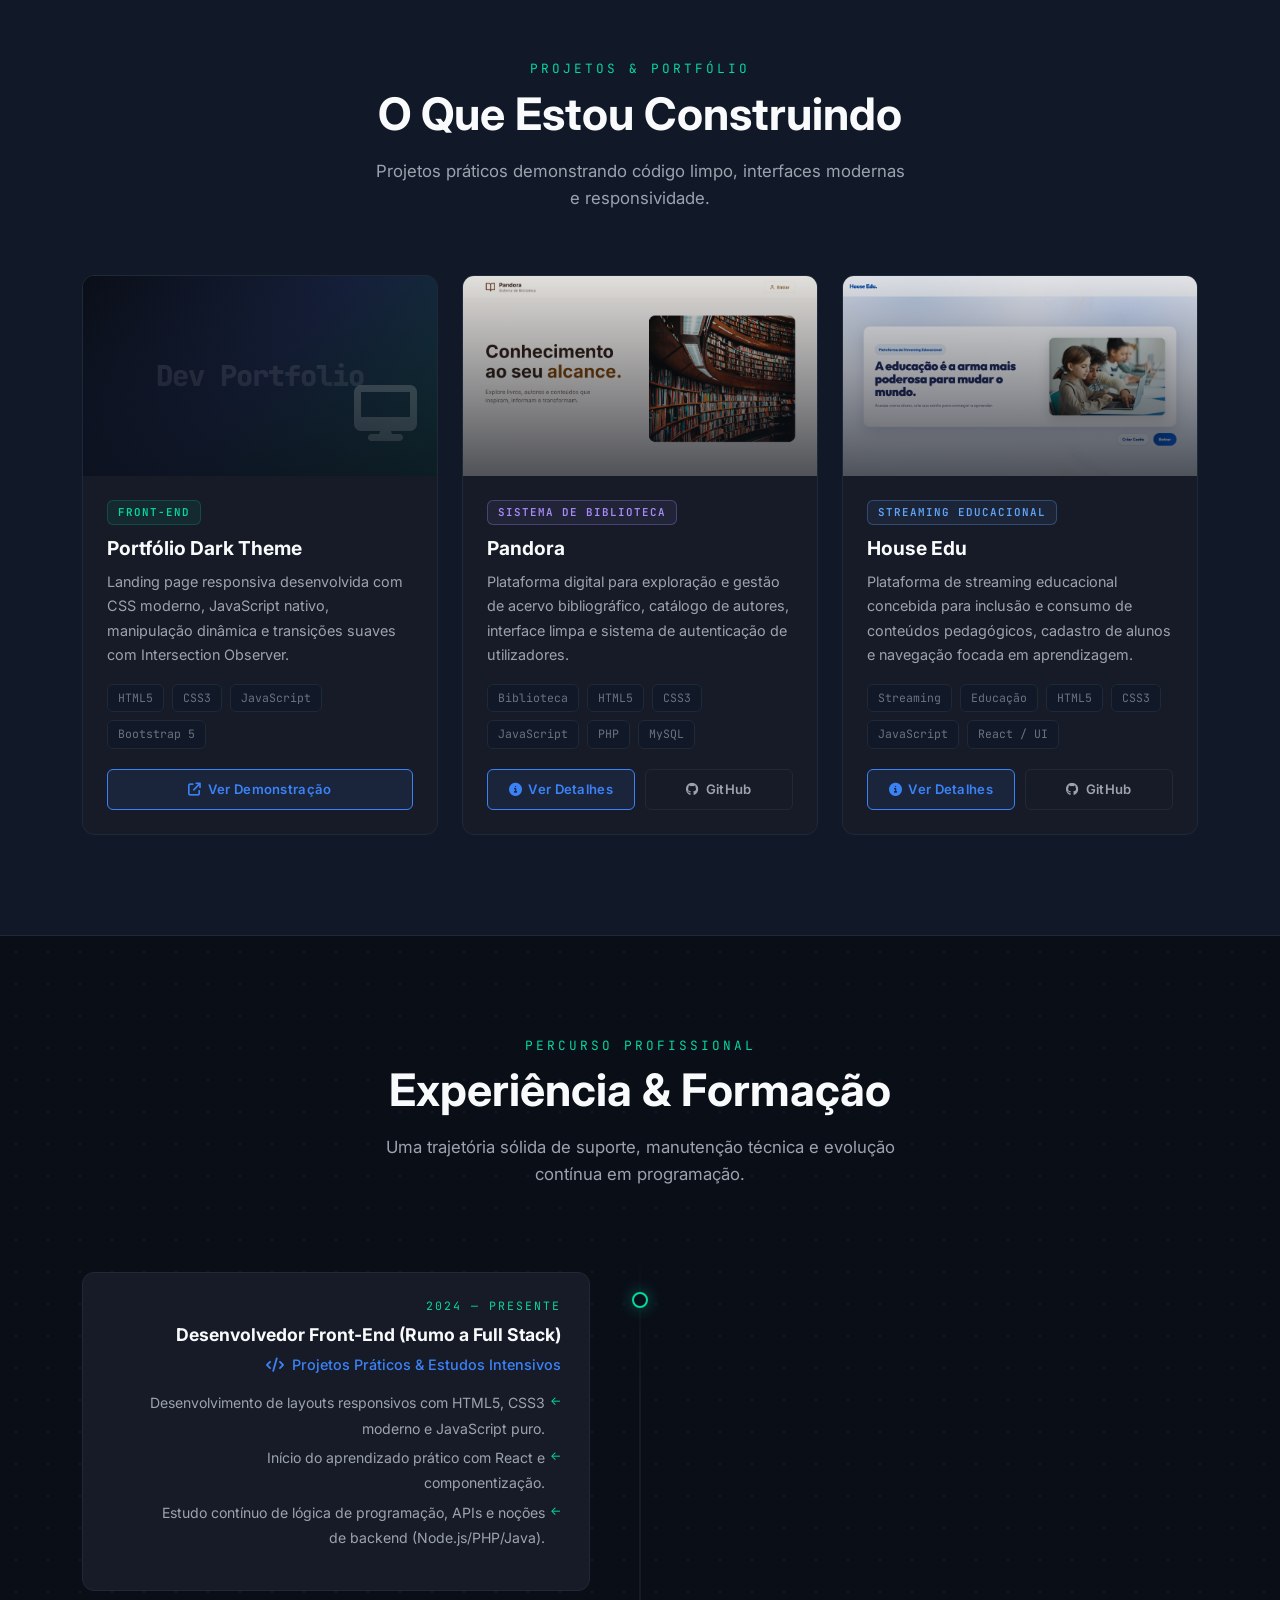
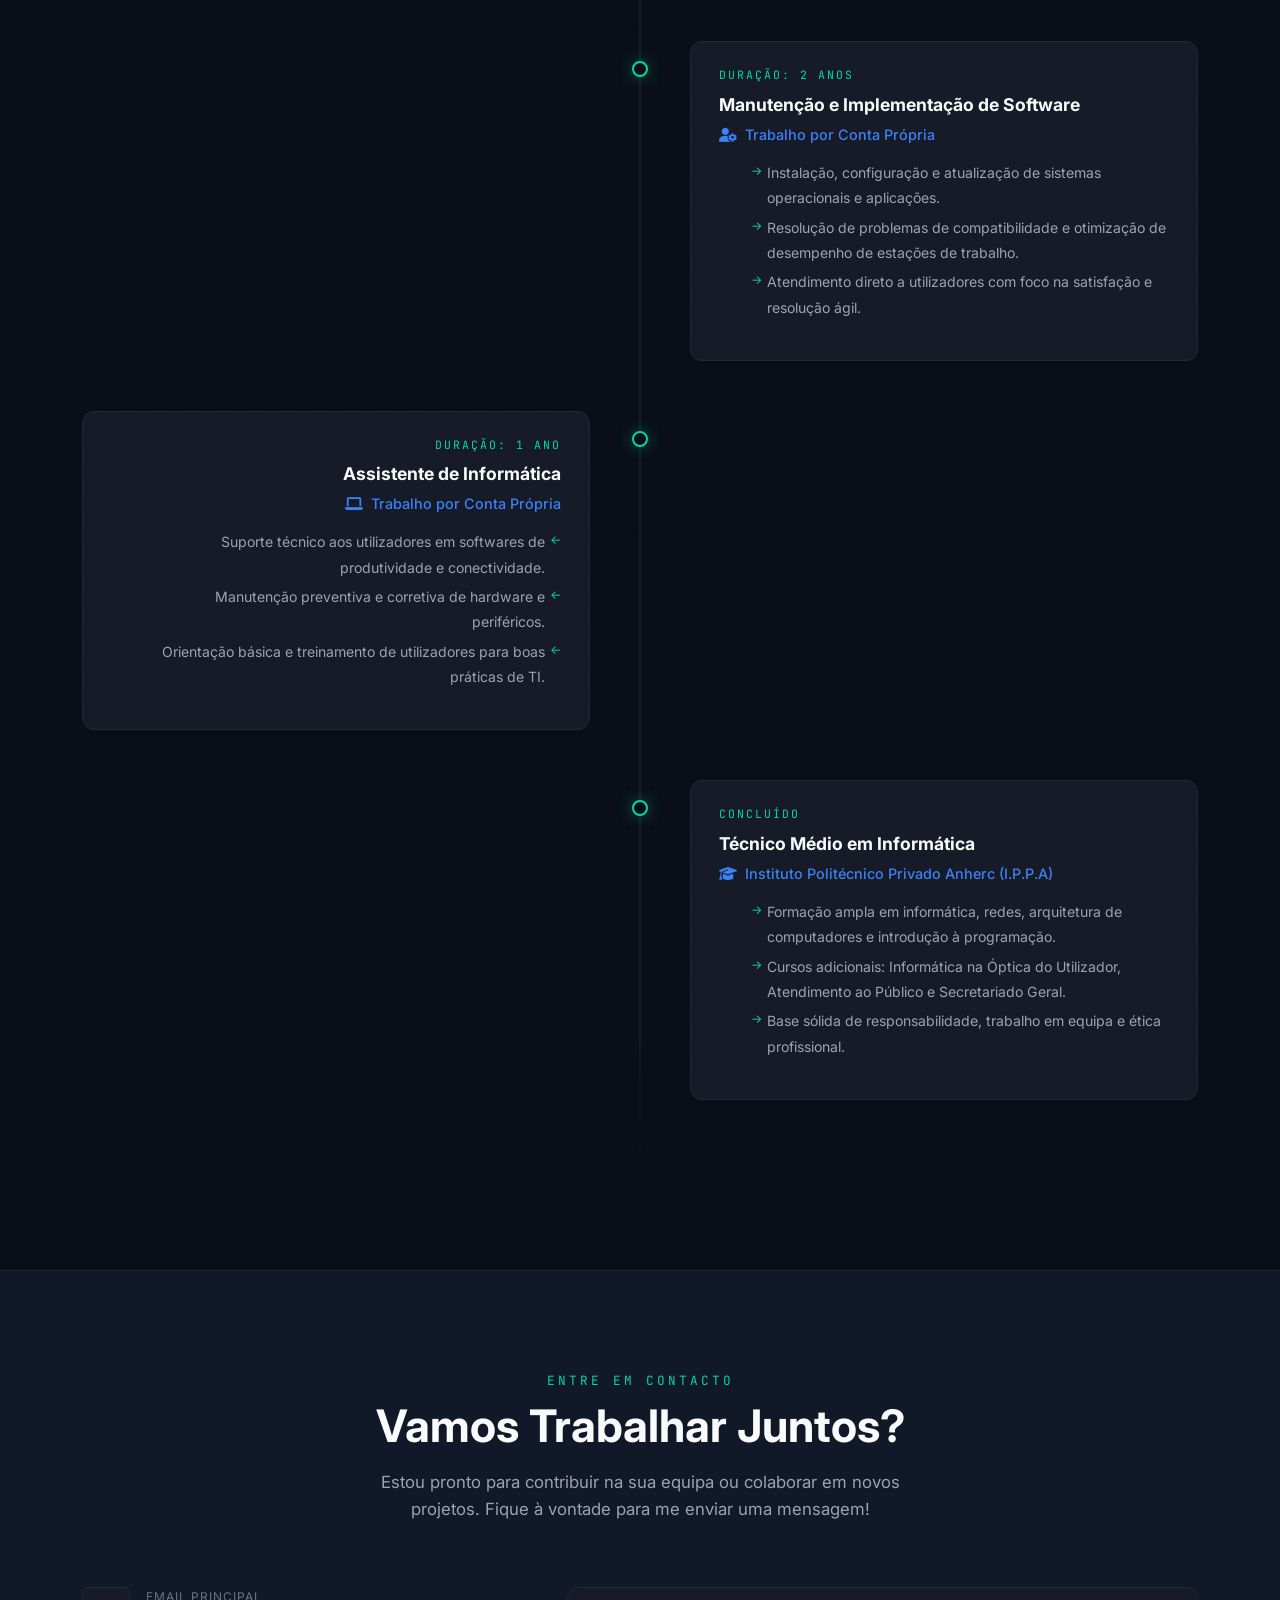
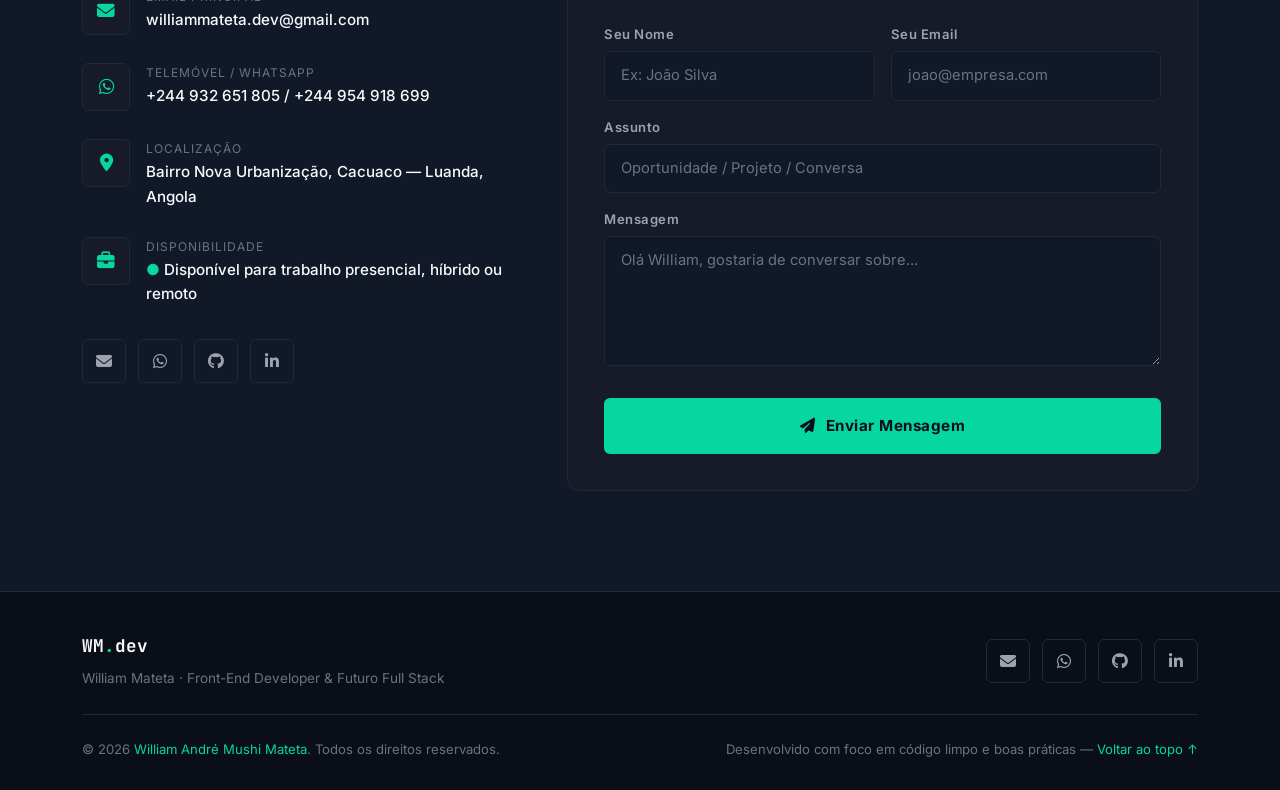
==== commit cf7dc04c: "versão boa" ====
--- a/portfolio/index.html
+++ b/portfolio/index.html
@@ -149,6 +149,10 @@
               <span class="t-string"> "William André Mushi Mateta"</span><span class="t-punct">,</span>
             </div>
             <div class="terminal-line">
+              &nbsp;&nbsp;<span class="t-param">foco</span><span class="t-punct">:</span>
+              <span class="t-string"> "Full Stalk Developer"</span><span class="t-punct">,</span>
+            </div>
+            <div class="terminal-line">
               &nbsp;&nbsp;<span class="t-param">role</span><span class="t-punct">:</span>
               <span class="t-string"> "Front-End Developer"</span><span class="t-punct">,</span>
             </div>
@@ -163,7 +167,7 @@
               &nbsp;&nbsp;&nbsp;&nbsp;<span class="t-param">frontEnd</span><span class="t-punct">: [</span><span class="t-string">"React"</span><span class="t-punct">,</span> <span class="t-string">"JavaScript"</span><span class="t-punct">,</span> <span class="t-string">"HTML5"</span><span class="t-punct">,</span> <span class="t-string">"CSS3"</span><span class="t-punct">],</span>
             </div>
             <div class="terminal-line">
-              &nbsp;&nbsp;&nbsp;&nbsp;<span class="t-param">learning</span><span class="t-punct">: [</span><span class="t-string">"Node.js"</span><span class="t-punct">,</span> <span class="t-string">"TypeScript"</span><span class="t-punct">,</span> <span class="t-string">"PHP"</span><span class="t-punct">,</span> <span class="t-string">"Java"</span><span class="t-punct">]</span>
+              &nbsp;&nbsp;&nbsp;&nbsp;<span class="t-param">learning</span><span class="t-punct">: [</span><span class="t-string">"Node.js"</span><span class="t-punct">,</span><span class="t-string">"PHP"</span><span class="t-punct">,</span> <span class="t-string">"Java"</span><span class="t-punct">]</span>
             </div>
             <div class="terminal-line">
               &nbsp;&nbsp;<span class="t-punct">},</span>
@@ -498,6 +502,7 @@
                 <i class="fa-solid fa-desktop"></i>
               </div>
             </div>
+            <div class="project-preview-overlay"></div>
           </div>
           <div class="project-body">
             <span class="project-category-badge">Front-End</span>
@@ -523,27 +528,38 @@
       <!-- Projeto 2: Pandora -->
       <div class="col-md-6 col-xl-4 reveal reveal-delay-2">
         <div class="project-card">
-          <div class="project-preview" style="background: linear-gradient(135deg, #1a0a2e 0%, #2d1b4e 50%, #8b5cf633 100%);">
-            <div class="project-preview-inner">
-              <div class="project-preview-name">Pandora</div>
-              <div class="project-preview-icon" aria-hidden="true">
-                <i class="fa-solid fa-box-open"></i>
-              </div>
-            </div>
-          </div>
+          <a href="projeto-pandora.html" class="project-preview" aria-label="Ver detalhes do projeto Pandora">
+            <img
+              src="Captura de tela 2026-09-24 110922.png"
+              alt="Screenshot do projeto Pandora — Sistema de Biblioteca"
+              loading="lazy"
+            />
+            <div class="project-preview-overlay"></div>
+          </a>
           <div class="project-body">
-            <span class="project-category-badge">Projeto Real</span>
-            <h3 class="project-title">Pandora</h3>
+            <span class="project-category-badge" style="color: #a78bfa; border-color: rgba(167,139,250,0.3); background: rgba(167,139,250,0.08);">
+              Sistema de Biblioteca
+            </span>
+            <h3 class="project-title">
+              <a href="projeto-pandora.html" style="color: inherit;">Pandora</a>
+            </h3>
             <p class="project-desc">
-              Projeto desenvolvido e publicado no GitHub. Acede ao repositório para explorar o código fonte, estrutura e funcionalidades implementadas.
+              Plataforma digital para exploração e gestão de acervo bibliográfico, catálogo de autores, interface limpa e sistema de autenticação de utilizadores.
             </p>
             <div class="project-tags">
-              <span class="project-tag">GitHub</span>
-              <span class="project-tag">Web</span>
+              <span class="project-tag">Biblioteca</span>
+              <span class="project-tag">HTML5</span>
+              <span class="project-tag">CSS3</span>
+              <span class="project-tag">JavaScript</span>
+              <span class="project-tag">PHP</span>
+              <span class="project-tag">MySQL</span>
             </div>
             <div class="project-links">
-              <a href="https://github.com/Groew-script/Pandora" target="_blank" rel="noopener noreferrer" class="btn-project btn-project-filled">
-                <i class="fa-brands fa-github"></i> Ver Repositório
+              <a href="projeto-pandora.html" class="btn-project btn-project-filled">
+                <i class="fa-solid fa-circle-info"></i> Ver Detalhes
+              </a>
+              <a href="https://github.com/Groew-script/Pandora" target="_blank" rel="noopener noreferrer" class="btn-project btn-project-outline" title="Ver código no GitHub">
+                <i class="fa-brands fa-github"></i> GitHub
               </a>
             </div>
           </div>
@@ -553,27 +569,38 @@
       <!-- Projeto 3: House-edu -->
       <div class="col-md-6 col-xl-4 reveal reveal-delay-3">
         <div class="project-card">
-          <div class="project-preview" style="background: linear-gradient(135deg, #0a1a2e 0%, #0f2a4e 50%, #3b82f633 100%);">
-            <div class="project-preview-inner">
-              <div class="project-preview-name">House-edu</div>
-              <div class="project-preview-icon" aria-hidden="true">
-                <i class="fa-solid fa-house-chimney"></i>
-              </div>
-            </div>
-          </div>
+          <a href="projeto-house-edu.html" class="project-preview" aria-label="Ver detalhes do projeto House Edu">
+            <img
+              src="Captura de tela 2026-09-24 110829.png"
+              alt="Screenshot do projeto House Edu — Plataforma de Streaming Educacional"
+              loading="lazy"
+            />
+            <div class="project-preview-overlay"></div>
+          </a>
           <div class="project-body">
-            <span class="project-category-badge">Projeto Real</span>
-            <h3 class="project-title">House Edu</h3>
+            <span class="project-category-badge" style="color: #60a5fa; border-color: rgba(96,165,250,0.3); background: rgba(96,165,250,0.08);">
+              Streaming Educacional
+            </span>
+            <h3 class="project-title">
+              <a href="projeto-house-edu.html" style="color: inherit;">House Edu</a>
+            </h3>
             <p class="project-desc">
-              Projeto desenvolvido e publicado no GitHub. Acede ao repositório para explorar o código fonte, estrutura e funcionalidades implementadas.
+              Plataforma de streaming educacional concebida para inclusão e consumo de conteúdos pedagógicos, cadastro de alunos e navegação focada em aprendizagem.
             </p>
             <div class="project-tags">
-              <span class="project-tag">GitHub</span>
-              <span class="project-tag">Web</span>
+              <span class="project-tag">Streaming</span>
+              <span class="project-tag">Educação</span>
+              <span class="project-tag">HTML5</span>
+              <span class="project-tag">CSS3</span>
+              <span class="project-tag">JavaScript</span>
+              <span class="project-tag">React / UI</span>
             </div>
             <div class="project-links">
-              <a href="https://github.com/Groew-script/House-edu" target="_blank" rel="noopener noreferrer" class="btn-project btn-project-filled">
-                <i class="fa-brands fa-github"></i> Ver Repositório
+              <a href="projeto-house-edu.html" class="btn-project btn-project-filled">
+                <i class="fa-solid fa-circle-info"></i> Ver Detalhes
+              </a>
+              <a href="https://github.com/Groew-script/House-edu" target="_blank" rel="noopener noreferrer" class="btn-project btn-project-outline" title="Ver código no GitHub">
+                <i class="fa-brands fa-github"></i> GitHub
               </a>
             </div>
           </div>
--- a/portfolio/style.css
+++ b/portfolio/style.css
@@ -799,6 +799,30 @@
   position: relative;
   padding-top: 56.25%;
   overflow: hidden;
+  background: var(--bg-surface);
+}
+
+.project-preview img {
+  position: absolute;
+  top: 0;
+  left: 0;
+  width: 100%;
+  height: 100%;
+  object-fit: cover;
+  object-position: top center;
+  transition: transform 0.4s ease;
+}
+
+.project-card:hover .project-preview img {
+  transform: scale(1.06);
+}
+
+.project-preview-overlay {
+  position: absolute;
+  inset: 0;
+  background: linear-gradient(180deg, rgba(10,14,23,0.1) 0%, rgba(10,14,23,0.7) 100%);
+  pointer-events: none;
+  z-index: 1;
 }
 
 .project-preview-inner {
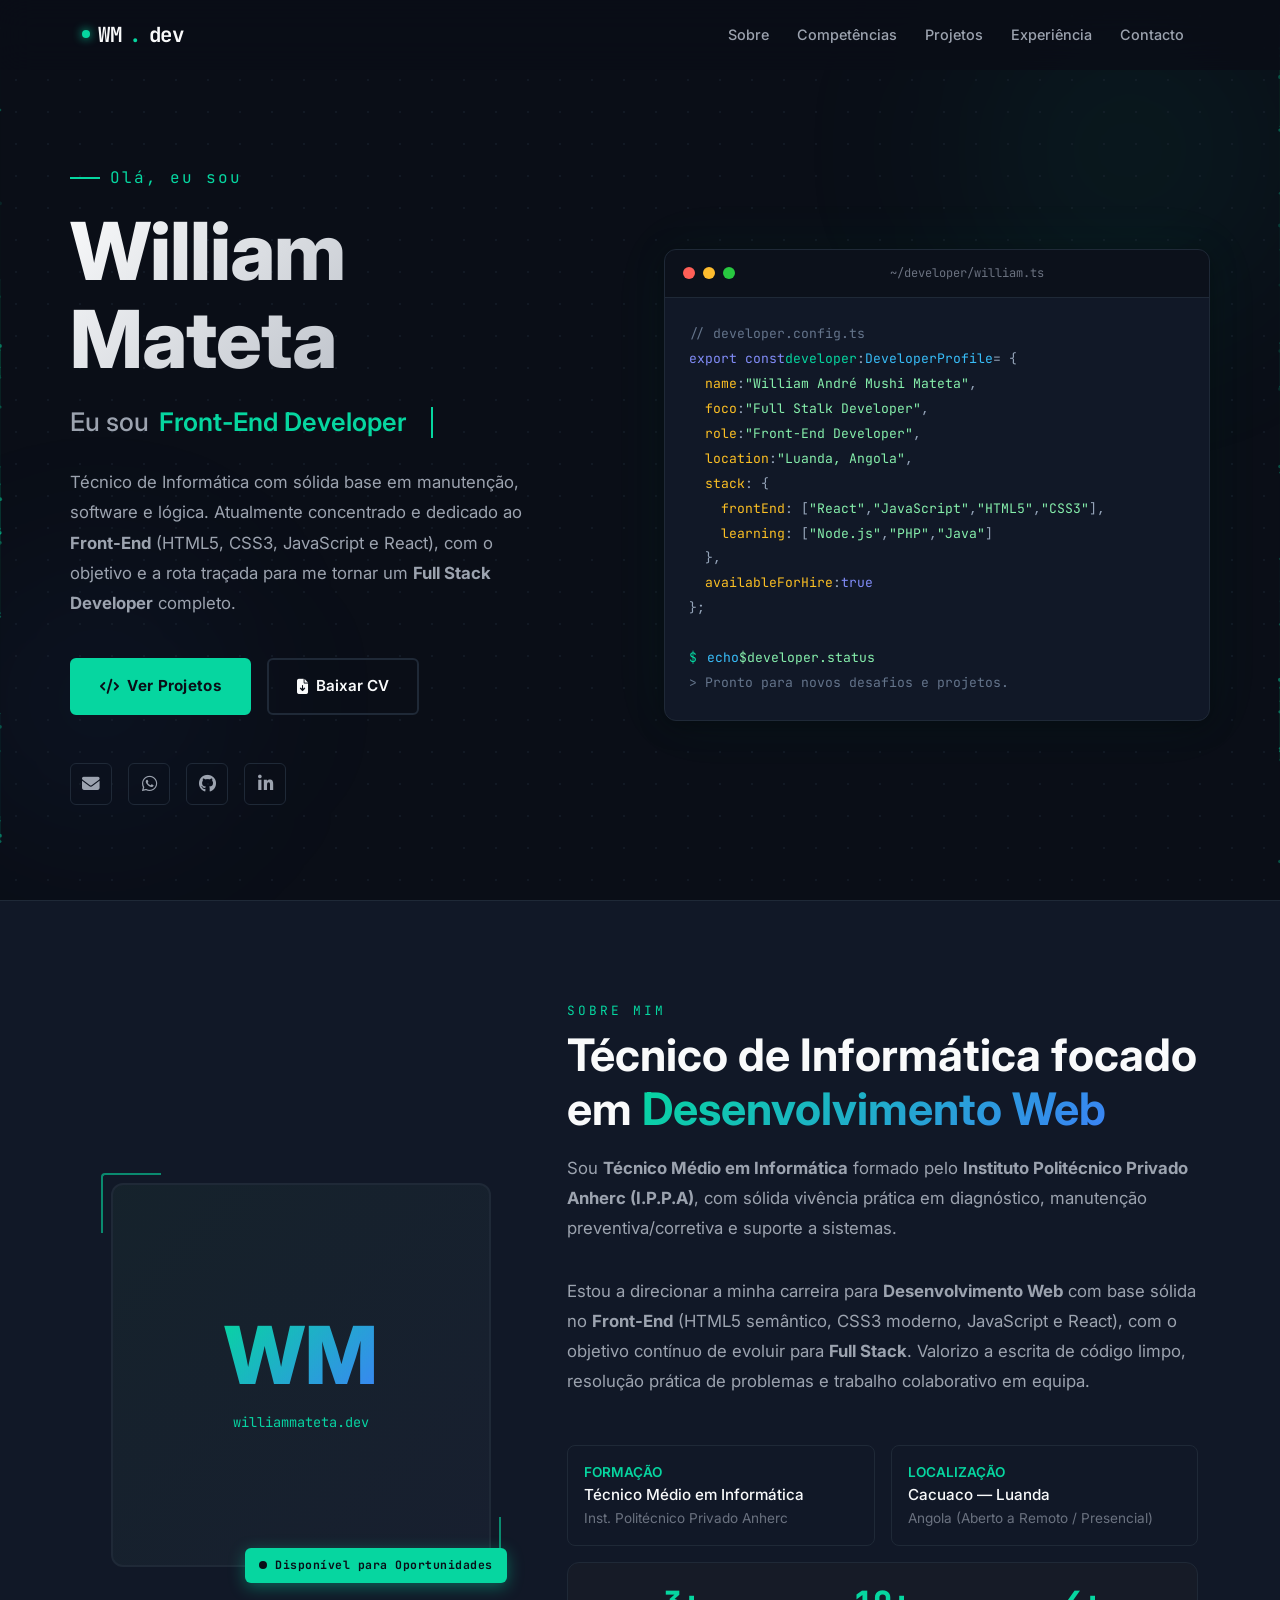
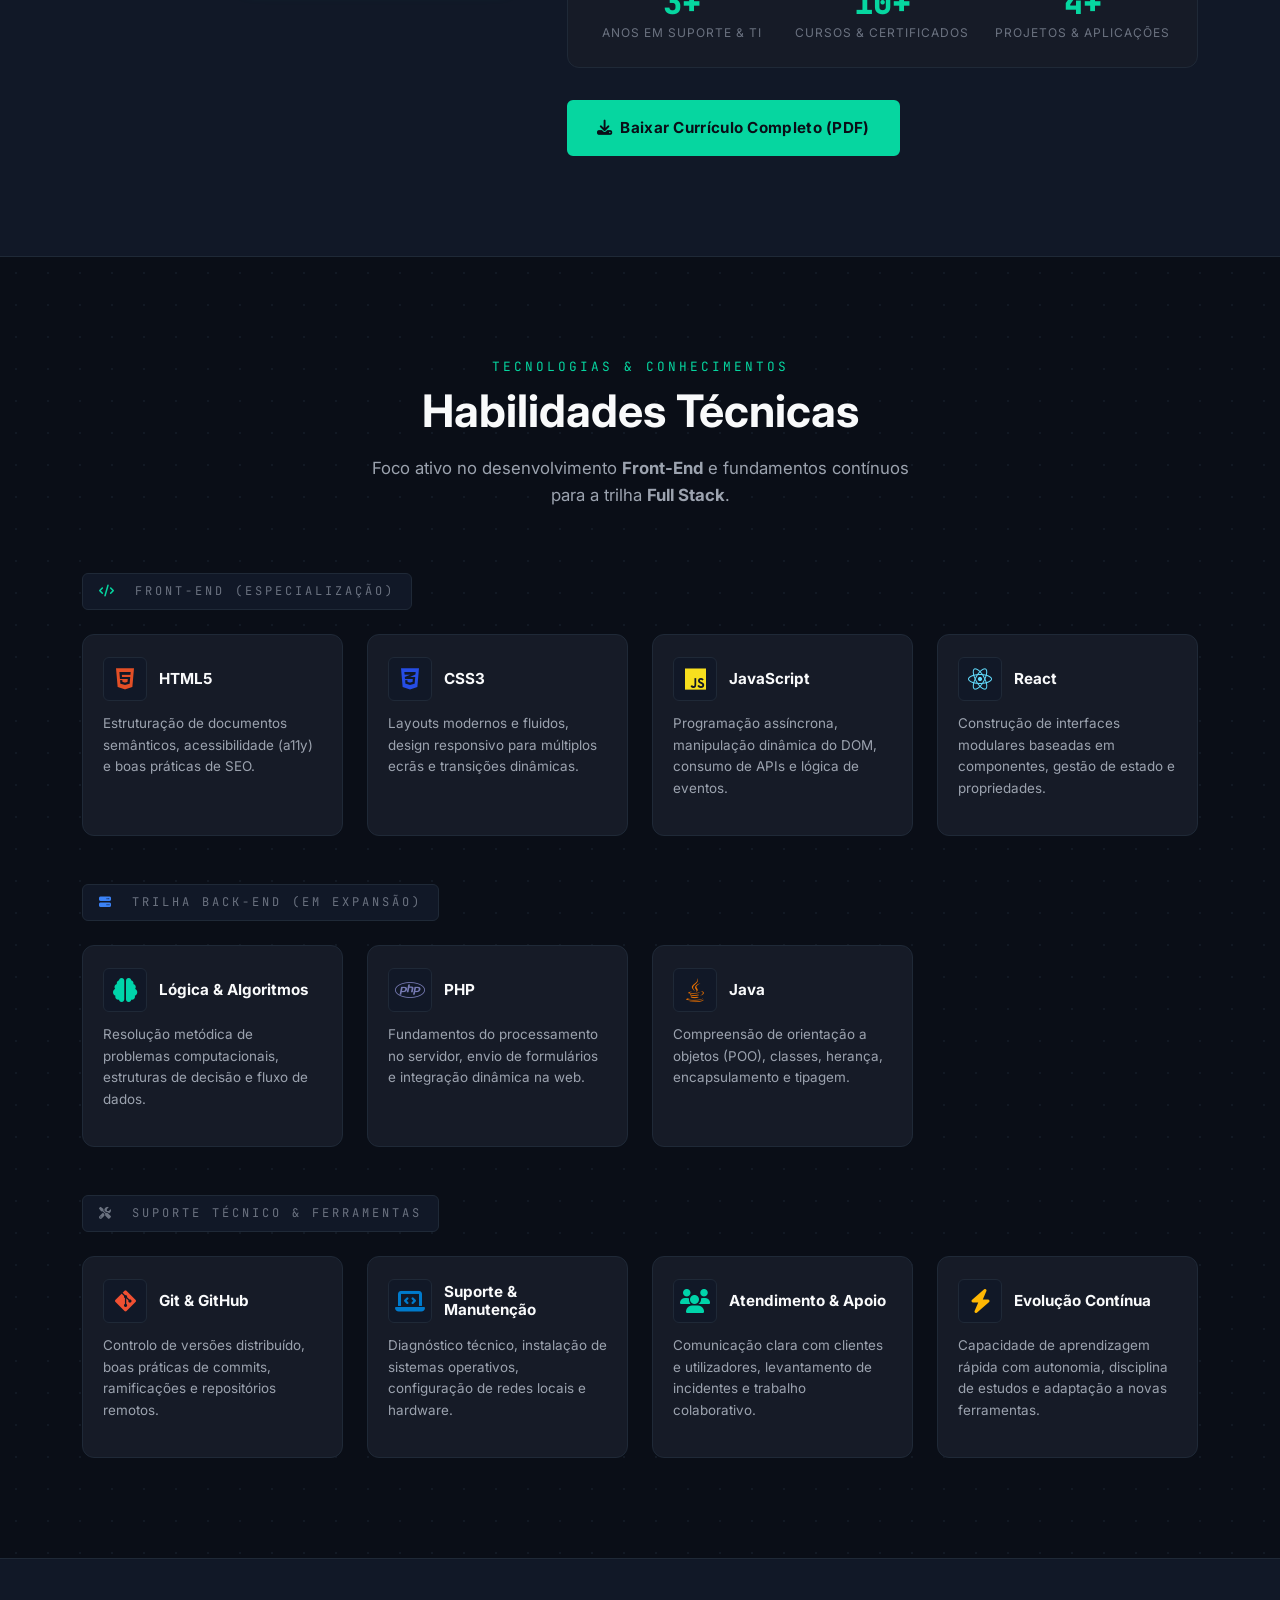
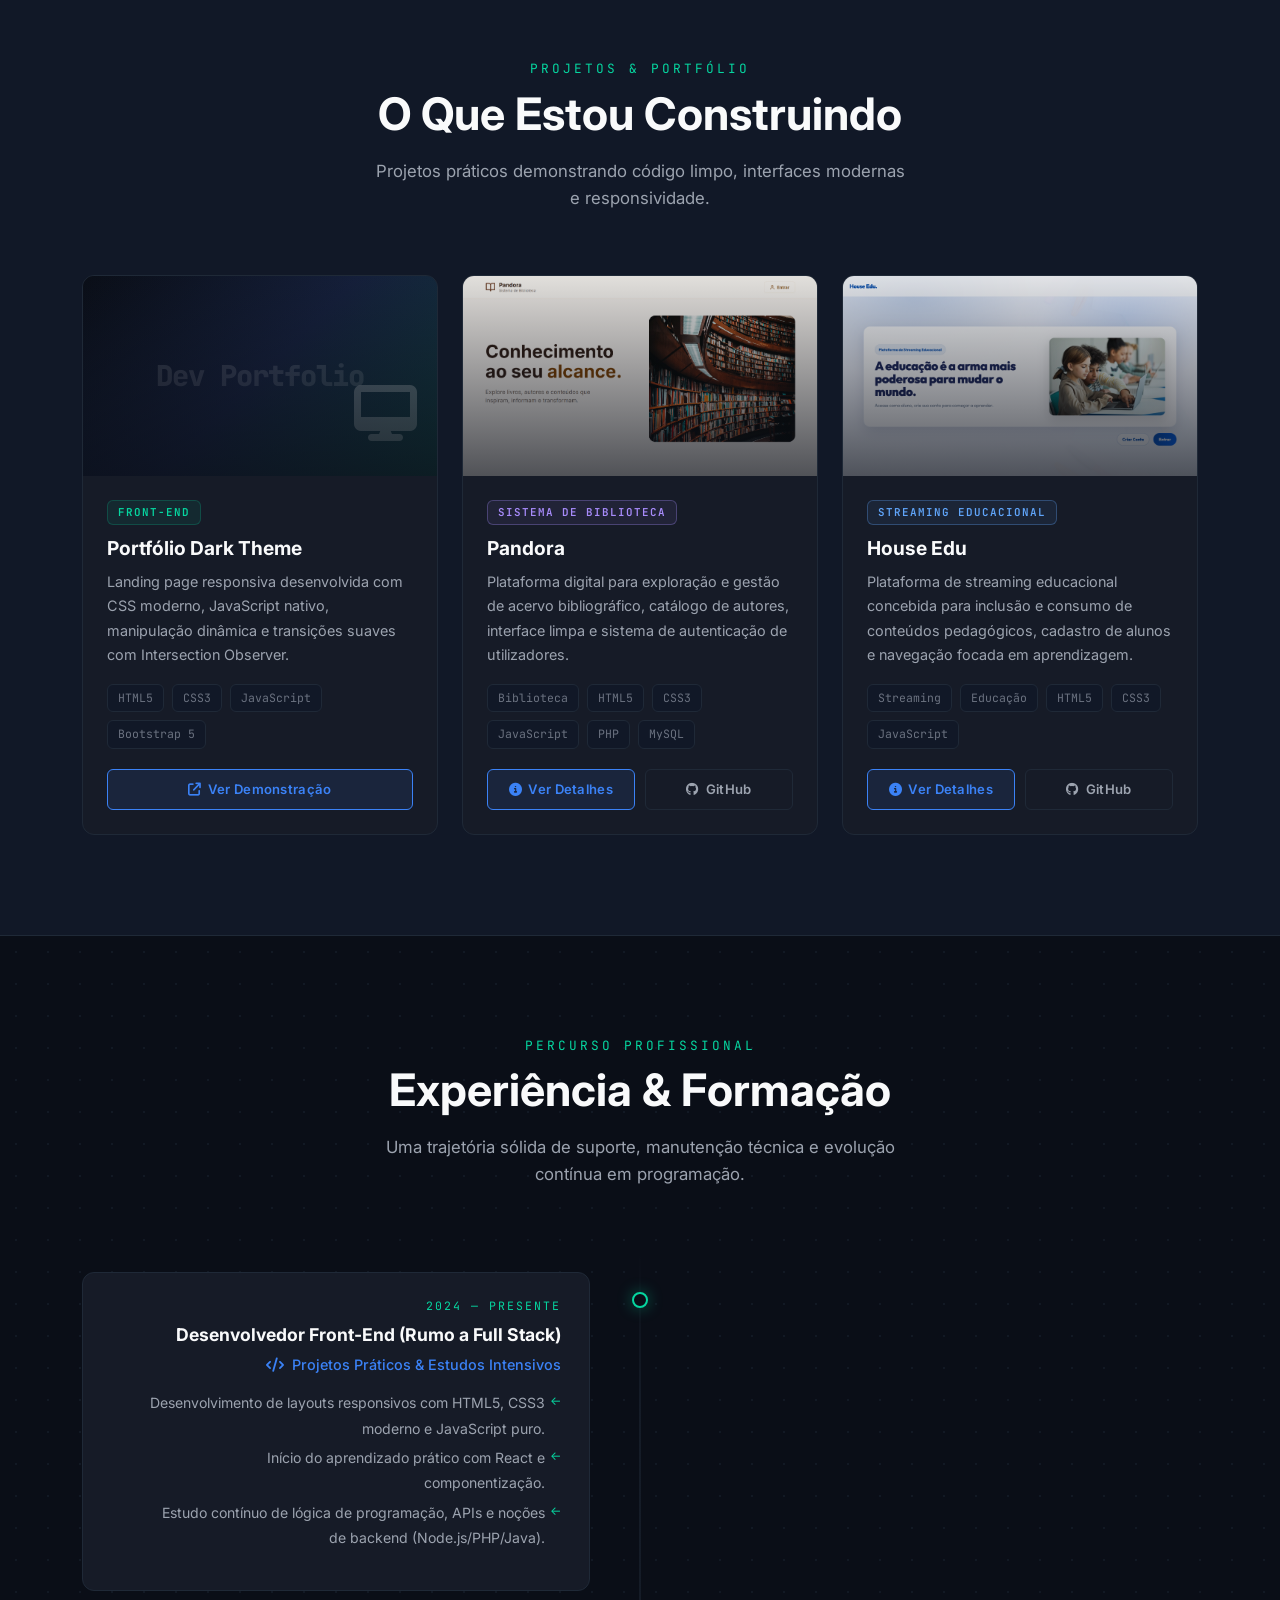
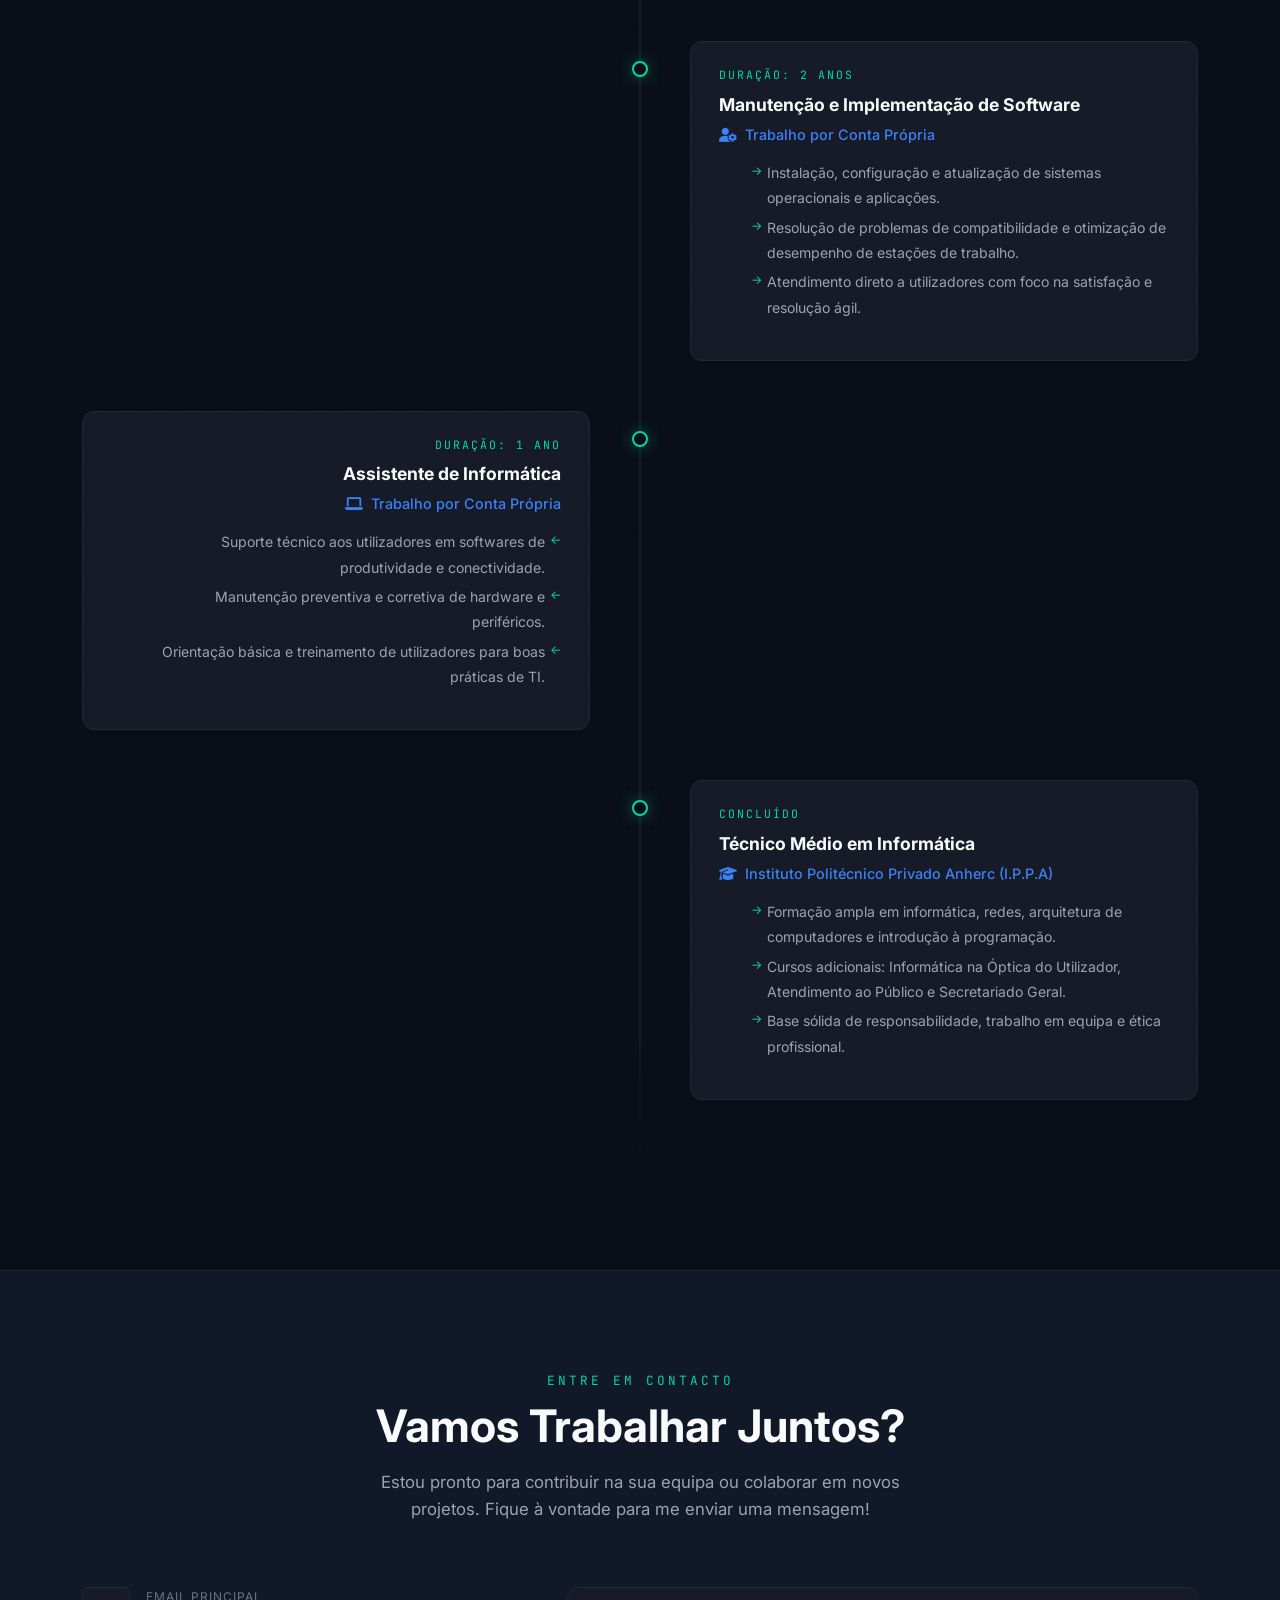
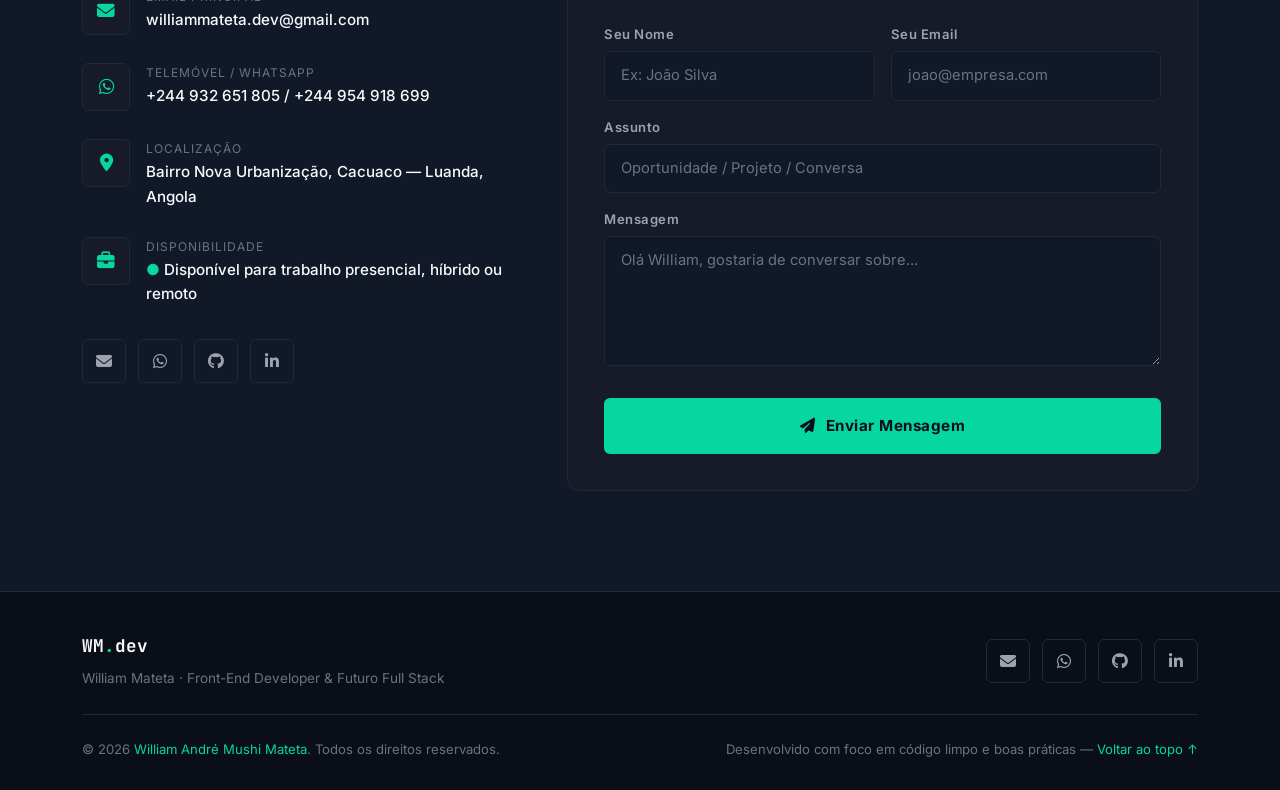
==== commit 08044ffe: "dei um" ====
--- a/portfolio/index.html
+++ b/portfolio/index.html
@@ -593,7 +593,6 @@
               <span class="project-tag">HTML5</span>
               <span class="project-tag">CSS3</span>
               <span class="project-tag">JavaScript</span>
-              <span class="project-tag">React / UI</span>
             </div>
             <div class="project-links">
               <a href="projeto-house-edu.html" class="btn-project btn-project-filled">
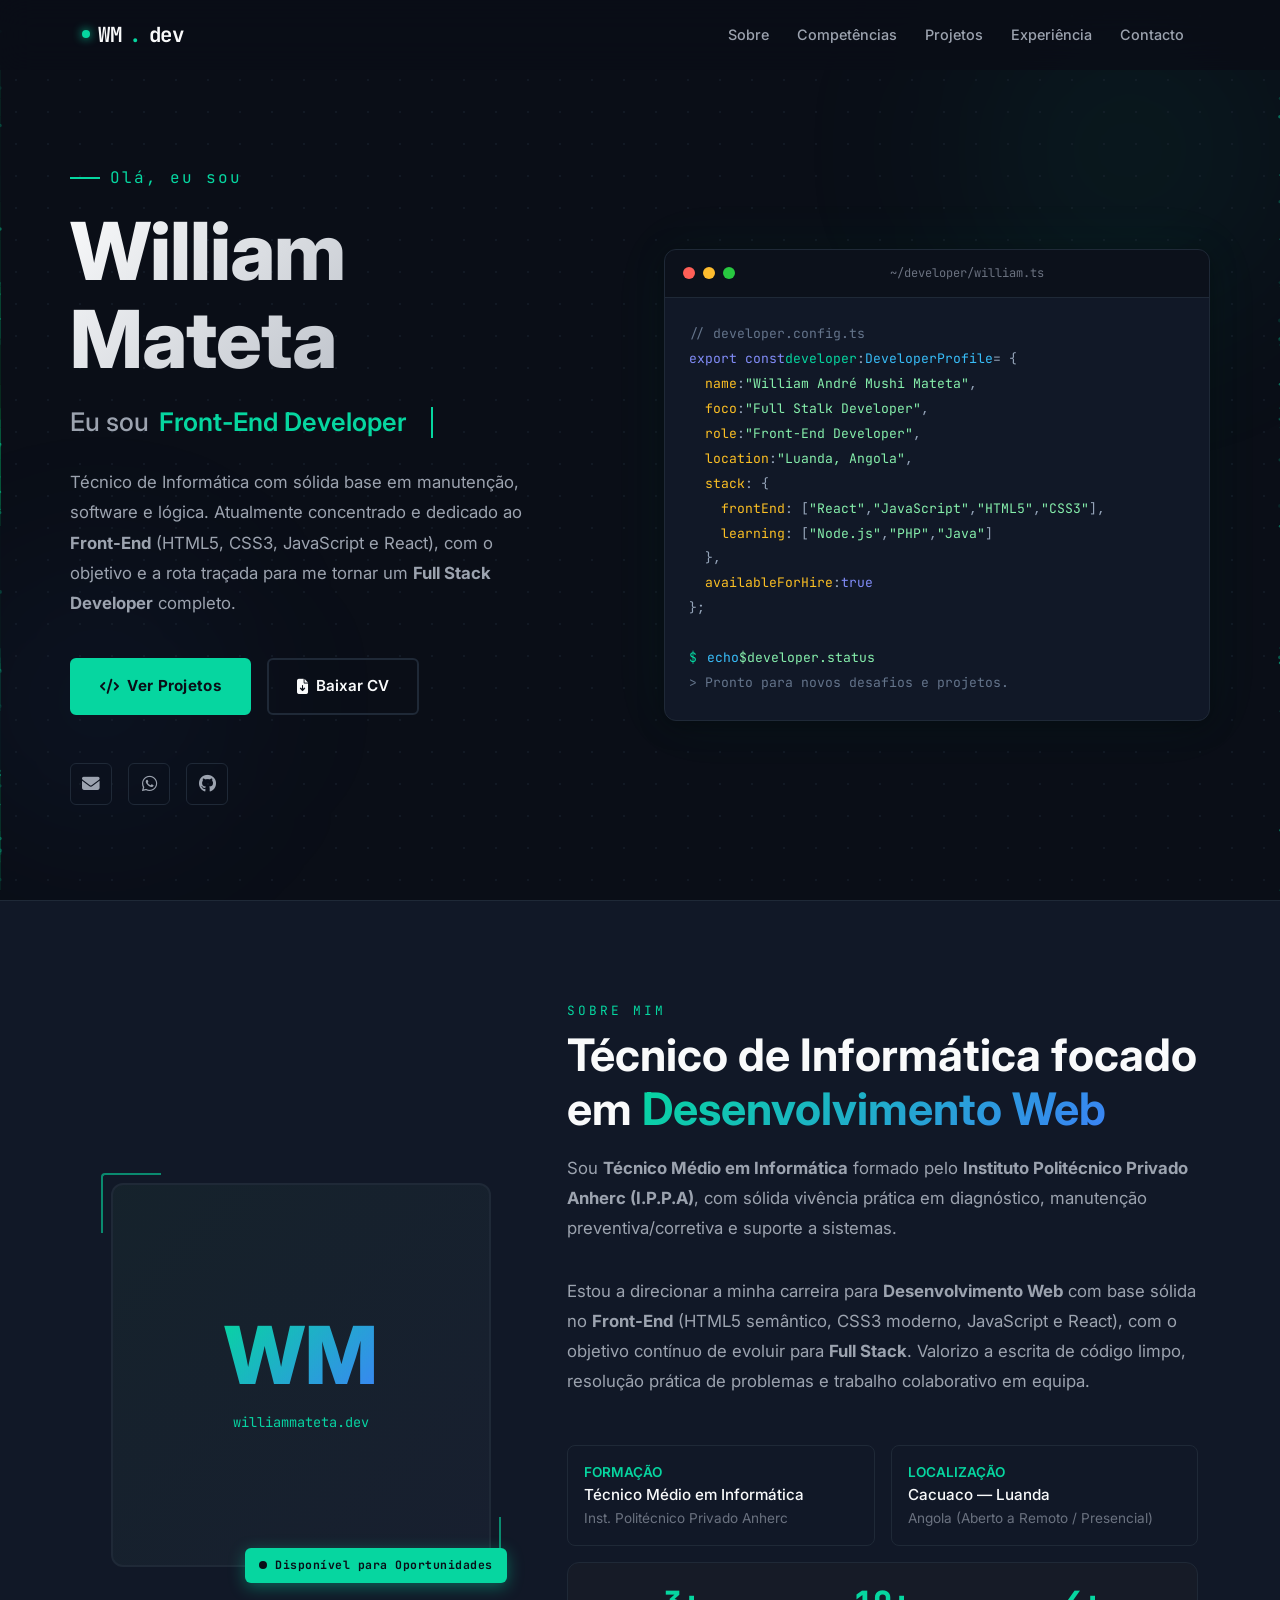
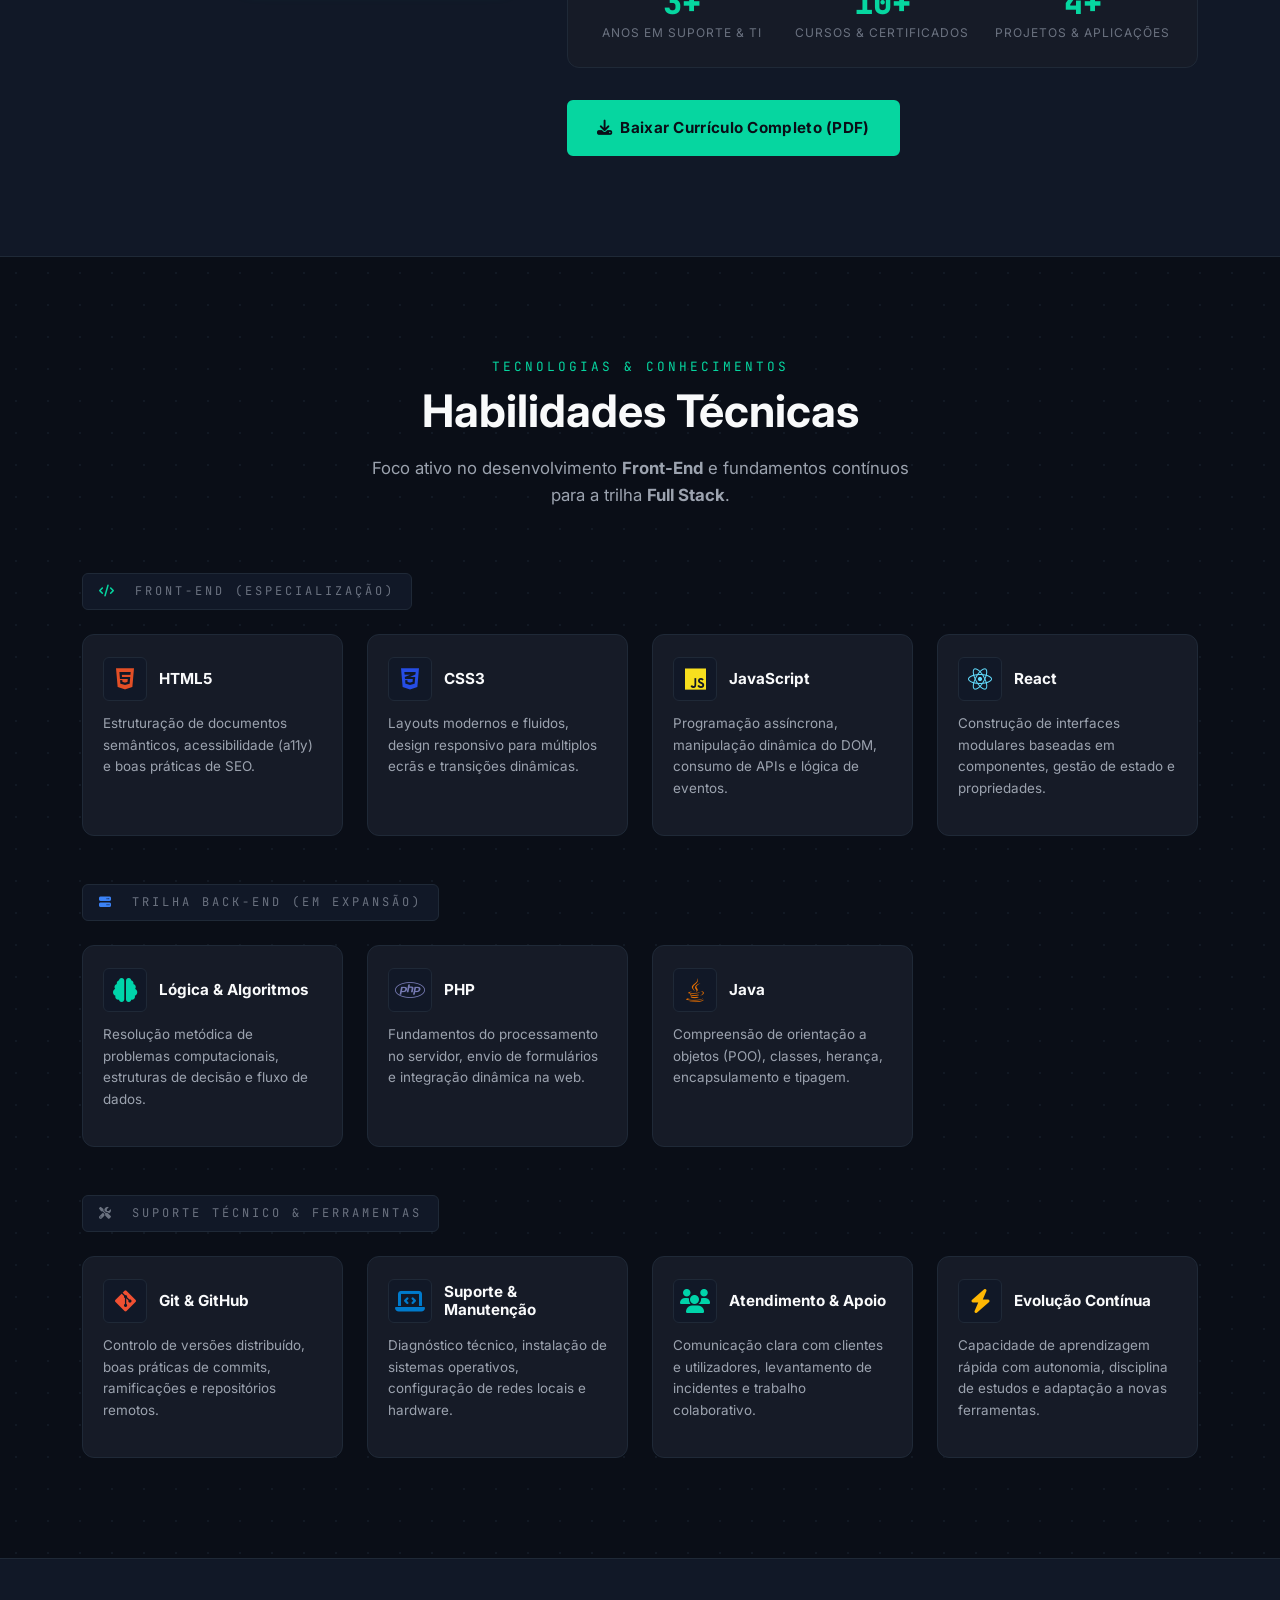
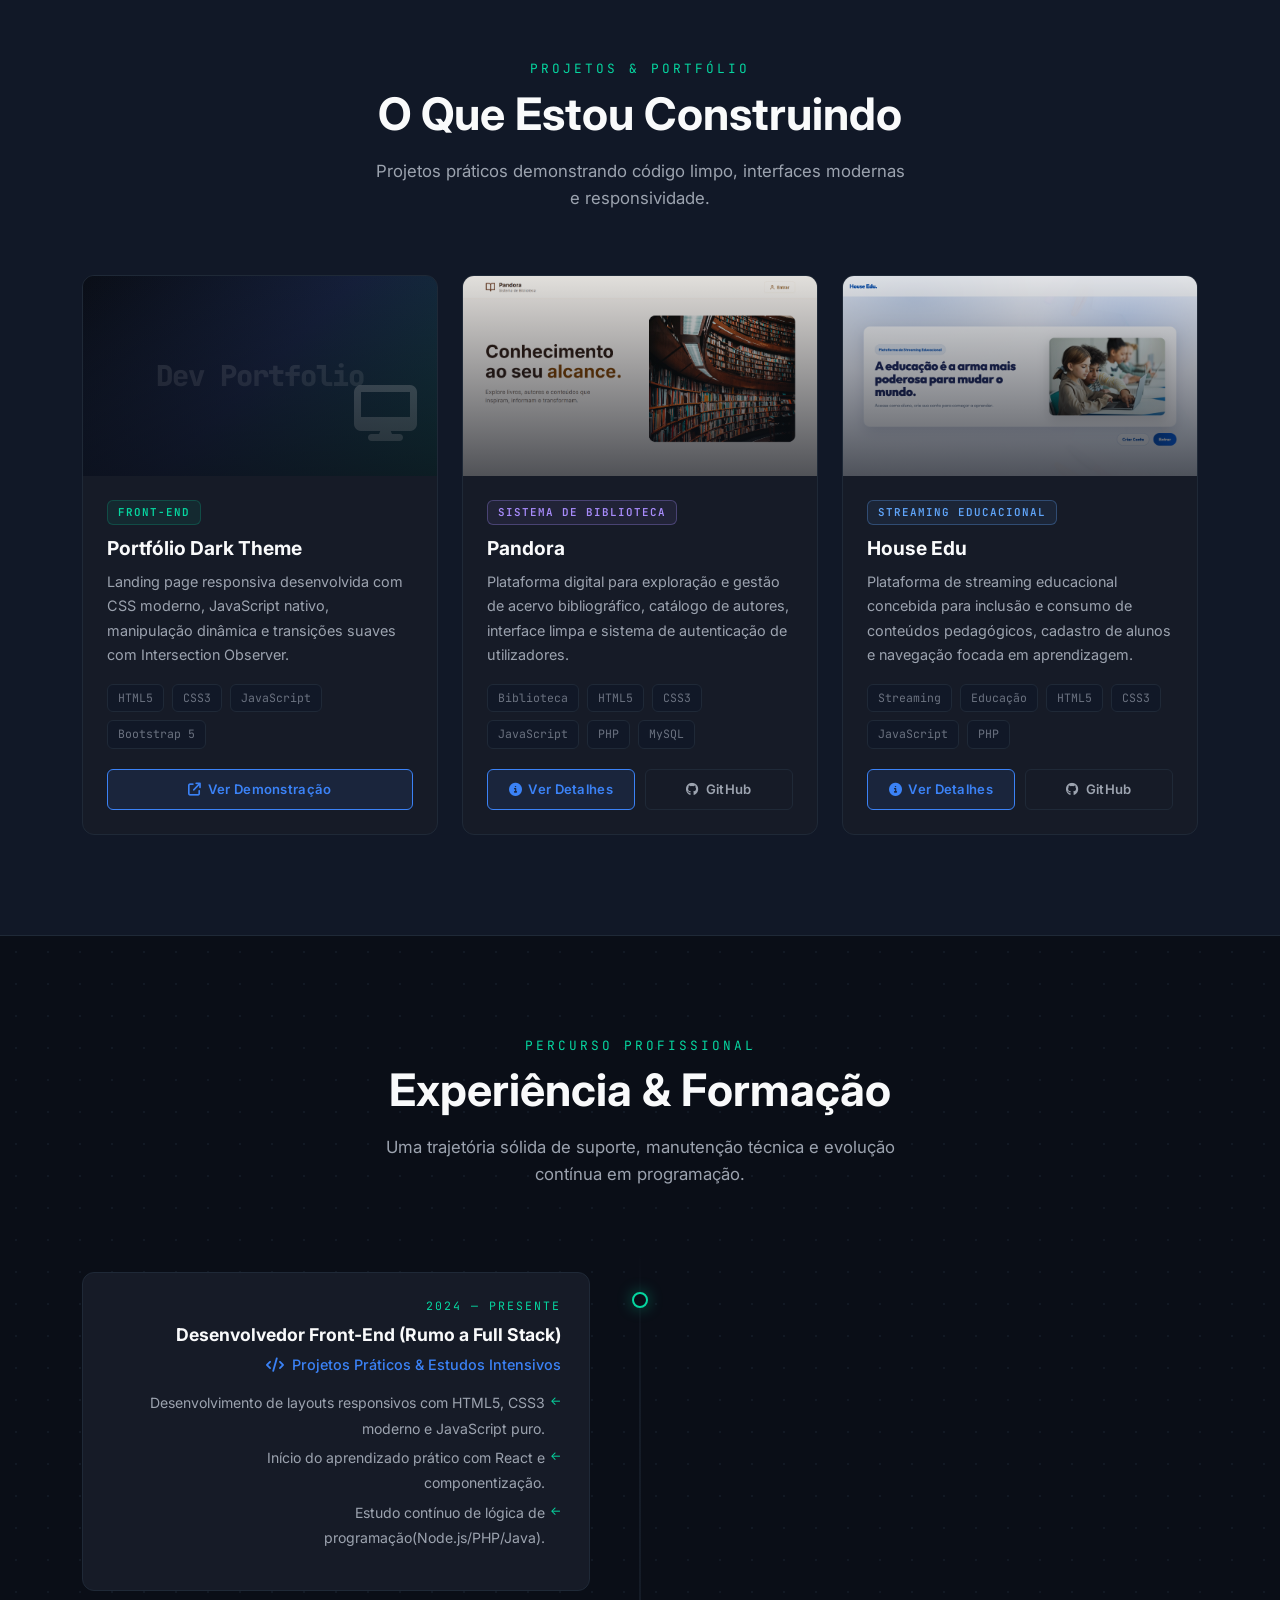
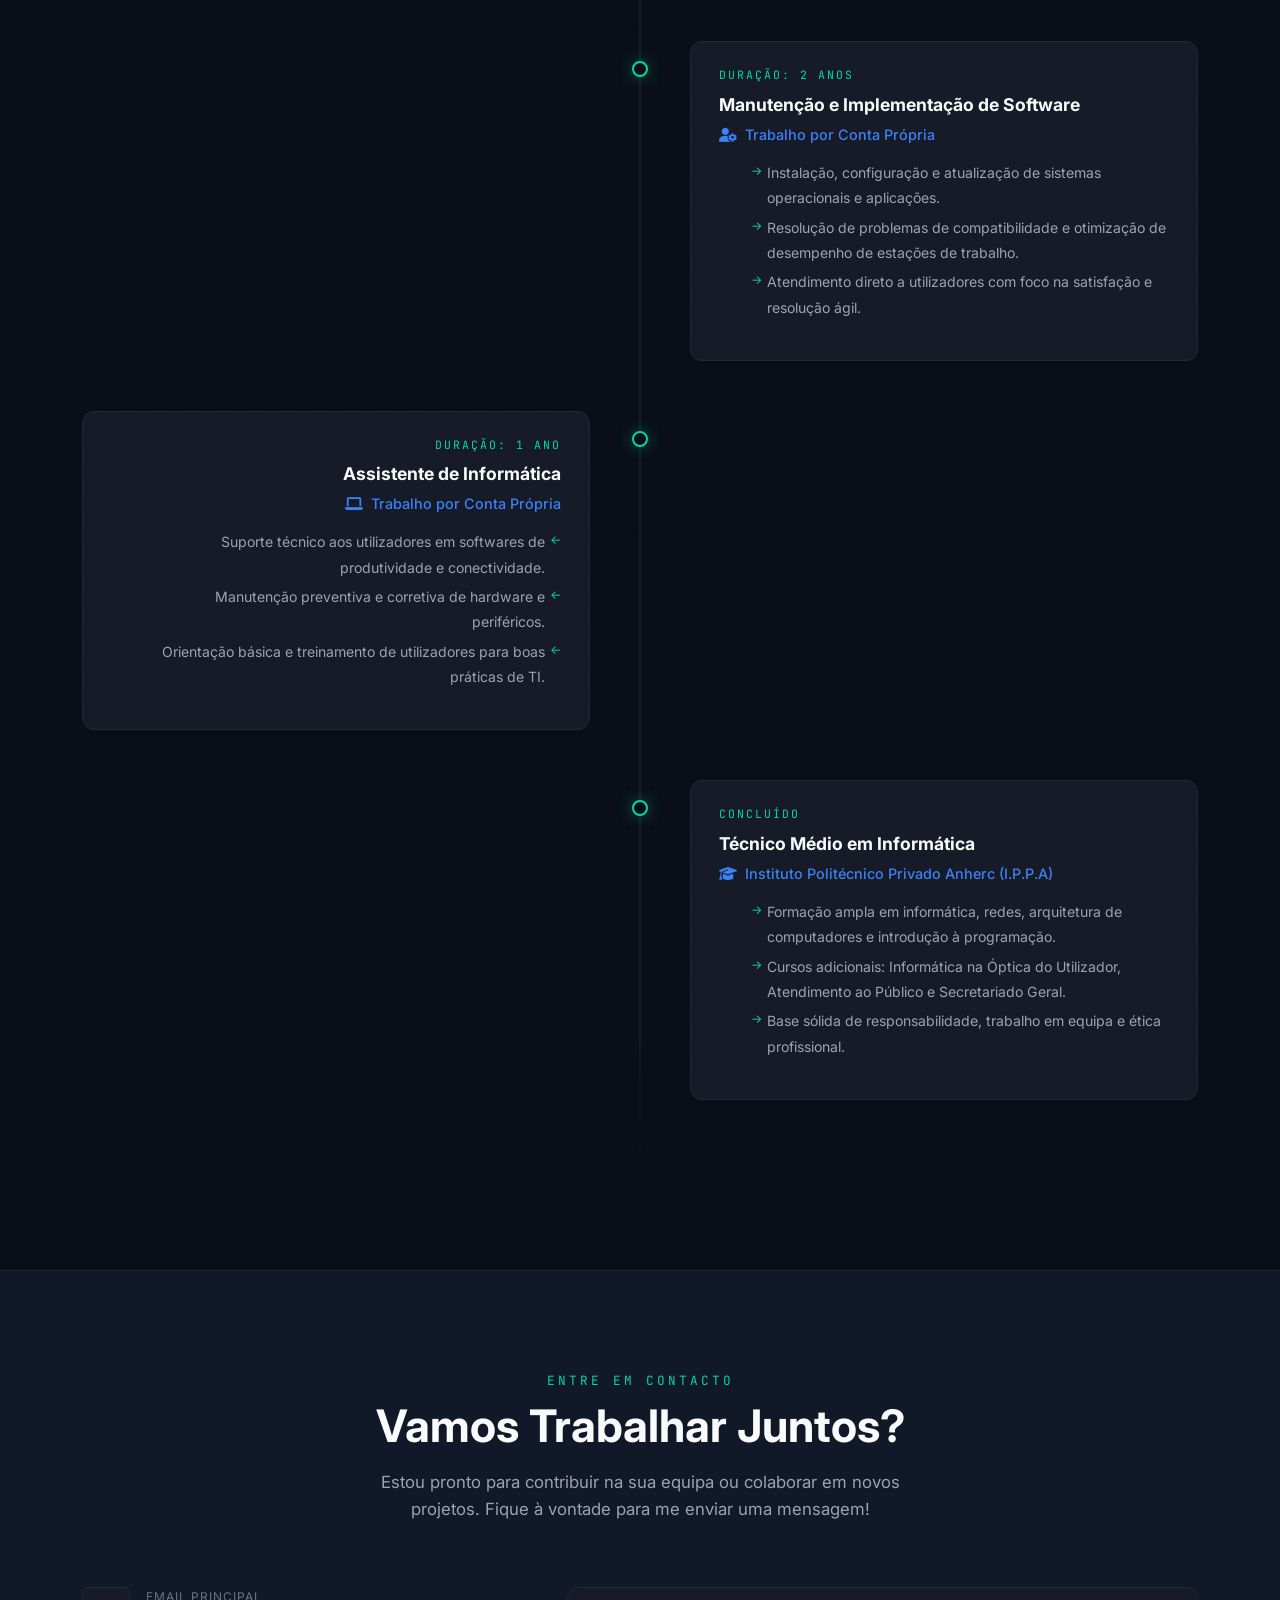
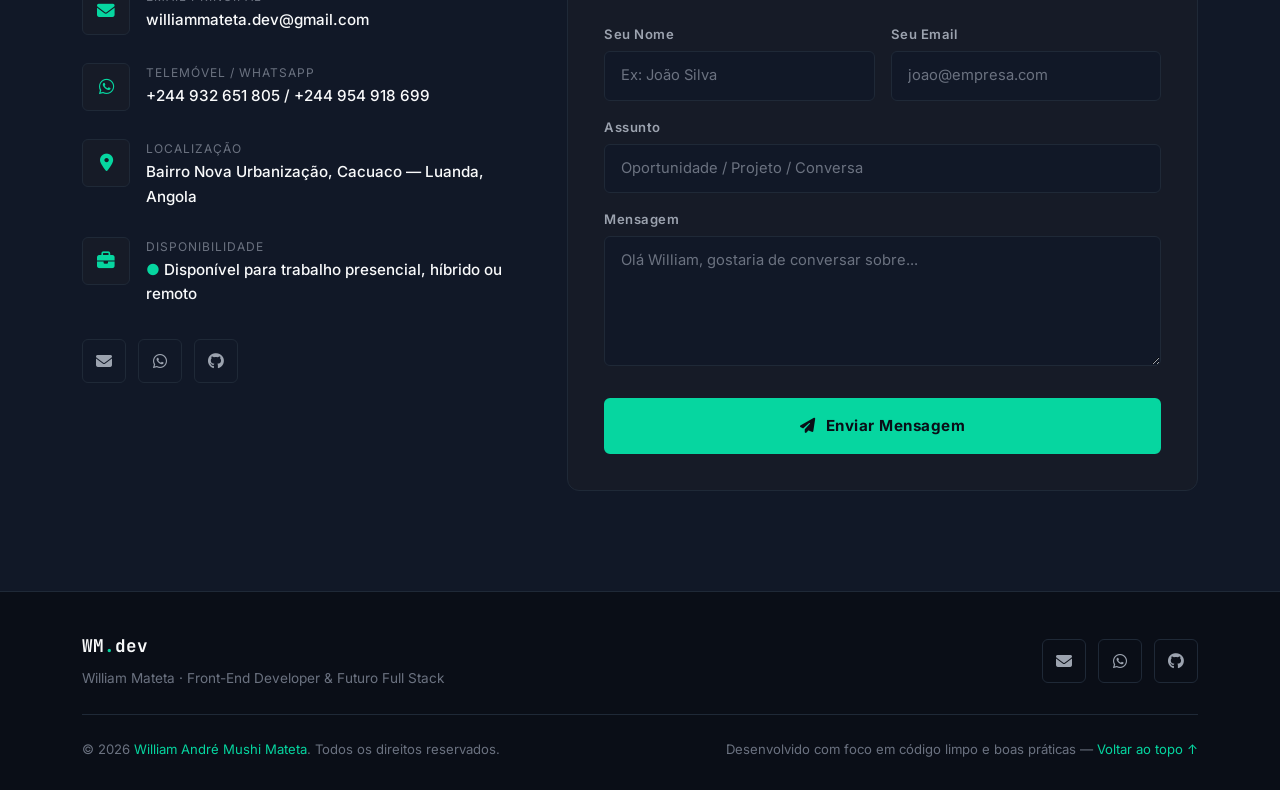
==== commit 652fd0f6: "Atual" ====
--- a/portfolio/index.html
+++ b/portfolio/index.html
@@ -115,9 +115,6 @@
           </a>
           <a href="https://github.com" target="_blank" rel="noopener noreferrer" class="social-link" aria-label="GitHub" title="GitHub">
             <i class="fa-brands fa-github"></i>
-          </a>
-          <a href="https://linkedin.com" target="_blank" rel="noopener noreferrer" class="social-link" aria-label="LinkedIn" title="LinkedIn">
-            <i class="fa-brands fa-linkedin-in"></i>
           </a>
         </div>
       </div>
@@ -593,6 +590,7 @@
               <span class="project-tag">HTML5</span>
               <span class="project-tag">CSS3</span>
               <span class="project-tag">JavaScript</span>
+              <span class="project-tag">PHP</span>
             </div>
             <div class="project-links">
               <a href="projeto-house-edu.html" class="btn-project btn-project-filled">
@@ -643,7 +641,7 @@
           <ul class="timeline-desc">
             <li>Desenvolvimento de layouts responsivos com HTML5, CSS3 moderno e JavaScript puro.</li>
             <li>Início do aprendizado prático com React e componentização.</li>
-            <li>Estudo contínuo de lógica de programação, APIs e noções de backend (Node.js/PHP/Java).</li>
+            <li>Estudo contínuo de lógica de programação(Node.js/PHP/Java).</li>
           </ul>
         </div>
       </div>
@@ -781,9 +779,6 @@
           </a>
           <a href="https://github.com" target="_blank" rel="noopener noreferrer" class="contact-social-link" aria-label="GitHub" title="GitHub">
             <i class="fa-brands fa-github"></i>
-          </a>
-          <a href="https://linkedin.com" target="_blank" rel="noopener noreferrer" class="contact-social-link" aria-label="LinkedIn" title="LinkedIn">
-            <i class="fa-brands fa-linkedin-in"></i>
           </a>
         </div>
 
@@ -877,9 +872,6 @@
           <a href="https://github.com" target="_blank" rel="noopener noreferrer" class="contact-social-link" aria-label="GitHub">
             <i class="fa-brands fa-github"></i>
           </a>
-          <a href="https://linkedin.com" target="_blank" rel="noopener noreferrer" class="contact-social-link" aria-label="LinkedIn">
-            <i class="fa-brands fa-linkedin-in"></i>
-          </a>
         </div>
       </div>
     </div>
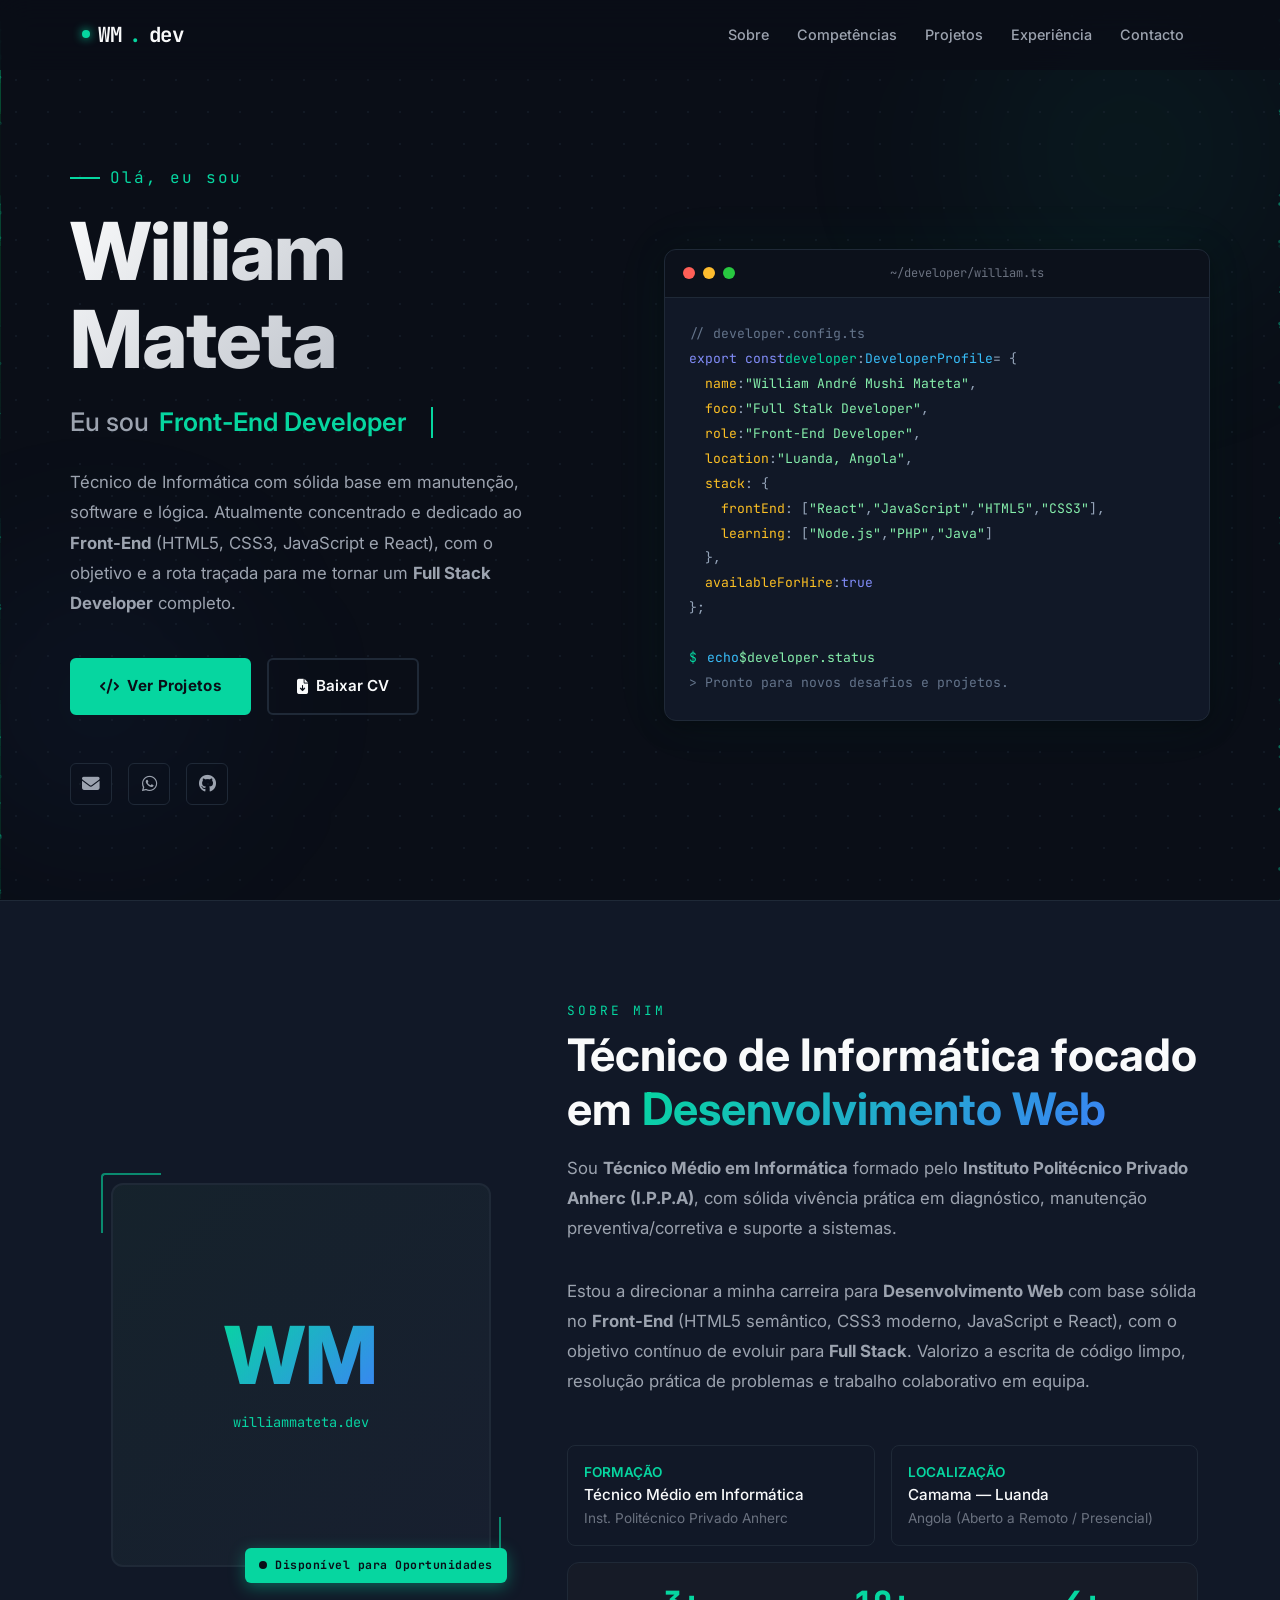
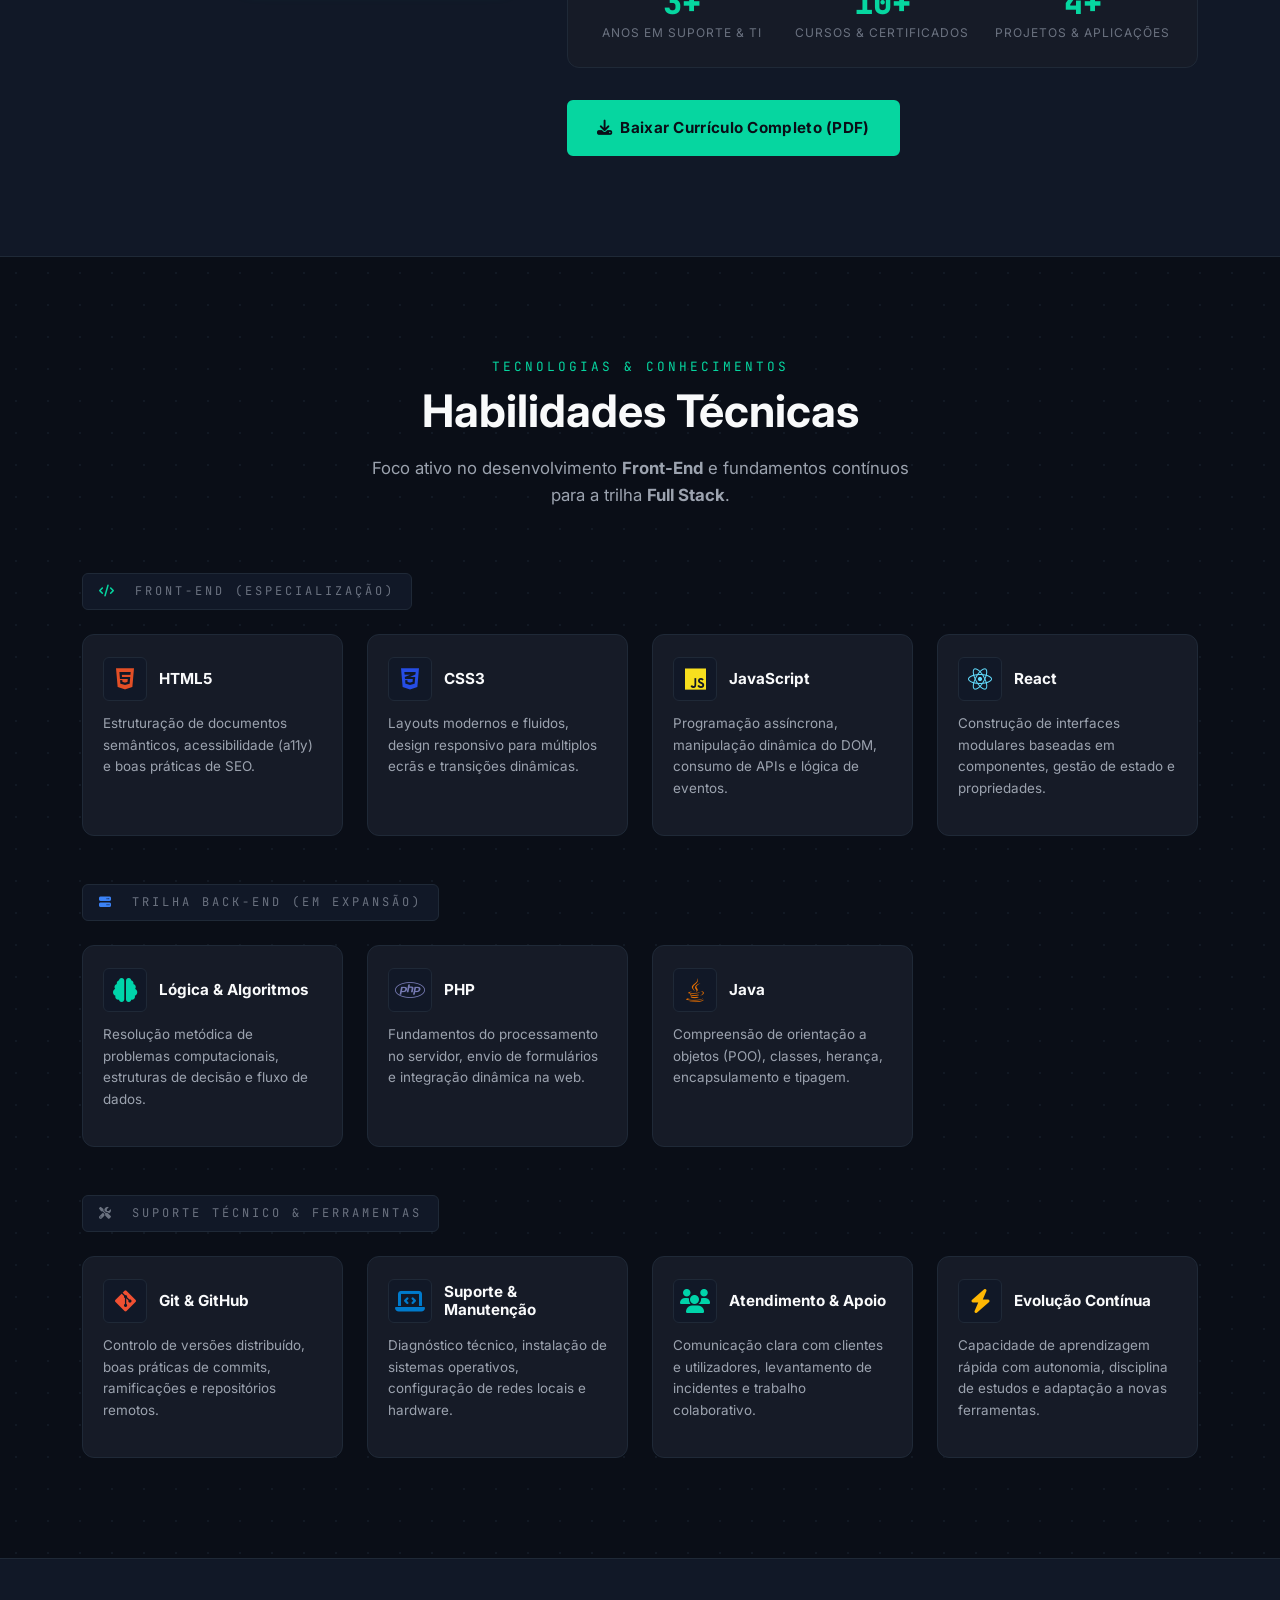
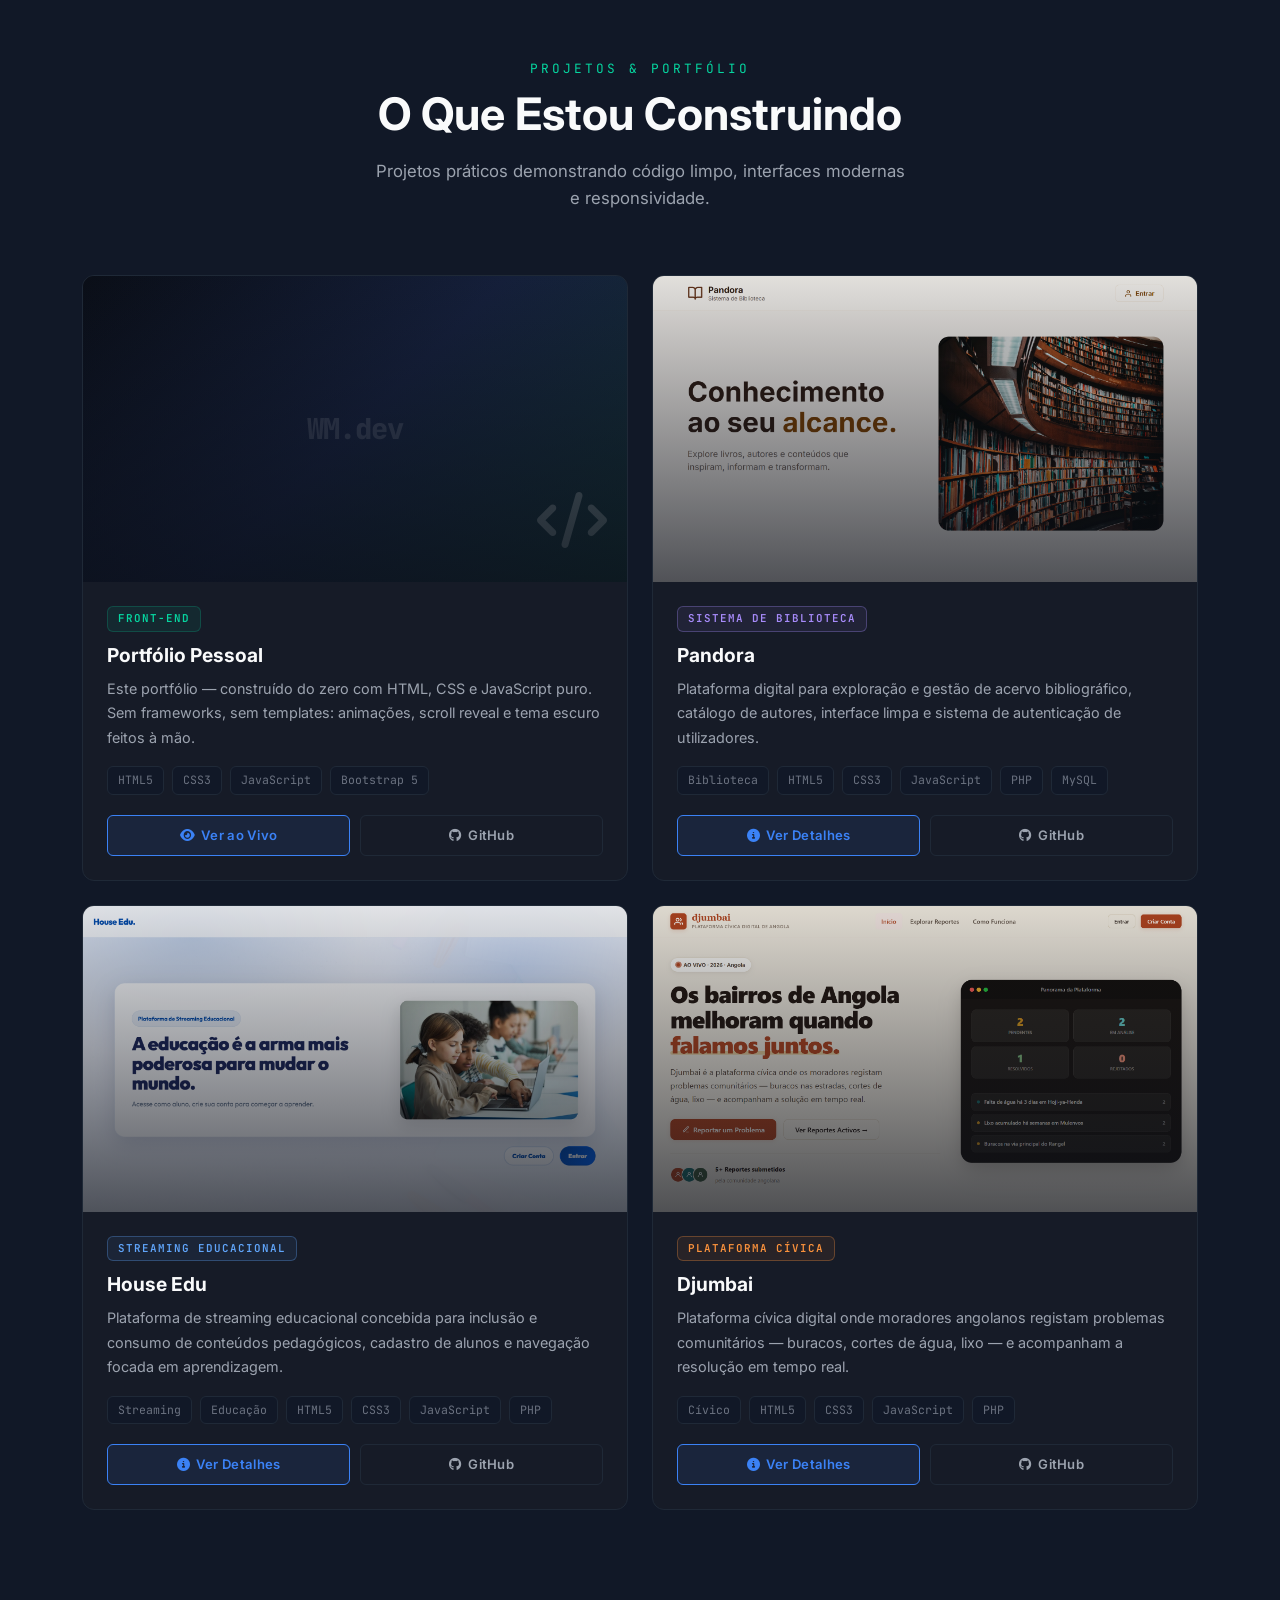
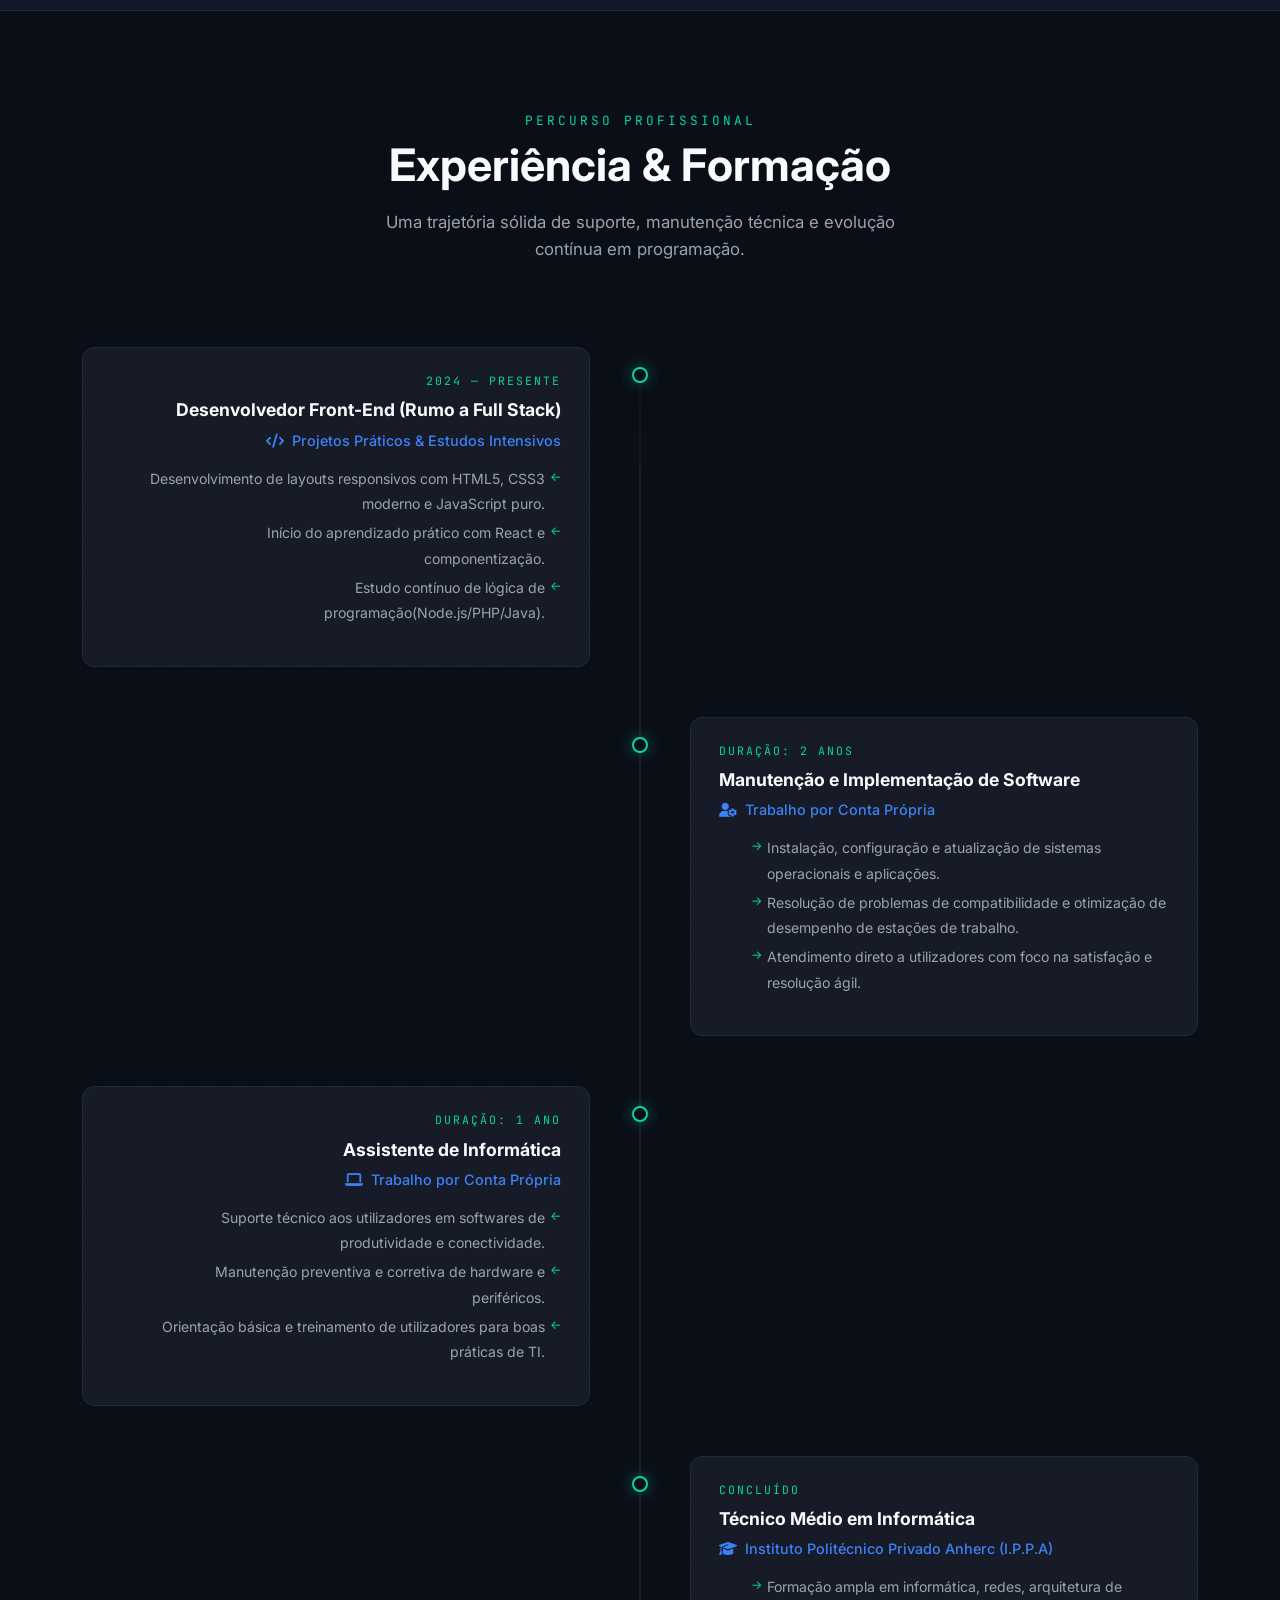
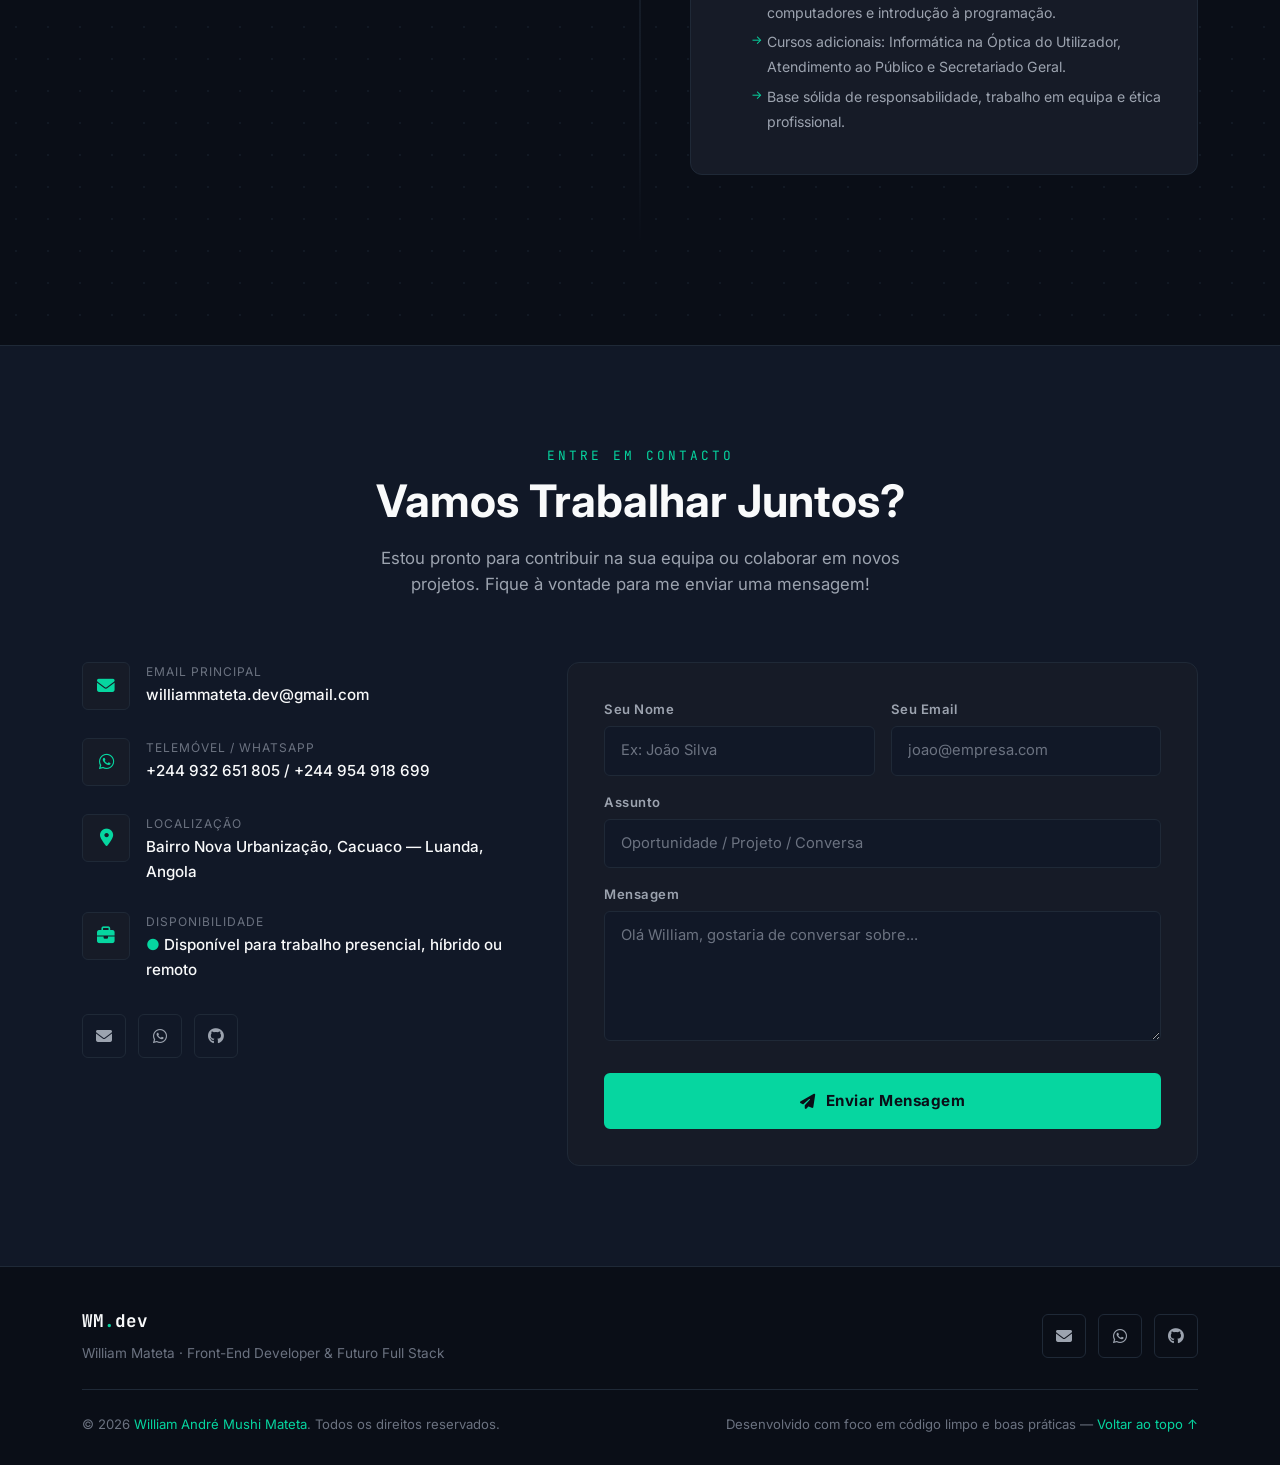
==== commit d47e989c: "Bom" ====
--- a/portfolio/index.html
+++ b/portfolio/index.html
@@ -5,6 +5,15 @@
   <meta name="viewport" content="width=device-width, initial-scale=1.0" />
   <meta name="description" content="William Mateta — Técnico de Informática & Desenvolvedor Front-End com aspiração a Full Stack. Portfólio de projetos, competências e experiência." />
   <meta name="author" content="William André Mushi Mateta" />
+
+  <!-- Open Graph / Partilha em Redes Sociais -->
+  <meta property="og:type" content="website" />
+  <meta property="og:title" content="William Mateta · Front-End Developer" />
+  <meta property="og:description" content="Portfólio de William Mateta — Técnico de Informática & Desenvolvedor Front-End (HTML5, CSS3, JavaScript e React)." />
+  <meta property="og:image" content="assets/img/pandora-preview.png" />
+  <meta name="twitter:card" content="summary_large_image" />
+  <meta name="twitter:title" content="William Mateta · Front-End Developer" />
+  <meta name="twitter:description" content="Portfólio de projetos, competências e experiência de William Mateta." />
 
   <title>William Mateta · Front-End Developer</title>
 
@@ -113,7 +122,7 @@
           <a href="https://wa.me/244932651805" target="_blank" rel="noopener noreferrer" class="social-link" aria-label="WhatsApp" title="+244 932 651 805">
             <i class="fa-brands fa-whatsapp"></i>
           </a>
-          <a href="https://github.com" target="_blank" rel="noopener noreferrer" class="social-link" aria-label="GitHub" title="GitHub">
+          <a href="https://github.com/Groew-script" target="_blank" rel="noopener noreferrer" class="social-link" aria-label="GitHub" title="GitHub">
             <i class="fa-brands fa-github"></i>
           </a>
         </div>
@@ -248,7 +257,7 @@
           <div class="col-sm-6">
             <div class="p-3" style="background: var(--surface-card); border-radius: 8px; border: 1px solid var(--border-color);">
               <div style="color: var(--accent-primary); font-size: 0.85rem; font-weight: 600;">LOCALIZAÇÃO</div>
-              <div style="font-weight: 500; font-size: 0.95rem;">Cacuaco — Luanda</div>
+              <div style="font-weight: 500; font-size: 0.95rem;">Camama — Luanda</div>
               <div style="color: var(--text-muted); font-size: 0.85rem;">Angola (Aberto a Remoto / Presencial)</div>
             </div>
           </div>
@@ -489,23 +498,23 @@
 
     <div class="row g-4">
 
-      <!-- Projeto 1: Portfólio Trace Developer -->
-      <div class="col-md-6 col-xl-4 reveal reveal-delay-1">
+      <!-- Projeto 1: Portfólio Pessoal -->
+      <div class="col-md-6 reveal reveal-delay-1">
         <div class="project-card">
-          <div class="project-preview" style="background: linear-gradient(135deg, #0a0e17 0%, #16213e 50%, #00d4aa33 100%);">
+          <div class="project-preview" style="background: linear-gradient(135deg, #0a0e17 0%, #16213e 50%, #06d6a022 100%);">
             <div class="project-preview-inner">
-              <div class="project-preview-name">Dev Portfolio</div>
+              <div class="project-preview-name">WM.dev</div>
               <div class="project-preview-icon" aria-hidden="true">
-                <i class="fa-solid fa-desktop"></i>
+                <i class="fa-solid fa-code"></i>
               </div>
             </div>
             <div class="project-preview-overlay"></div>
           </div>
           <div class="project-body">
             <span class="project-category-badge">Front-End</span>
-            <h3 class="project-title">Portfólio Dark Theme</h3>
+            <h3 class="project-title">Portfólio Pessoal</h3>
             <p class="project-desc">
-              Landing page responsiva desenvolvida com CSS moderno, JavaScript nativo, manipulação dinâmica e transições suaves com Intersection Observer.
+              Este portfólio — construído do zero com HTML, CSS e JavaScript puro. Sem frameworks, sem templates: animações, scroll reveal e tema escuro feitos à mão.
             </p>
             <div class="project-tags">
               <span class="project-tag">HTML5</span>
@@ -515,19 +524,22 @@
             </div>
             <div class="project-links">
               <a href="#hero" class="btn-project btn-project-filled">
-                <i class="fa-solid fa-arrow-up-right-from-square"></i> Ver Demonstração
+                <i class="fa-solid fa-eye"></i> Ver ao Vivo
               </a>
+              <a href="https://github.com/Groew-script" target="_blank" rel="noopener noreferrer" class="btn-project btn-project-outline" title="Ver código no GitHub">
+                <i class="fa-brands fa-github"></i> GitHub
+              </a>
             </div>
           </div>
         </div>
       </div>
 
       <!-- Projeto 2: Pandora -->
-      <div class="col-md-6 col-xl-4 reveal reveal-delay-2">
+      <div class="col-md-6 reveal reveal-delay-2">
         <div class="project-card">
           <a href="projeto-pandora.html" class="project-preview" aria-label="Ver detalhes do projeto Pandora">
             <img
-              src="Captura de tela 2026-09-24 110922.png"
+              src="assets/img/pandora-preview.png"
               alt="Screenshot do projeto Pandora — Sistema de Biblioteca"
               loading="lazy"
             />
@@ -564,11 +576,11 @@
       </div>
 
       <!-- Projeto 3: House-edu -->
-      <div class="col-md-6 col-xl-4 reveal reveal-delay-3">
+      <div class="col-md-6 reveal reveal-delay-3">
         <div class="project-card">
           <a href="projeto-house-edu.html" class="project-preview" aria-label="Ver detalhes do projeto House Edu">
             <img
-              src="Captura de tela 2026-09-24 110829.png"
+              src="assets/img/house-edu-preview.png"
               alt="Screenshot do projeto House Edu — Plataforma de Streaming Educacional"
               loading="lazy"
             />
@@ -604,6 +616,46 @@
         </div>
       </div>
 
+      <!-- Projeto 4: Djumbai -->
+      <div class="col-md-6 reveal reveal-delay-1">
+        <div class="project-card">
+          <a href="projeto-djumbai.html" class="project-preview" aria-label="Ver detalhes do projeto Djumbai">
+            <img
+              src="assets/img/djumbai-preview.png"
+              alt="Screenshot do projeto Djumbai — Plataforma Cívica Digital de Angola"
+              loading="lazy"
+            />
+            <div class="project-preview-overlay"></div>
+          </a>
+          <div class="project-body">
+            <span class="project-category-badge" style="color: #fb923c; border-color: rgba(251,146,60,0.3); background: rgba(251,146,60,0.08);">
+              Plataforma Cívica
+            </span>
+            <h3 class="project-title">
+              <a href="projeto-djumbai.html" style="color: inherit;">Djumbai</a>
+            </h3>
+            <p class="project-desc">
+              Plataforma cívica digital onde moradores angolanos registam problemas comunitários — buracos, cortes de água, lixo — e acompanham a resolução em tempo real.
+            </p>
+            <div class="project-tags">
+              <span class="project-tag">Cívico</span>
+              <span class="project-tag">HTML5</span>
+              <span class="project-tag">CSS3</span>
+              <span class="project-tag">JavaScript</span>
+              <span class="project-tag">PHP</span>
+            </div>
+            <div class="project-links">
+              <a href="projeto-djumbai.html" class="btn-project btn-project-filled">
+                <i class="fa-solid fa-circle-info"></i> Ver Detalhes
+              </a>
+              <a href="https://github.com/williammatetadev-rgb/Djumbai" target="_blank" rel="noopener noreferrer" class="btn-project btn-project-outline" title="Ver código no GitHub">
+                <i class="fa-brands fa-github"></i> GitHub
+              </a>
+            </div>
+          </div>
+        </div>
+      </div>
+
     </div>
 
   </div>
@@ -777,7 +829,7 @@
           <a href="https://wa.me/244932651805" target="_blank" rel="noopener noreferrer" class="contact-social-link" aria-label="WhatsApp" title="WhatsApp">
             <i class="fa-brands fa-whatsapp"></i>
           </a>
-          <a href="https://github.com" target="_blank" rel="noopener noreferrer" class="contact-social-link" aria-label="GitHub" title="GitHub">
+          <a href="https://github.com/Groew-script" target="_blank" rel="noopener noreferrer" class="contact-social-link" aria-label="GitHub" title="GitHub">
             <i class="fa-brands fa-github"></i>
           </a>
         </div>
@@ -869,7 +921,7 @@
           <a href="https://wa.me/244932651805" target="_blank" rel="noopener noreferrer" class="contact-social-link" aria-label="WhatsApp">
             <i class="fa-brands fa-whatsapp"></i>
           </a>
-          <a href="https://github.com" target="_blank" rel="noopener noreferrer" class="contact-social-link" aria-label="GitHub">
+          <a href="https://github.com/Groew-script" target="_blank" rel="noopener noreferrer" class="contact-social-link" aria-label="GitHub">
             <i class="fa-brands fa-github"></i>
           </a>
         </div>
--- a/portfolio/style.css
+++ b/portfolio/style.css
@@ -1441,3 +1441,12 @@
 .toast-notification i {
   color: var(--accent-primary);
 }
+
+.toast-notification.toast-error {
+  border-color: #ef4444;
+  box-shadow: 0 0 30px rgba(239, 68, 68, 0.2);
+}
+
+.toast-notification.toast-error i {
+  color: #ef4444;
+}
